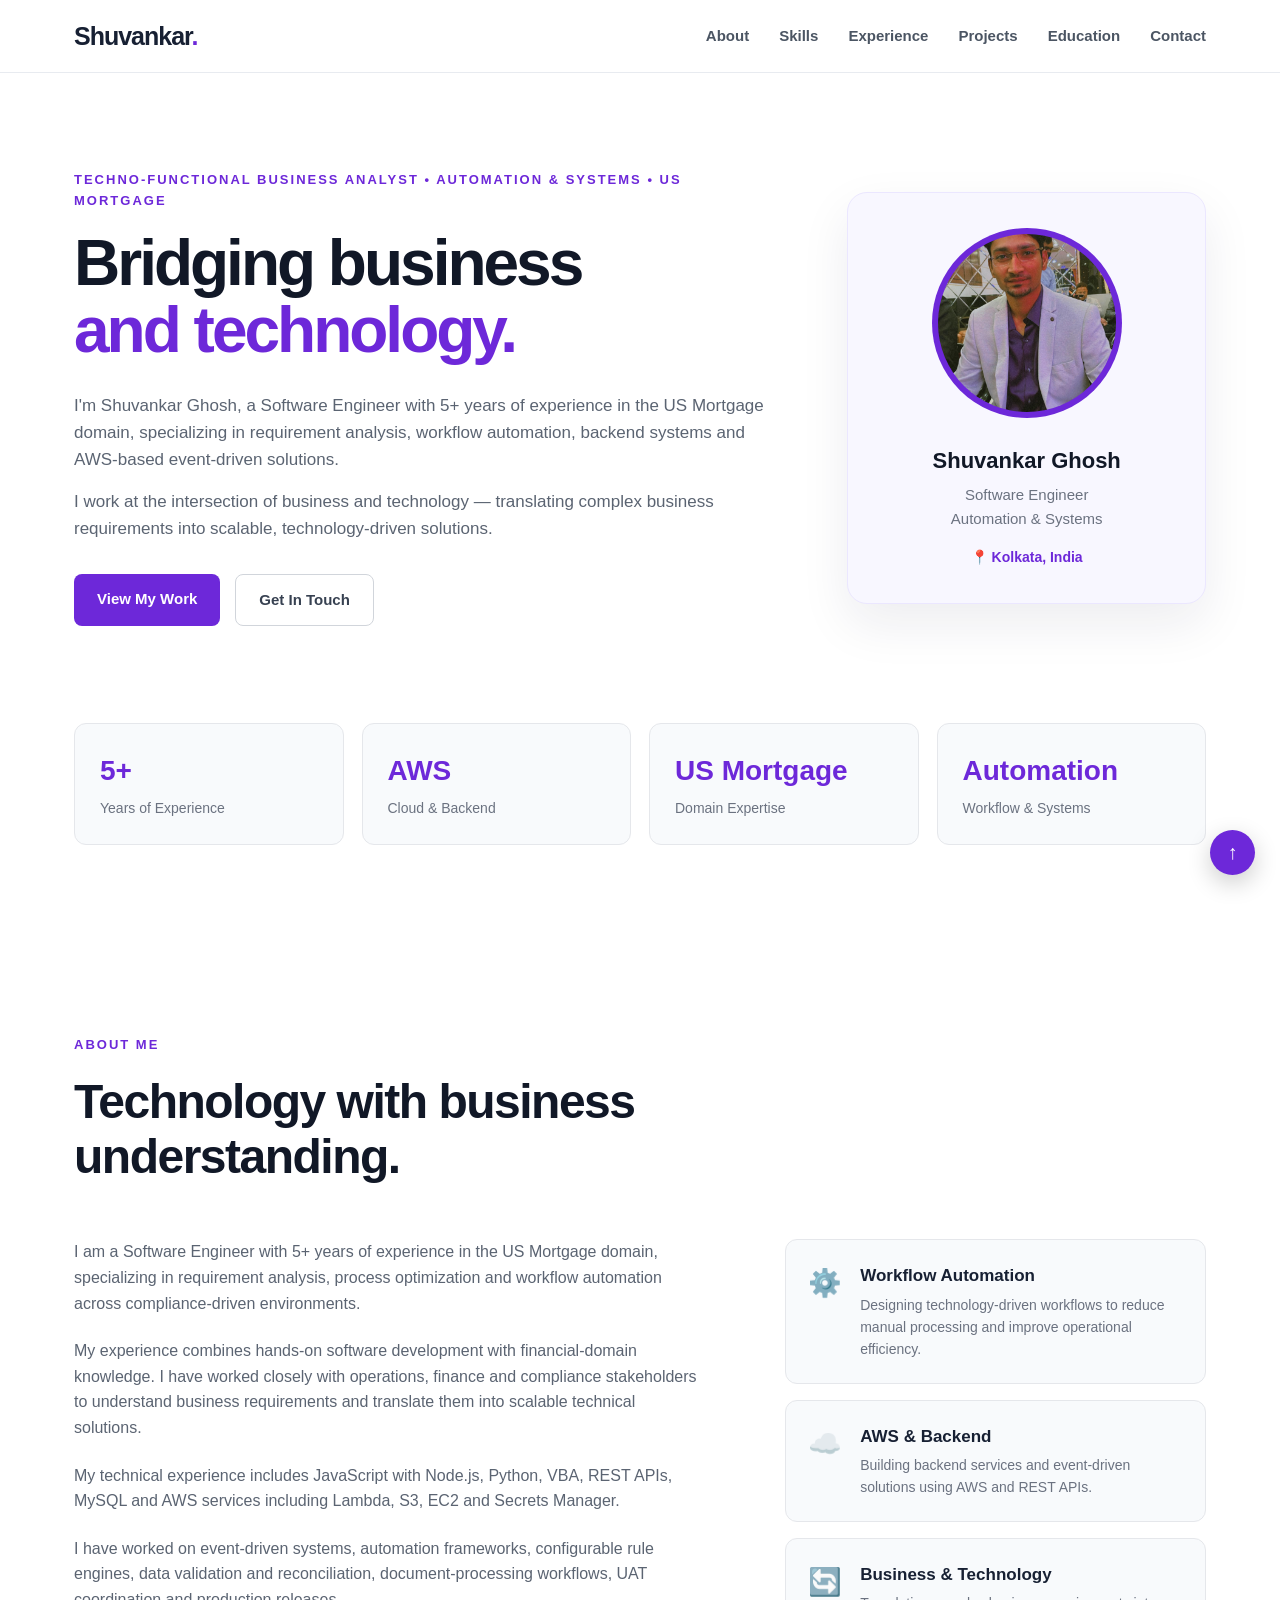
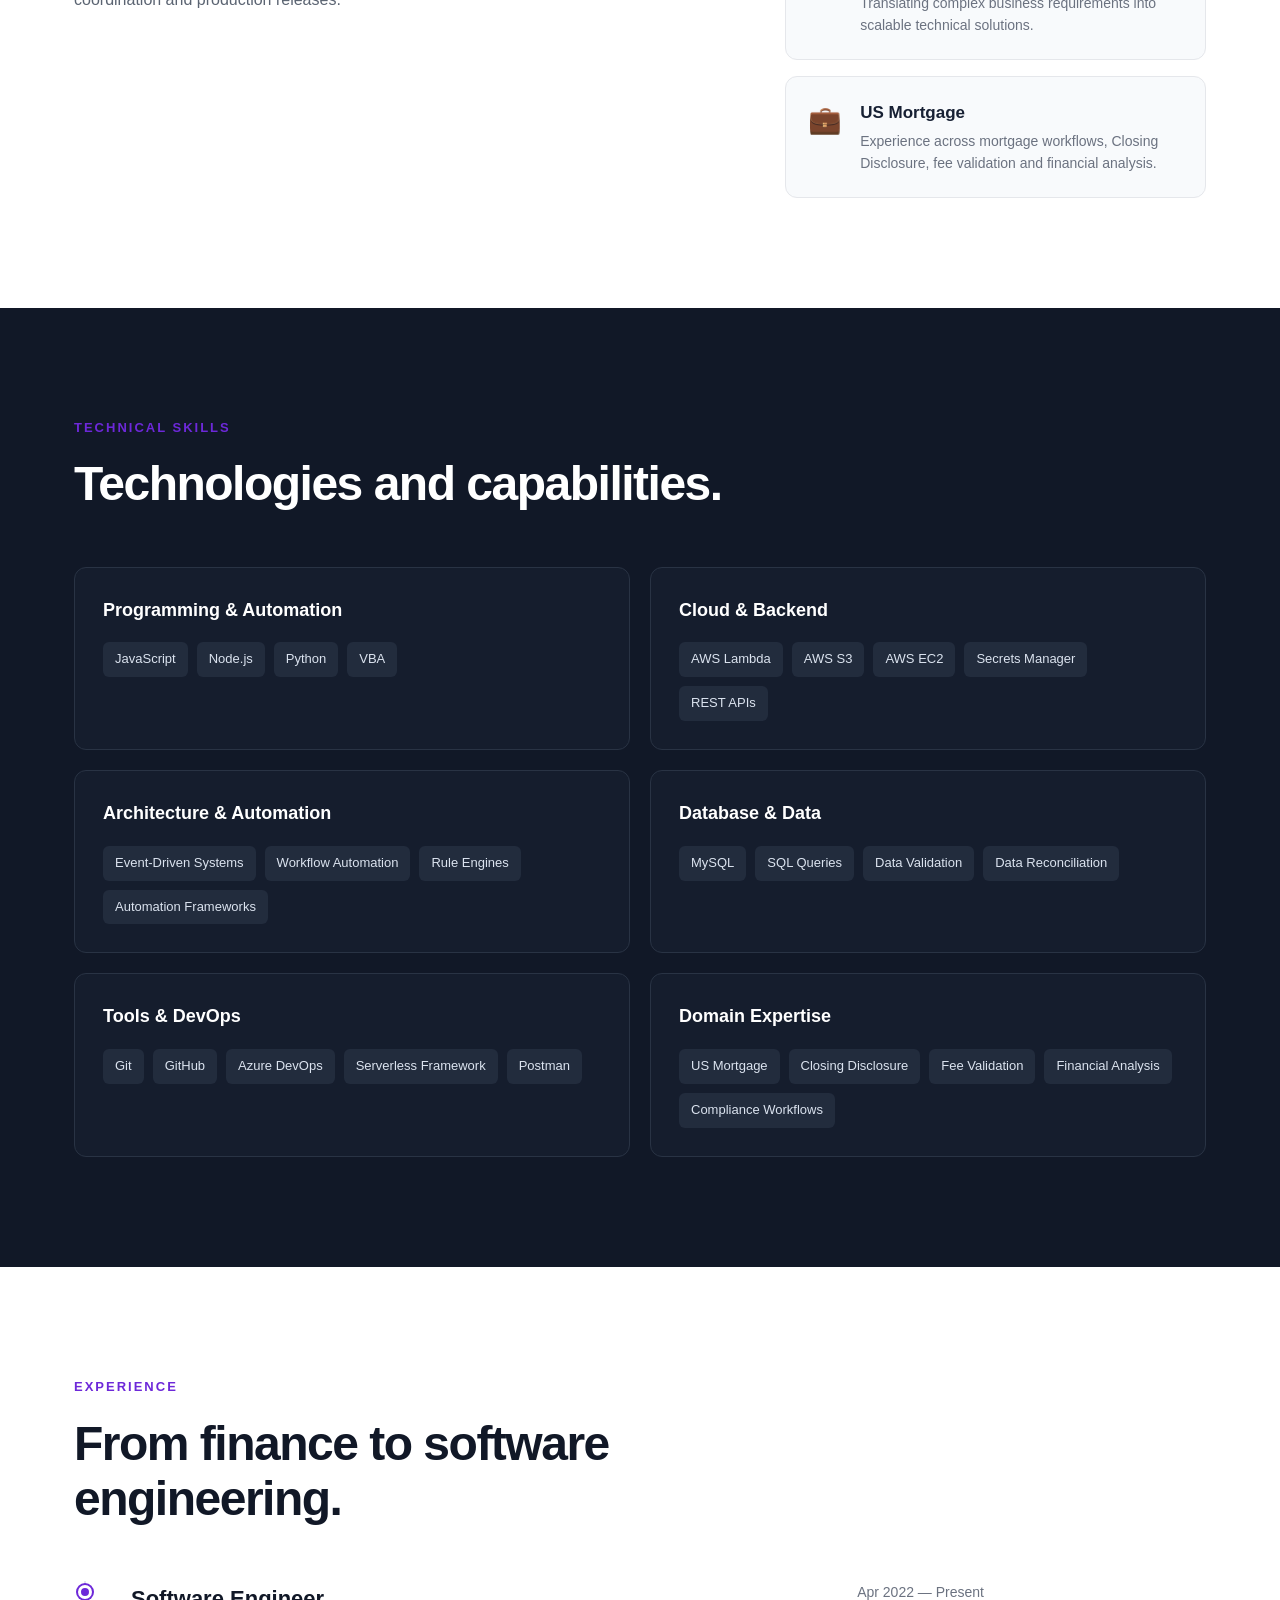
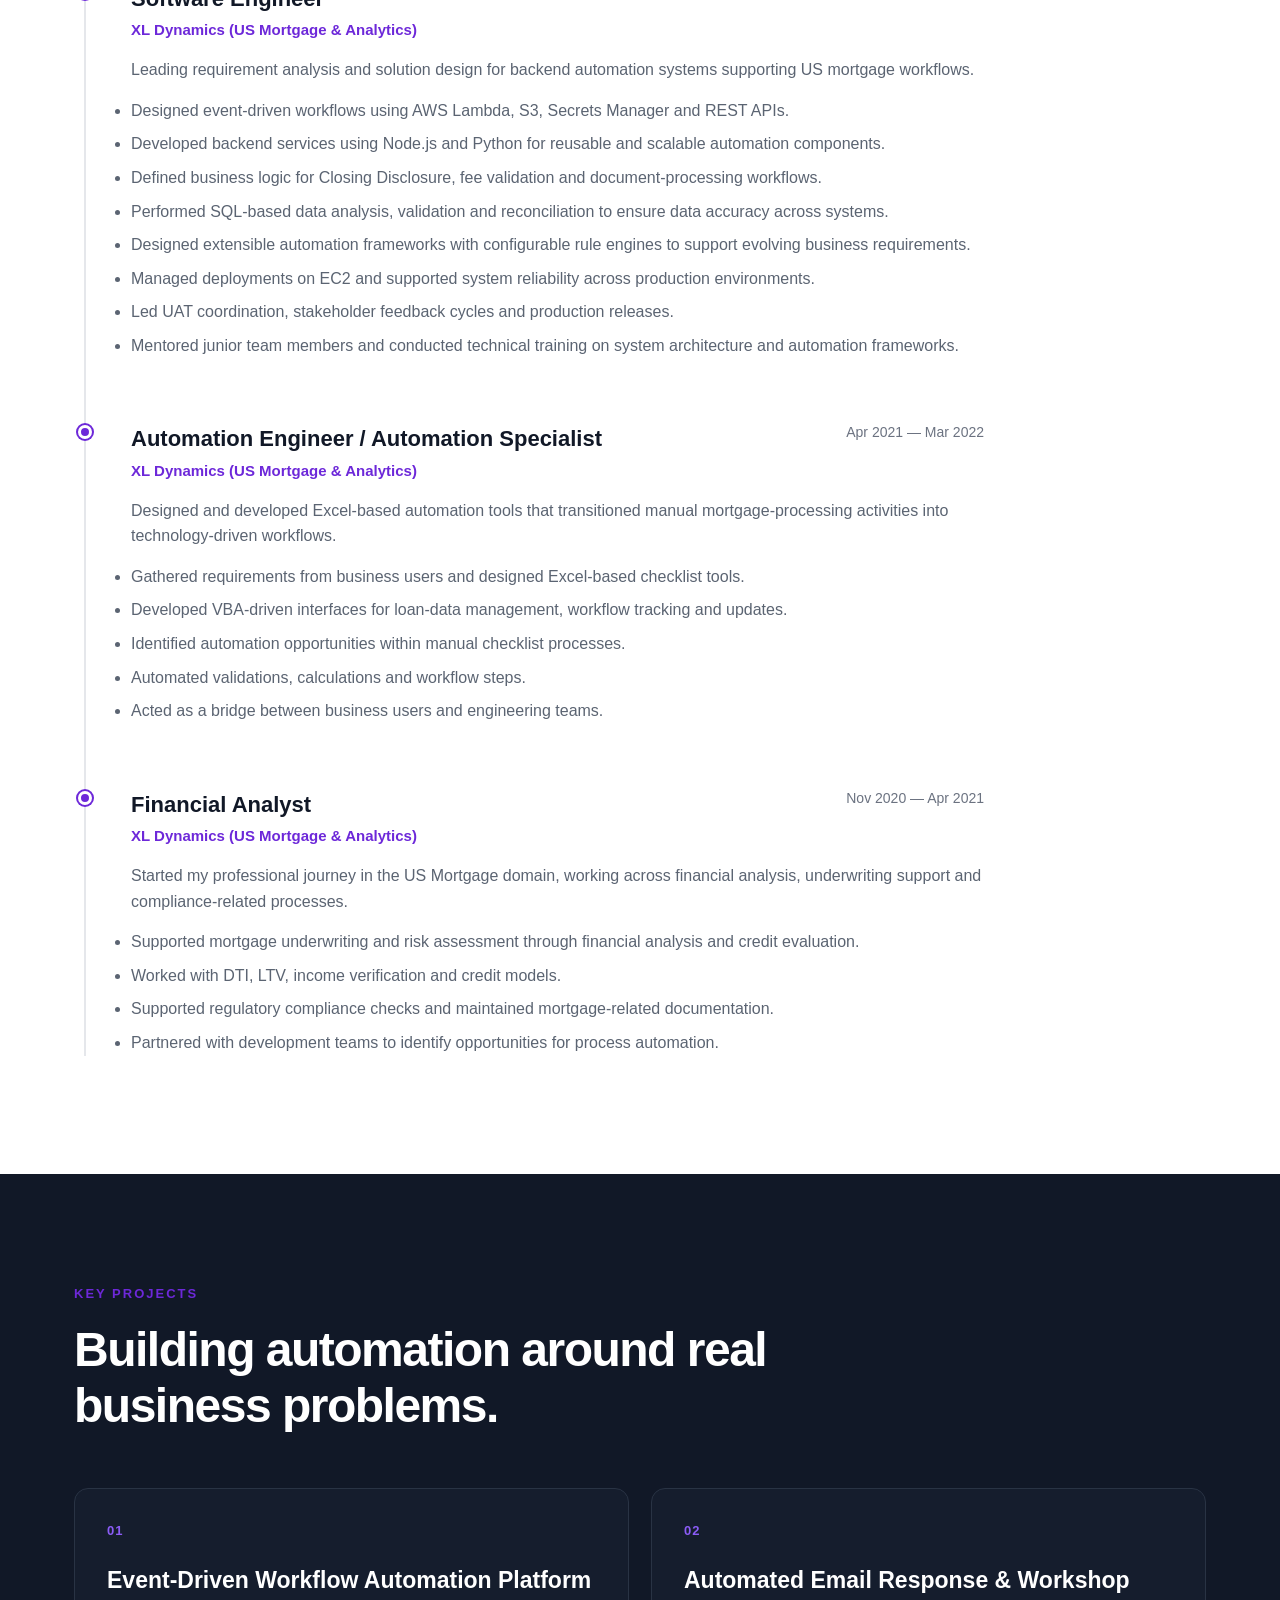
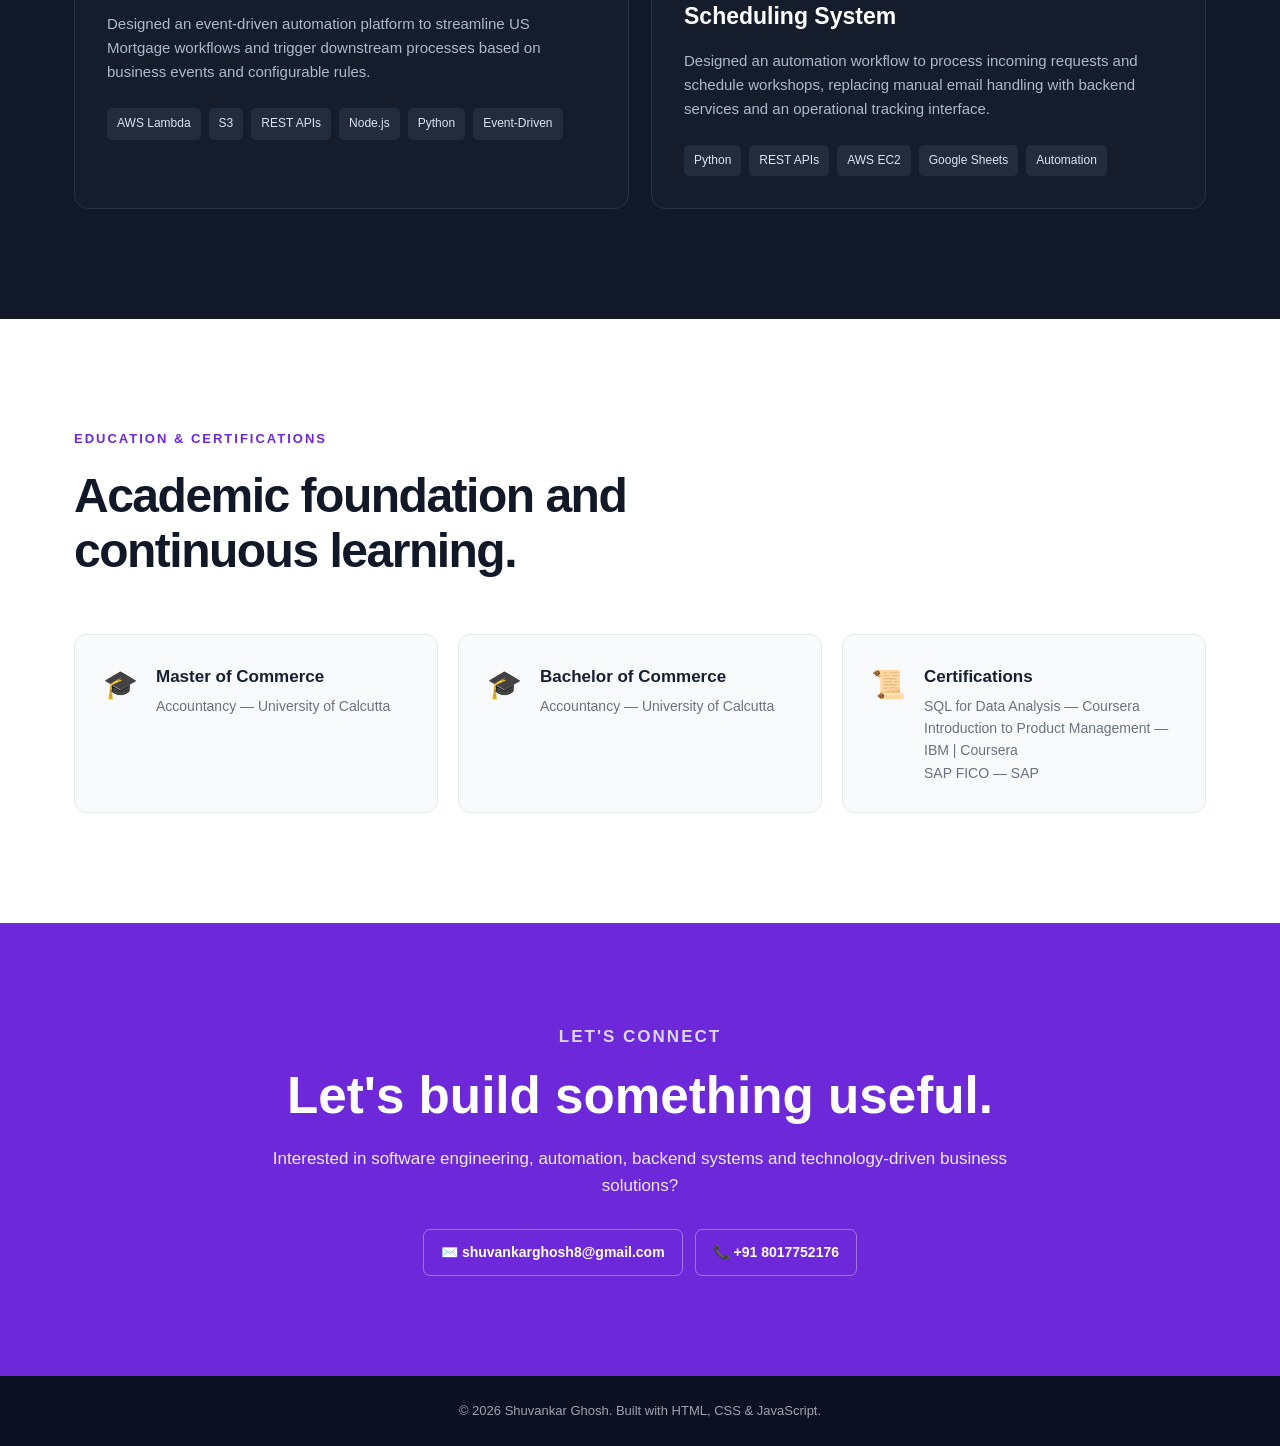
==== index.html @ 8d84091b "Portfolio" ====
<!DOCTYPE html>
<html lang="en">

<head>

  <meta charset="UTF-8" />

  <meta
    name="viewport"
    content="width=device-width, initial-scale=1.0"
  />

  <title>
    Shuvankar Ghosh | Software Engineer | Automation & Systems
  </title>

  <meta
    name="description"
    content="Shuvankar Ghosh — Software Engineer specializing in automation, backend systems, AWS and US Mortgage technology."
  />

  <link rel="stylesheet" href="./style.css" />

  <script src="./script.js" defer></script>

</head>


<body>


  <!-- ================= NAVIGATION ================= -->

  <header class="header">

    <nav class="navbar">

      <a href="#home" class="logo">
        Shuvankar<span>.</span>
      </a>


      <div class="nav-links">

        <a href="#about">About</a>

        <a href="#skills">Skills</a>

        <a href="#experience">Experience</a>

        <a href="#projects">Projects</a>

        <a href="#education">Education</a>

        <a href="#contact">Contact</a>

      </div>

    </nav>

  </header>



  <!-- ================= HERO ================= -->

  <main>

    <section id="home" class="hero">


      <div class="hero-content">

        <p class="eyebrow">
          TECHNO-FUNCTIONAL BUSINESS ANALYST • AUTOMATION & SYSTEMS • US MORTGAGE
        </p>


        <h1>

          Bridging business
          <span>and technology.</span>

        </h1>


        <p class="hero-description">

          I'm Shuvankar Ghosh, a Software Engineer with 5+ years of
          experience in the US Mortgage domain, specializing in requirement
          analysis, workflow automation, backend systems and AWS-based
          event-driven solutions.

        </p>


        <p class="hero-description">

          I work at the intersection of business and technology —
          translating complex business requirements into scalable,
          technology-driven solutions.

        </p>


        <div class="hero-buttons">

          <a
            href="#projects"
            class="btn btn-primary">
            View My Work
          </a>


          <a
            href="#contact"
            class="btn btn-secondary">
            Get In Touch
          </a>

        </div>

      </div>



      <!-- PROFILE CARD -->

      <div class="hero-card">


        <div class="profile-wrapper">

          <img
            src="html_finalprojimages/shuvankarGhosh.jpeg"
            alt="Shuvankar Ghosh"
            class="profile_image"
          />

        </div>


        <h3>
          Shuvankar Ghosh
        </h3>


        <p>
          Software Engineer
          <br />
          Automation & Systems
        </p>


        <div class="hero-location">
          📍 Kolkata, India
        </div>

      </div>


    </section>



    <!-- ================= QUICK STATS ================= -->

    <section class="stats">


      <div class="stat-card">

        <h3>
          5+
        </h3>

        <p>
          Years of Experience
        </p>

      </div>


      <div class="stat-card">

        <h3>
          AWS
        </h3>

        <p>
          Cloud & Backend
        </p>

      </div>


      <div class="stat-card">

        <h3>
          US Mortgage
        </h3>

        <p>
          Domain Expertise
        </p>

      </div>


      <div class="stat-card">

        <h3>
          Automation
        </h3>

        <p>
          Workflow & Systems
        </p>

      </div>


    </section>



    <!-- ================= ABOUT ================= -->

    <section
      id="about"
      class="section">


      <div class="section-heading">

        <p class="section-label">
          ABOUT ME
        </p>


        <h2>
          Technology with business understanding.
        </h2>

      </div>



      <div class="about-grid">


        <div class="about-text">


          <p>

            I am a Software Engineer with 5+ years of experience in the
            US Mortgage domain, specializing in requirement analysis,
            process optimization and workflow automation across
            compliance-driven environments.

          </p>


          <p>

            My experience combines hands-on software development with
            financial-domain knowledge. I have worked closely with
            operations, finance and compliance stakeholders to understand
            business requirements and translate them into scalable
            technical solutions.

          </p>


          <p>

            My technical experience includes JavaScript with Node.js,
            Python, VBA, REST APIs, MySQL and AWS services including
            Lambda, S3, EC2 and Secrets Manager.

          </p>


          <p>

            I have worked on event-driven systems, automation frameworks,
            configurable rule engines, data validation and reconciliation,
            document-processing workflows, UAT coordination and production
            releases.

          </p>


        </div>



        <div class="about-highlights">


          <div class="highlight-card">

            <span class="highlight-icon">
              ⚙️
            </span>


            <div>

              <h3>
                Workflow Automation
              </h3>

              <p>
                Designing technology-driven workflows to reduce manual
                processing and improve operational efficiency.
              </p>

            </div>

          </div>



          <div class="highlight-card">

            <span class="highlight-icon">
              ☁️
            </span>


            <div>

              <h3>
                AWS & Backend
              </h3>

              <p>
                Building backend services and event-driven solutions using
                AWS and REST APIs.
              </p>

            </div>

          </div>



          <div class="highlight-card">

            <span class="highlight-icon">
              🔄
            </span>


            <div>

              <h3>
                Business & Technology
              </h3>

              <p>
                Translating complex business requirements into scalable
                technical solutions.
              </p>

            </div>

          </div>



          <div class="highlight-card">

            <span class="highlight-icon">
              💼
            </span>


            <div>

              <h3>
                US Mortgage
              </h3>

              <p>
                Experience across mortgage workflows, Closing Disclosure,
                fee validation and financial analysis.
              </p>

            </div>

          </div>


        </div>


      </div>


    </section>



    <!-- ================= SKILLS ================= -->

    <section
      id="skills"
      class="section section-dark">


      <div class="section-heading">

        <p class="section-label">
          TECHNICAL SKILLS
        </p>


        <h2>
          Technologies and capabilities.
        </h2>

      </div>



      <div class="skills-grid">


        <!-- PROGRAMMING -->

        <div class="skill-category">

          <h3>
            Programming & Automation
          </h3>


          <div class="skill-tags">

            <span>
              JavaScript
            </span>

            <span>
              Node.js
            </span>

            <span>
              Python
            </span>

            <span>
              VBA
            </span>

          </div>

        </div>



        <!-- CLOUD -->

        <div class="skill-category">

          <h3>
            Cloud & Backend
          </h3>


          <div class="skill-tags">

            <span>
              AWS Lambda
            </span>

            <span>
              AWS S3
            </span>

            <span>
              AWS EC2
            </span>

            <span>
              Secrets Manager
            </span>

            <span>
              REST APIs
            </span>

          </div>

        </div>



        <!-- ARCHITECTURE -->

        <div class="skill-category">

          <h3>
            Architecture & Automation
          </h3>


          <div class="skill-tags">

            <span>
              Event-Driven Systems
            </span>

            <span>
              Workflow Automation
            </span>

            <span>
              Rule Engines
            </span>

            <span>
              Automation Frameworks
            </span>

          </div>

        </div>



        <!-- DATABASE -->

        <div class="skill-category">

          <h3>
            Database & Data
          </h3>


          <div class="skill-tags">

            <span>
              MySQL
            </span>

            <span>
              SQL Queries
            </span>

            <span>
              Data Validation
            </span>

            <span>
              Data Reconciliation
            </span>

          </div>

        </div>



        <!-- TOOLS -->

        <div class="skill-category">

          <h3>
            Tools & DevOps
          </h3>


          <div class="skill-tags">

            <span>
              Git
            </span>

            <span>
              GitHub
            </span>

            <span>
              Azure DevOps
            </span>

            <span>
              Serverless Framework
            </span>

            <span>
              Postman
            </span>

          </div>

        </div>



        <!-- DOMAIN -->

        <div class="skill-category">

          <h3>
            Domain Expertise
          </h3>


          <div class="skill-tags">

            <span>
              US Mortgage
            </span>

            <span>
              Closing Disclosure
            </span>

            <span>
              Fee Validation
            </span>

            <span>
              Financial Analysis
            </span>

            <span>
              Compliance Workflows
            </span>

          </div>

        </div>


      </div>


    </section>



    <!-- ================= EXPERIENCE ================= -->

    <section
      id="experience"
      class="section">


      <div class="section-heading">

        <p class="section-label">
          EXPERIENCE
        </p>


        <h2>
          From finance to software engineering.
        </h2>

      </div>



      <div class="timeline">


        <!-- SOFTWARE ENGINEER -->

        <div class="timeline-item">


          <div class="timeline-dot"></div>


          <div class="timeline-content">


            <div class="timeline-header">


              <div>

                <h3>
                  Software Engineer
                </h3>

                <h4>
                  XL Dynamics (US Mortgage & Analytics)
                </h4>

              </div>


              <span>
                Apr 2022 — Present
              </span>


            </div>


            <p>

              Leading requirement analysis and solution design for backend
              automation systems supporting US mortgage workflows.

            </p>


            <ul>

              <li>
                Designed event-driven workflows using AWS Lambda, S3,
                Secrets Manager and REST APIs.
              </li>

              <li>
                Developed backend services using Node.js and Python for
                reusable and scalable automation components.
              </li>

              <li>
                Defined business logic for Closing Disclosure, fee
                validation and document-processing workflows.
              </li>

              <li>
                Performed SQL-based data analysis, validation and
                reconciliation to ensure data accuracy across systems.
              </li>

              <li>
                Designed extensible automation frameworks with configurable
                rule engines to support evolving business requirements.
              </li>

              <li>
                Managed deployments on EC2 and supported system reliability
                across production environments.
              </li>

              <li>
                Led UAT coordination, stakeholder feedback cycles and
                production releases.
              </li>

              <li>
                Mentored junior team members and conducted technical
                training on system architecture and automation frameworks.
              </li>

            </ul>


          </div>


        </div>



        <!-- AUTOMATION ENGINEER -->

        <div class="timeline-item">


          <div class="timeline-dot"></div>


          <div class="timeline-content">


            <div class="timeline-header">


              <div>

                <h3>
                  Automation Engineer / Automation Specialist
                </h3>

                <h4>
                  XL Dynamics (US Mortgage & Analytics)
                </h4>

              </div>


              <span>
                Apr 2021 — Mar 2022
              </span>


            </div>


            <p>

              Designed and developed Excel-based automation tools that
              transitioned manual mortgage-processing activities into
              technology-driven workflows.

            </p>


            <ul>

              <li>
                Gathered requirements from business users and designed
                Excel-based checklist tools.
              </li>

              <li>
                Developed VBA-driven interfaces for loan-data management,
                workflow tracking and updates.
              </li>

              <li>
                Identified automation opportunities within manual
                checklist processes.
              </li>

              <li>
                Automated validations, calculations and workflow steps.
              </li>

              <li>
                Acted as a bridge between business users and engineering
                teams.
              </li>

            </ul>


          </div>


        </div>



        <!-- FINANCIAL ANALYST -->

        <div class="timeline-item">


          <div class="timeline-dot"></div>


          <div class="timeline-content">


            <div class="timeline-header">


              <div>

                <h3>
                  Financial Analyst
                </h3>

                <h4>
                  XL Dynamics (US Mortgage & Analytics)
                </h4>

              </div>


              <span>
                Nov 2020 — Apr 2021
              </span>


            </div>


            <p>

              Started my professional journey in the US Mortgage domain,
              working across financial analysis, underwriting support and
              compliance-related processes.

            </p>


            <ul>

              <li>
                Supported mortgage underwriting and risk assessment through
                financial analysis and credit evaluation.
              </li>

              <li>
                Worked with DTI, LTV, income verification and credit models.
              </li>

              <li>
                Supported regulatory compliance checks and maintained
                mortgage-related documentation.
              </li>

              <li>
                Partnered with development teams to identify opportunities
                for process automation.

              </li>

            </ul>


          </div>


        </div>


      </div>


    </section>



    <!-- ================= PROJECTS ================= -->

    <section
      id="projects"
      class="section section-dark">


      <div class="section-heading">

        <p class="section-label">
          KEY PROJECTS
        </p>


        <h2>
          Building automation around real business problems.
        </h2>

      </div>



      <div class="projects-grid">


        <!-- PROJECT 1 -->

        <article class="project-card">


          <div class="project-number">
            01
          </div>


          <h3>
            Event-Driven Workflow Automation Platform
          </h3>


          <p>

            Designed an event-driven automation platform to streamline
            US Mortgage workflows and trigger downstream processes based
            on business events and configurable rules.

          </p>


          <div class="project-tech">

            <span>
              AWS Lambda
            </span>

            <span>
              S3
            </span>

            <span>
              REST APIs
            </span>

            <span>
              Node.js
            </span>

            <span>
              Python
            </span>

            <span>
              Event-Driven
            </span>

          </div>


        </article>



        <!-- PROJECT 2 -->

        <article class="project-card">


          <div class="project-number">
            02
          </div>


          <h3>
            Automated Email Response & Workshop Scheduling System
          </h3>


          <p>

            Designed an automation workflow to process incoming requests
            and schedule workshops, replacing manual email handling with
            backend services and an operational tracking interface.

          </p>


          <div class="project-tech">

            <span>
              Python
            </span>

            <span>
              REST APIs
            </span>

            <span>
              AWS EC2
            </span>

            <span>
              Google Sheets
            </span>

            <span>
              Automation
            </span>

          </div>


        </article>


      </div>


    </section>



    <!-- ================= EDUCATION ================= -->

    <section
      id="education"
      class="section">


      <div class="section-heading">

        <p class="section-label">
          EDUCATION & CERTIFICATIONS
        </p>


        <h2>
          Academic foundation and continuous learning.
        </h2>

      </div>



      <div class="education-grid">


        <div class="education-card">


          <span class="education-icon">
            🎓
          </span>


          <div>

            <h3>
              Master of Commerce
            </h3>

            <p>
              Accountancy — University of Calcutta
            </p>

          </div>


        </div>



        <div class="education-card">


          <span class="education-icon">
            🎓
          </span>


          <div>

            <h3>
              Bachelor of Commerce
            </h3>

            <p>
              Accountancy — University of Calcutta
            </p>

          </div>


        </div>



        <div class="education-card">


          <span class="education-icon">
            📜
          </span>


          <div>

            <h3>
              Certifications
            </h3>

            <p>
              SQL for Data Analysis — Coursera
              <br />
              Introduction to Product Management — IBM | Coursera
              <br />
              SAP FICO — SAP
            </p>

          </div>


        </div>


      </div>


    </section>



    <!-- ================= CONTACT ================= -->

    <section
      id="contact"
      class="contact-section">


      <div class="contact-content">


        <p class="section-label">
          LET'S CONNECT
        </p>


        <h2>
          Let's build something useful.
        </h2>


        <p>

          Interested in software engineering, automation, backend systems
          and technology-driven business solutions?

        </p>


        <div class="contact-links">


          <a href="mailto:shuvankarghosh8@gmail.com">

            ✉️
            shuvankarghosh8@gmail.com

          </a>


          <a href="tel:+918017752176">

            📞
            +91 8017752176

          </a>


        </div>


      </div>


    </section>


  </main>



  <!-- ================= FOOTER ================= -->

  <footer>

    <p>
      © 2026 Shuvankar Ghosh. Built with HTML, CSS & JavaScript.
    </p>

  </footer>



  <!-- ================= BACK TO TOP ================= -->

  <button
    id="backToTop"
    class="back-to-top"
    onclick="window.scrollTo({ top: 0, behavior: 'smooth' })"
    aria-label="Back to top">

    ↑

  </button>


</body>

</html>
---- style.css ----
/* =========================
   RESET
========================= */

* {
  margin: 0;
  padding: 0;
  box-sizing: border-box;
}

html {
  scroll-behavior: smooth;
}

body {
  font-family: -apple-system, BlinkMacSystemFont, "Segoe UI", Roboto, Arial, sans-serif;
  color: #172033;
  background: #ffffff;
  line-height: 1.6;
}

a {
  text-decoration: none;
  color: inherit;
}

img {
  max-width: 100%;
  display: block;
}


/* =========================
   NAVIGATION
========================= */

.header {
  position: sticky;
  top: 0;
  z-index: 1000;
  background: rgba(255, 255, 255, 0.95);
  border-bottom: 1px solid #e8ebf0;
  backdrop-filter: blur(10px);
}

.navbar {
  max-width: 1180px;
  margin: auto;
  height: 72px;
  padding: 0 24px;

  display: flex;
  align-items: center;
  justify-content: space-between;
}

.logo {
  font-size: 25px;
  font-weight: 800;
  letter-spacing: -1px;
  color: #172033;
}

.logo span {
  color: #6d28d9;
}

.nav-links {
  display: flex;
  align-items: center;
  gap: 30px;
}

.nav-links a {
  font-size: 15px;
  font-weight: 600;
  color: #4b5563;
  transition: color 0.2s ease;
}

.nav-links a:hover {
  color: #6d28d9;
}


/* =========================
   HERO
========================= */

.hero {
  max-width: 1180px;
  min-height: 650px;
  margin: auto;
  padding: 90px 24px;

  display: grid;
  grid-template-columns: 1.45fr 0.75fr;
  align-items: center;
  gap: 80px;
}

.hero-content {
  max-width: 760px;
}

.eyebrow,
.section-label {
  color: #6d28d9;
  font-size: 13px;
  font-weight: 800;
  letter-spacing: 2px;
  margin-bottom: 18px;
}

.hero h1 {
  font-size: clamp(44px, 5vw, 68px);
  line-height: 1.05;
  letter-spacing: -3px;
  color: #111827;
  margin-bottom: 28px;
}

.hero h1 span {
  display: block;
  color: #6d28d9;
}

.hero-description {
  max-width: 720px;
  color: #5b6472;
  font-size: 17px;
  margin-bottom: 14px;
}

.hero-buttons {
  display: flex;
  gap: 15px;
  margin-top: 32px;
}

.btn {
  padding: 13px 23px;
  border-radius: 8px;
  font-size: 15px;
  font-weight: 700;
  transition: all 0.2s ease;
}

.btn-primary {
  background: #6d28d9;
  color: white;
}

.btn-primary:hover {
  background: #5b21b6;
  transform: translateY(-2px);
}

.btn-secondary {
  border: 1px solid #d1d5db;
  color: #374151;
}

.btn-secondary:hover {
  border-color: #6d28d9;
  color: #6d28d9;
}


/* =========================
   HERO PROFILE CARD
========================= */

.hero-card {
  background: #f8f7ff;
  border: 1px solid #ebe7ff;
  border-radius: 20px;
  padding: 35px;
  text-align: center;
  box-shadow: 0 20px 50px rgba(30, 20, 70, 0.08);
}

.profile-wrapper {
  width: 190px;
  height: 190px;
  margin: 0 auto 25px;
  border-radius: 50%;
  padding: 6px;
  background: #6d28d9;
}

.profile_image {
  width: 100%;
  height: 100%;
  object-fit: cover;
  border-radius: 50%;
}

.hero-card h3 {
  font-size: 22px;
  color: #111827;
  margin-bottom: 5px;
}

.hero-card p {
  color: #6b7280;
  font-size: 15px;
}

.hero-location {
  margin-top: 15px;
  font-size: 14px;
  color: #6d28d9;
  font-weight: 600;
}


/* =========================
   STATS
========================= */

.stats {
  max-width: 1180px;
  margin: 0 auto 80px;
  padding: 0 24px;

  display: grid;
  grid-template-columns: repeat(4, 1fr);
  gap: 18px;
}

.stat-card {
  padding: 25px;
  background: #f8fafc;
  border: 1px solid #e5e7eb;
  border-radius: 12px;
}

.stat-card h3 {
  font-size: 28px;
  color: #6d28d9;
  margin-bottom: 3px;
}

.stat-card p {
  font-size: 14px;
  color: #6b7280;
}


/* =========================
   GENERAL SECTIONS
========================= */

.section {
  max-width: 1180px;
  margin: auto;
  padding: 110px 24px;
}

.section-dark {
  max-width: none;
  background: #111827;
  color: white;
  padding-left: max(24px, calc((100% - 1132px) / 2));
  padding-right: max(24px, calc((100% - 1132px) / 2));
}

.section-heading {
  max-width: 700px;
  margin-bottom: 55px;
}

.section-heading h2 {
  font-size: clamp(34px, 4vw, 48px);
  line-height: 1.15;
  letter-spacing: -1.5px;
  color: #111827;
}

.section-dark .section-heading h2 {
  color: white;
}


/* =========================
   ABOUT
========================= */

.about-grid {
  display: grid;
  grid-template-columns: 1.2fr 0.8fr;
  gap: 80px;
  align-items: start;
}

.about-text p {
  color: #5b6472;
  font-size: 16px;
  margin-bottom: 22px;
}

.about-highlights {
  display: grid;
  gap: 16px;
}

.highlight-card {
  display: flex;
  gap: 18px;
  padding: 22px;
  background: #f8fafc;
  border: 1px solid #e5e7eb;
  border-radius: 12px;
}

.highlight-icon {
  font-size: 27px;
}

.highlight-card h3 {
  font-size: 17px;
  margin-bottom: 4px;
}

.highlight-card p {
  font-size: 14px;
  color: #6b7280;
}


/* =========================
   SKILLS
========================= */

.skills-grid {
  display: grid;
  grid-template-columns: repeat(2, 1fr);
  gap: 20px;
}

.skill-category {
  padding: 28px;
  border: 1px solid #293344;
  border-radius: 12px;
  background: #151d2d;
}

.skill-category h3 {
  font-size: 18px;
  margin-bottom: 18px;
}

.skill-tags {
  display: flex;
  flex-wrap: wrap;
  gap: 9px;
}

.skill-tags span {
  padding: 7px 12px;
  border-radius: 6px;
  background: #222c3d;
  color: #dbe3ef;
  font-size: 13px;
}


/* =========================
   EXPERIENCE
========================= */

.timeline {
  max-width: 900px;
  border-left: 2px solid #e5e7eb;
  margin-left: 10px;
}

.timeline-item {
  position: relative;
  padding-left: 45px;
  padding-bottom: 55px;
}

.timeline-item:last-child {
  padding-bottom: 0;
}

.timeline-dot {
  position: absolute;
  left: -8px;
  top: 4px;
  width: 14px;
  height: 14px;
  border-radius: 50%;
  background: #6d28d9;
  border: 3px solid white;
  box-shadow: 0 0 0 2px #6d28d9;
}

.timeline-header {
  display: flex;
  justify-content: space-between;
  gap: 30px;
  margin-bottom: 15px;
}

.timeline-header h3 {
  font-size: 22px;
  color: #111827;
}

.timeline-header h4 {
  color: #6d28d9;
  font-size: 15px;
  margin-top: 2px;
}

.timeline-header span {
  color: #6b7280;
  font-size: 14px;
  white-space: nowrap;
}

.timeline-content > p {
  color: #5b6472;
  margin-bottom: 15px;
}

.timeline-content li {
  color: #5b6472;
  margin-bottom: 8px;
}


/* =========================
   PROJECTS
========================= */

.projects-grid {
  display: grid;
  grid-template-columns: repeat(2, 1fr);
  gap: 22px;
}

.project-card {
  padding: 32px;
  border: 1px solid #293344;
  border-radius: 14px;
  background: #151d2d;
  transition: transform 0.2s ease, border-color 0.2s ease;
}

.project-card:hover {
  transform: translateY(-5px);
  border-color: #8b5cf6;
}

.project-number {
  color: #8b5cf6;
  font-size: 13px;
  font-weight: 800;
  letter-spacing: 1px;
  margin-bottom: 20px;
}

.project-card h3 {
  font-size: 23px;
  margin-bottom: 14px;
  color: white;
}

.project-card p {
  color: #aeb8c8;
  font-size: 15px;
  margin-bottom: 24px;
}

.project-tech {
  display: flex;
  flex-wrap: wrap;
  gap: 8px;
}

.project-tech span {
  padding: 6px 10px;
  border-radius: 5px;
  background: #222c3d;
  color: #dbe3ef;
  font-size: 12px;
}


/* =========================
   EDUCATION
========================= */

.education-grid {
  display: grid;
  grid-template-columns: repeat(3, 1fr);
  gap: 20px;
}

.education-card {
  display: flex;
  gap: 18px;
  padding: 28px;
  border: 1px solid #e5e7eb;
  border-radius: 12px;
  background: #f8fafc;
}

.education-icon {
  font-size: 28px;
}

.education-card h3 {
  font-size: 17px;
  margin-bottom: 5px;
}

.education-card p {
  color: #6b7280;
  font-size: 14px;
}


/* =========================
   CONTACT
========================= */

.contact-section {
  background: #6d28d9;
  color: white;
  padding: 100px 24px;
  text-align: center;
}

.contact-content {
  max-width: 750px;
  margin: auto;
}

.contact-section .section-label {
  color: #ddd6fe;
}

.contact-section h2 {
  font-size: clamp(36px, 4vw, 52px);
  line-height: 1.1;
  margin-bottom: 20px;
}

.contact-section p {
  color: #ede9fe;
  font-size: 17px;
}

.contact-links {
  display: flex;
  justify-content: center;
  flex-wrap: wrap;
  gap: 12px;
  margin-top: 30px;
}

.contact-links a {
  padding: 11px 17px;
  border: 1px solid rgba(255,255,255,0.35);
  border-radius: 7px;
  font-size: 14px;
  font-weight: 600;
  transition: background 0.2s ease;
}

.contact-links a:hover {
  background: rgba(255,255,255,0.12);
}


/* =========================
   FOOTER
========================= */

footer {
  padding: 25px;
  text-align: center;
  background: #0b1120;
  color: #9ca3af;
  font-size: 13px;
}


/* =========================
   BACK TO TOP
========================= */

.back-to-top {
  position: fixed;
  right: 25px;
  bottom: 25px;

  width: 45px;
  height: 45px;

  border: none;
  border-radius: 50%;

  background: #6d28d9;
  color: white;

  font-size: 20px;
  cursor: pointer;

  box-shadow: 0 8px 25px rgba(0,0,0,0.2);

  transition: transform 0.2s ease;
}

.back-to-top:hover {
  transform: translateY(-3px);
}


/* =========================
   RESPONSIVE
========================= */

@media (max-width: 900px) {

  .nav-links {
    gap: 15px;
  }

  .hero {
    grid-template-columns: 1fr;
    gap: 50px;
  }

  .hero-card {
    max-width: 400px;
  }

  .stats {
    grid-template-columns: repeat(2, 1fr);
  }

  .about-grid {
    grid-template-columns: 1fr;
    gap: 45px;
  }

  .education-grid {
    grid-template-columns: 1fr;
  }

}


@media (max-width: 650px) {

  .navbar {
    height: auto;
    padding-top: 18px;
    padding-bottom: 18px;
    align-items: flex-start;
  }

  .nav-links {
    display: none;
  }

  .hero {
    padding-top: 60px;
  }

  .hero h1 {
    letter-spacing: -2px;
  }

  .hero-buttons {
    flex-direction: column;
  }

  .btn {
    text-align: center;
  }

  .stats {
    grid-template-columns: 1fr;
  }

  .skills-grid,
  .projects-grid {
    grid-template-columns: 1fr;
  }

  .timeline-header {
    flex-direction: column;
    gap: 5px;
  }

  .section {
    padding-top: 75px;
    padding-bottom: 75px;
  }

}
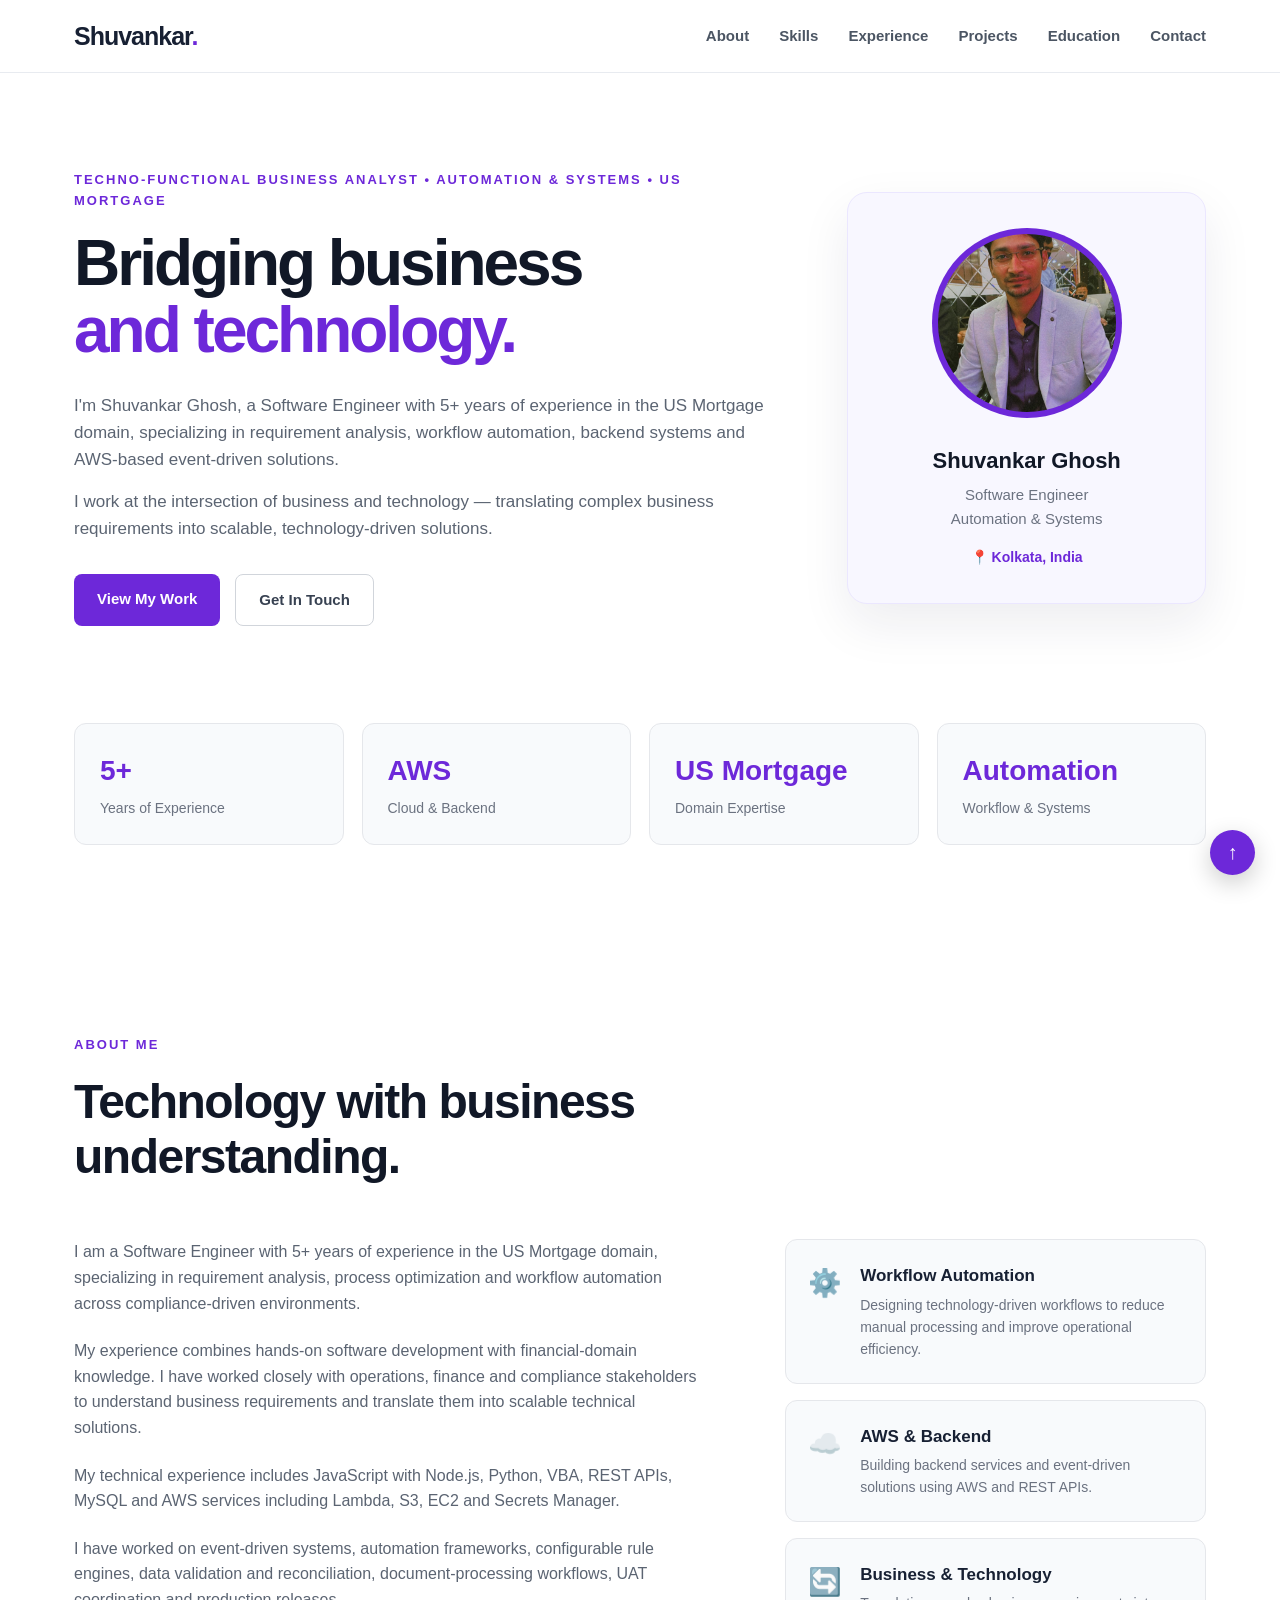
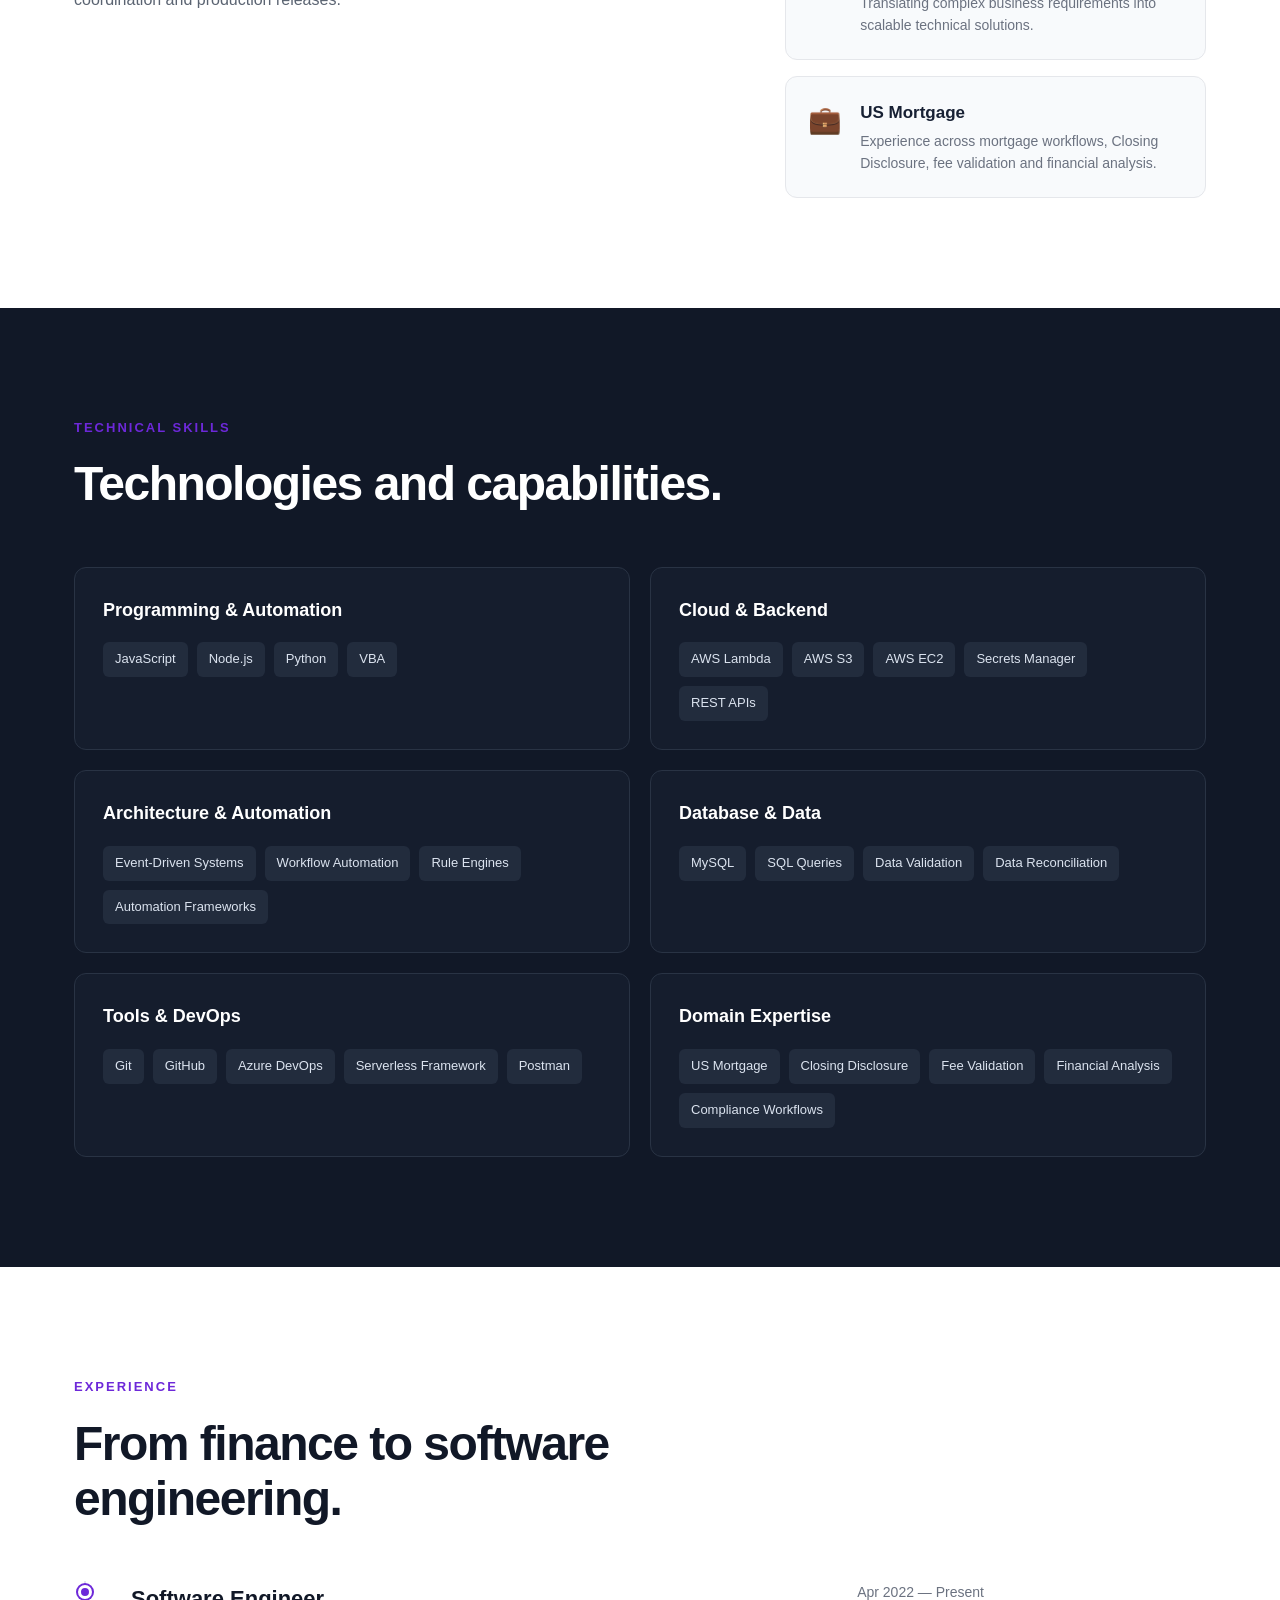
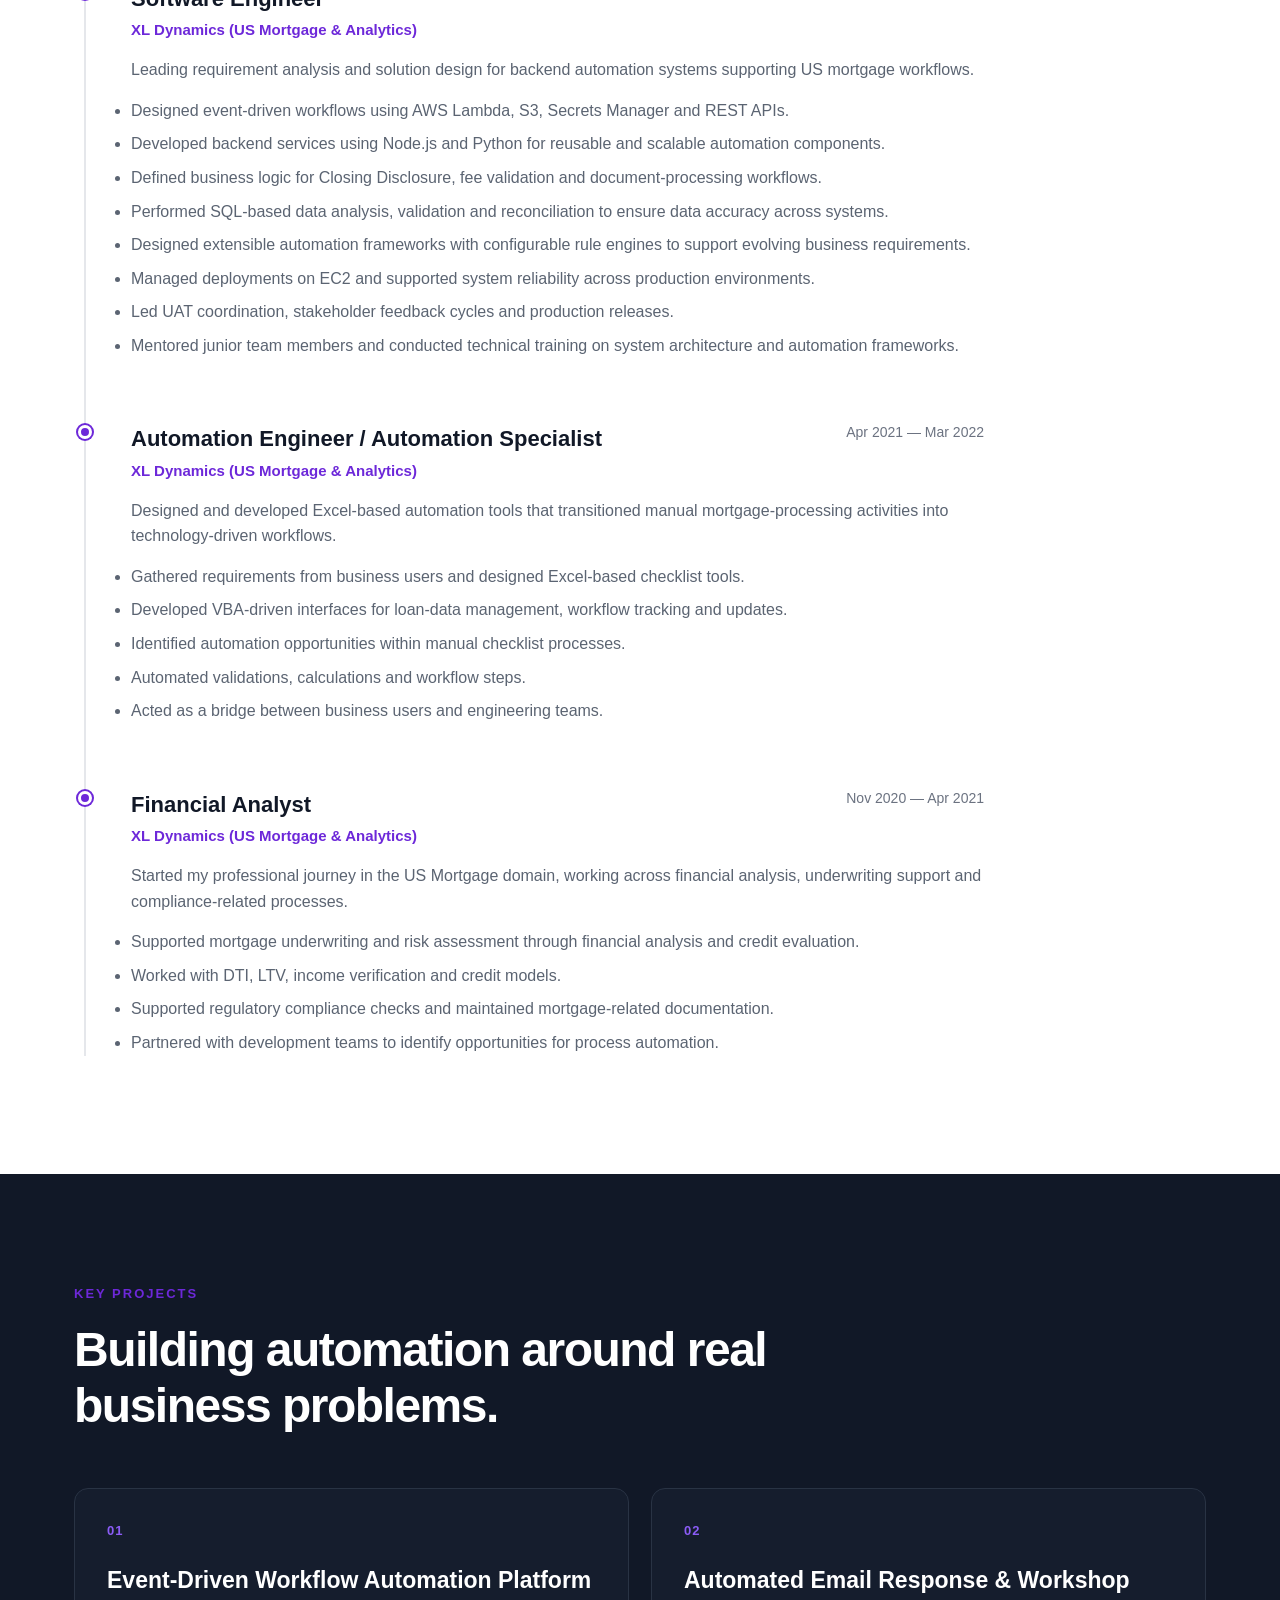
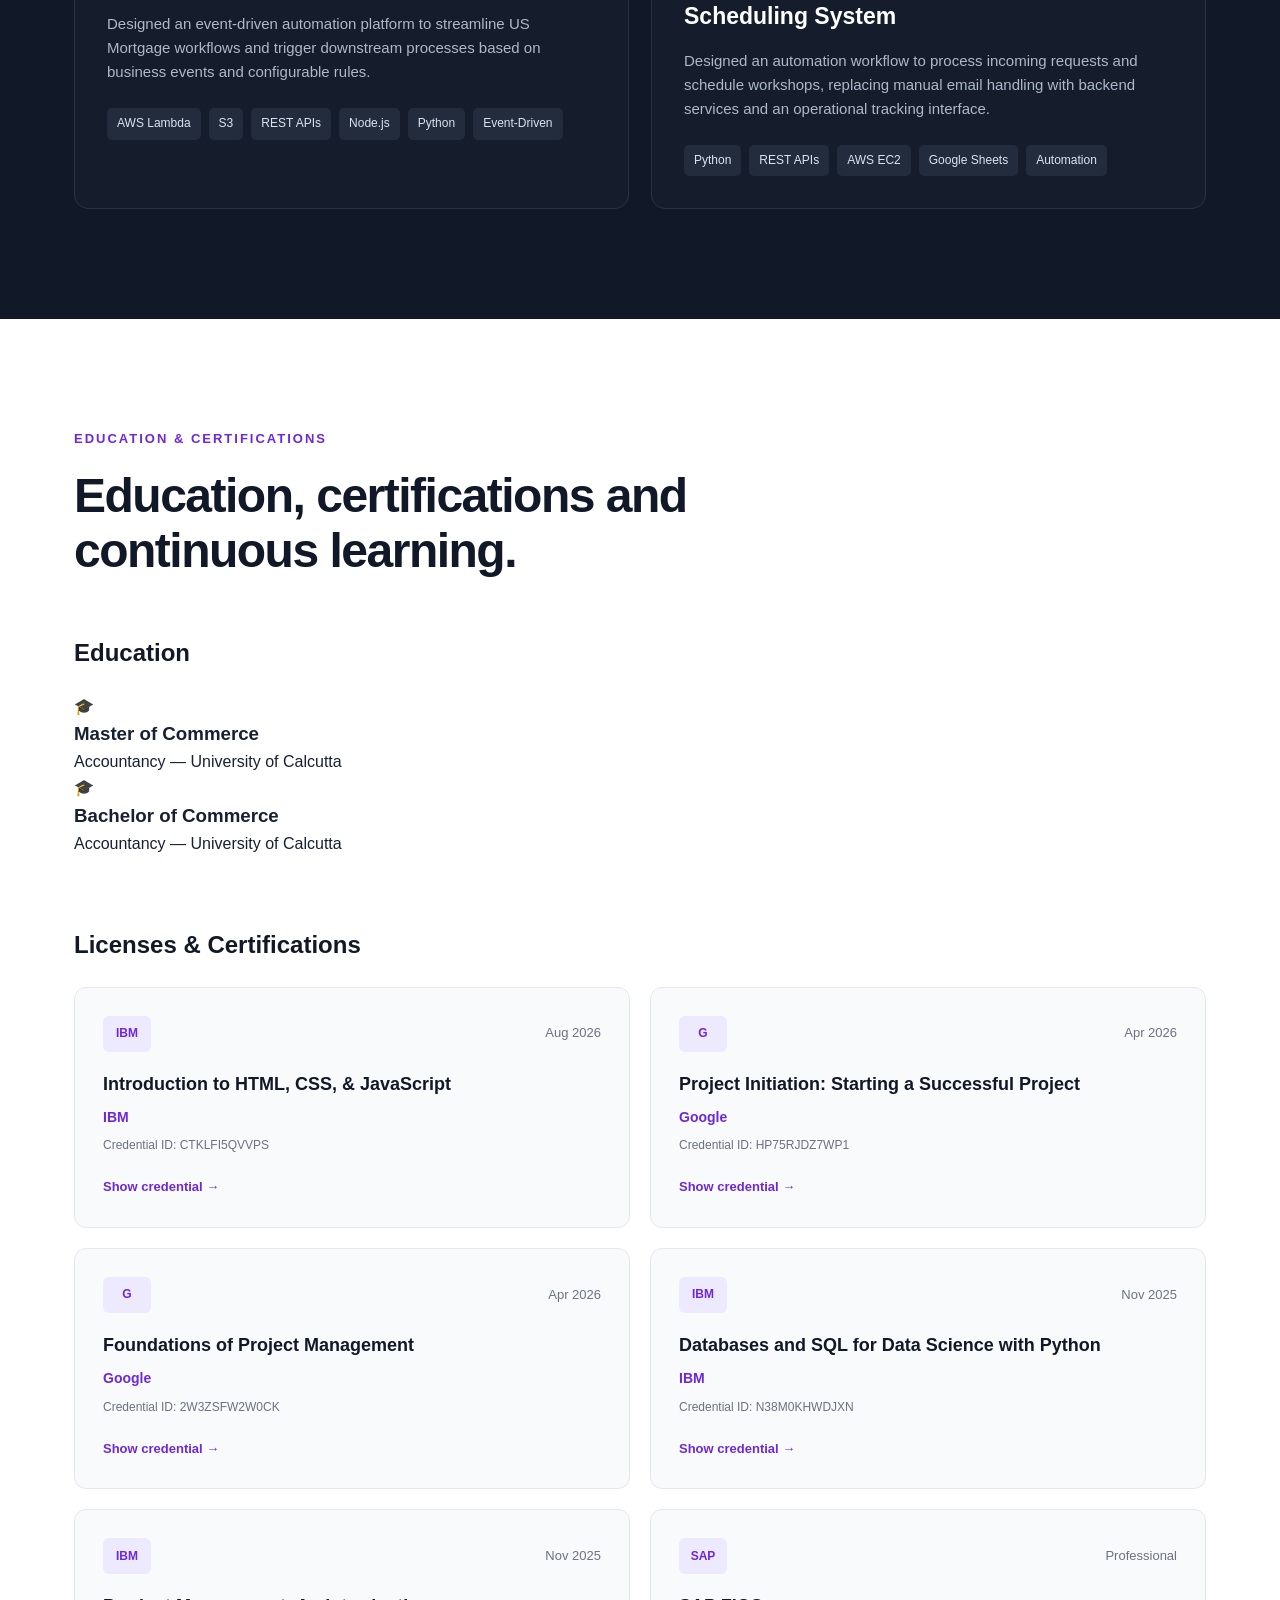
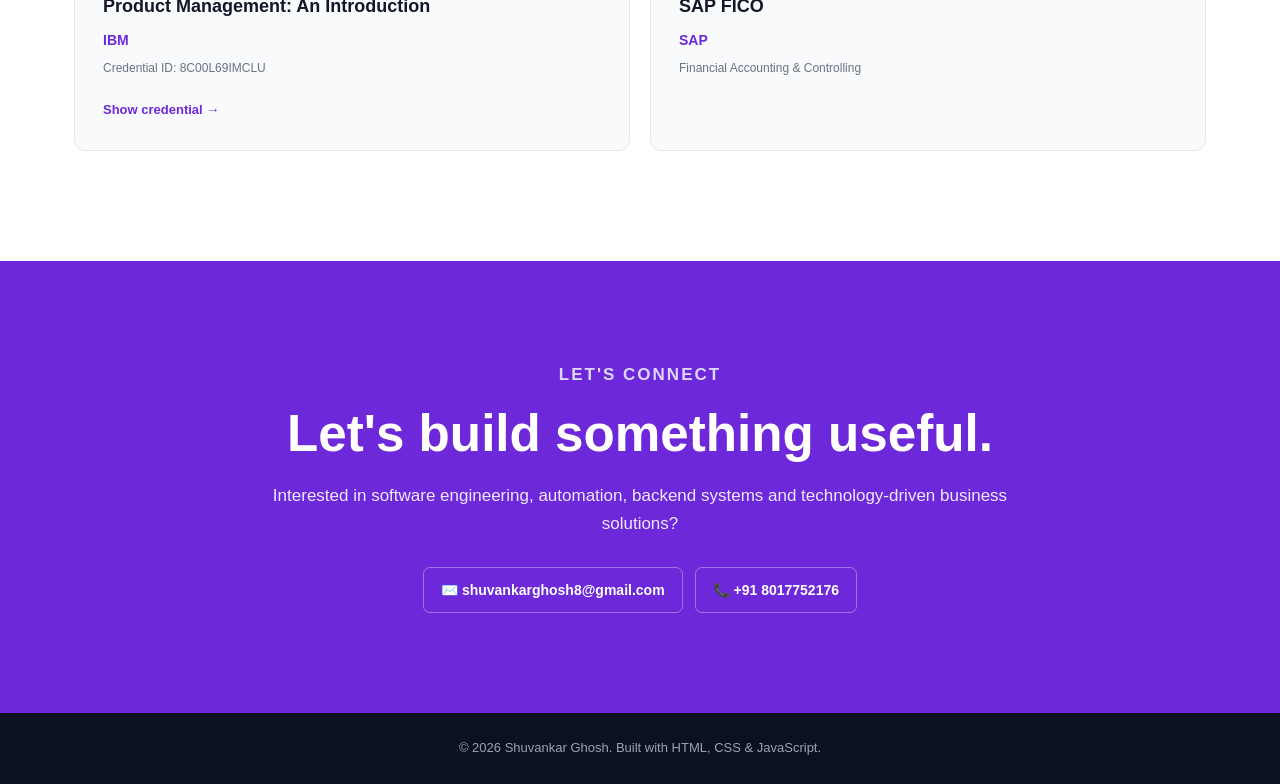
==== commit 42cb1872: "Updated the Credentials" ====
--- a/index.html
+++ b/index.html
@@ -1068,113 +1068,324 @@
 
 
 
-    <!-- ================= EDUCATION ================= -->
-
-    <section
-      id="education"
-      class="section">
-
-
-      <div class="section-heading">
-
-        <p class="section-label">
-          EDUCATION & CERTIFICATIONS
-        </p>
-
-
-        <h2>
-          Academic foundation and continuous learning.
-        </h2>
-
-      </div>
-
-
-
-      <div class="education-grid">
-
-
-        <div class="education-card">
-
-
-          <span class="education-icon">
-            🎓
-          </span>
-
-
-          <div>
-
-            <h3>
-              Master of Commerce
-            </h3>
-
-            <p>
-              Accountancy — University of Calcutta
-            </p>
-
-          </div>
-
-
-        </div>
-
-
-
-        <div class="education-card">
-
-
-          <span class="education-icon">
-            🎓
-          </span>
-
-
-          <div>
-
-            <h3>
-              Bachelor of Commerce
-            </h3>
-
-            <p>
-              Accountancy — University of Calcutta
-            </p>
-
-          </div>
-
-
-        </div>
-
-
-
-        <div class="education-card">
-
-
-          <span class="education-icon">
-            📜
-          </span>
-
-
-          <div>
-
-            <h3>
-              Certifications
-            </h3>
-
-            <p>
-              SQL for Data Analysis — Coursera
-              <br />
-              Introduction to Product Management — IBM | Coursera
-              <br />
-              SAP FICO — SAP
-            </p>
-
-          </div>
-
-
-        </div>
-
-
-      </div>
-
-
-    </section>
+<!-- ================= EDUCATION & CERTIFICATIONS ================= -->
+
+<section id="education" class="section">
+
+  <div class="section-heading">
+
+    <p class="section-label">
+      EDUCATION & CERTIFICATIONS
+    </p>
+
+    <h2>
+      Education, certifications and continuous learning.
+    </h2>
+
+  </div>
+
+
+  <!-- EDUCATION -->
+
+  <h3 class="subsection-title">
+    Education
+  </h3>
+
+  <div class="education-grid">
+
+    <div class="education-card">
+
+      <span class="education-icon">
+        🎓
+      </span>
+
+      <div>
+
+        <h3>
+          Master of Commerce
+        </h3>
+
+        <p>
+          Accountancy — University of Calcutta
+        </p>
+
+      </div>
+
+    </div>
+
+
+    <div class="education-card">
+
+      <span class="education-icon">
+        🎓
+      </span>
+
+      <div>
+
+        <h3>
+          Bachelor of Commerce
+        </h3>
+
+        <p>
+          Accountancy — University of Calcutta
+        </p>
+
+      </div>
+
+    </div>
+
+  </div>
+
+
+  <!-- CERTIFICATIONS -->
+
+  <h3 class="subsection-title certification-heading">
+    Licenses & Certifications
+  </h3>
+
+
+  <div class="certifications-grid">
+
+
+    <!-- CERTIFICATION 1 -->
+
+    <div class="certification-card">
+
+      <div class="certification-top">
+
+        <span class="certification-icon">
+          IBM
+        </span>
+
+        <span class="certification-date">
+          Aug 2026
+        </span>
+
+      </div>
+
+      <h3>
+        Introduction to HTML, CSS, & JavaScript
+      </h3>
+
+      <p class="certification-issuer">
+        IBM
+      </p>
+
+      <p class="credential-id">
+        Credential ID: CTKLFI5QVVPS
+      </p>
+
+      <a
+        href="https://www.coursera.org/account/accomplishments/verify/CTKLFI5QVVPS"
+        target="_blank"
+        rel="noopener noreferrer"
+        class="credential-link">
+
+        Show credential →
+
+      </a>
+
+    </div>
+
+
+    <!-- CERTIFICATION 2 -->
+
+    <div class="certification-card">
+
+      <div class="certification-top">
+
+        <span class="certification-icon">
+          G
+        </span>
+
+        <span class="certification-date">
+          Apr 2026
+        </span>
+
+      </div>
+
+      <h3>
+        Project Initiation: Starting a Successful Project
+      </h3>
+
+      <p class="certification-issuer">
+        Google
+      </p>
+
+      <p class="credential-id">
+        Credential ID: HP75RJDZ7WP1
+      </p>
+
+      <a
+        href="https://www.coursera.org/account/accomplishments/verify/HP75RJDZ7WP1"
+        target="_blank"
+        rel="noopener noreferrer"
+        class="credential-link">
+
+        Show credential →
+
+      </a>
+
+    </div>
+
+
+    <!-- CERTIFICATION 3 -->
+
+    <div class="certification-card">
+
+      <div class="certification-top">
+
+        <span class="certification-icon">
+          G
+        </span>
+
+        <span class="certification-date">
+          Apr 2026
+        </span>
+
+      </div>
+
+      <h3>
+        Foundations of Project Management
+      </h3>
+
+      <p class="certification-issuer">
+        Google
+      </p>
+
+      <p class="credential-id">
+        Credential ID: 2W3ZSFW2W0CK
+      </p>
+
+      <a
+        href="https://www.coursera.org/account/accomplishments/verify/2W3ZSFW2W0CK"
+        target="_blank"
+        rel="noopener noreferrer"
+        class="credential-link">
+
+        Show credential →
+
+      </a>
+
+    </div>
+
+
+    <!-- CERTIFICATION 4 -->
+
+    <div class="certification-card">
+
+      <div class="certification-top">
+
+        <span class="certification-icon">
+          IBM
+        </span>
+
+        <span class="certification-date">
+          Nov 2025
+        </span>
+
+      </div>
+
+      <h3>
+        Databases and SQL for Data Science with Python
+      </h3>
+
+      <p class="certification-issuer">
+        IBM
+      </p>
+
+      <p class="credential-id">
+        Credential ID: N38M0KHWDJXN
+      </p>
+
+      <a
+        href="https://www.coursera.org/account/accomplishments/verify/N38M0KHWDJXN"
+        target="_blank"
+        rel="noopener noreferrer"
+        class="credential-link">
+
+        Show credential →
+
+      </a>
+
+    </div>
+
+
+    <!-- CERTIFICATION 5 -->
+
+    <div class="certification-card">
+
+      <div class="certification-top">
+
+        <span class="certification-icon">
+          IBM
+        </span>
+
+        <span class="certification-date">
+          Nov 2025
+        </span>
+
+      </div>
+
+      <h3>
+        Product Management: An Introduction
+      </h3>
+
+      <p class="certification-issuer">
+        IBM
+      </p>
+
+      <p class="credential-id">
+        Credential ID: 8C00L69IMCLU
+      </p>
+
+      <a
+        href="https://www.coursera.org/account/accomplishments/verify/8C00L69IMCLU"
+        target="_blank"
+        rel="noopener noreferrer"
+        class="credential-link">
+
+        Show credential →
+
+      </a>
+
+    </div>
+
+
+    <!-- CERTIFICATION 6 -->
+
+    <div class="certification-card">
+
+      <div class="certification-top">
+
+        <span class="certification-icon">
+          SAP
+        </span>
+
+        <span class="certification-date">
+          Professional
+        </span>
+
+      </div>
+
+      <h3>
+        SAP FICO
+      </h3>
+
+      <p class="certification-issuer">
+        SAP
+      </p>
+
+      <p class="credential-id">
+        Financial Accounting & Controlling
+      </p>
+
+    </div>
+
+
+  </div>
+
+</section>
 
 
 
--- a/style.css
+++ b/style.css
@@ -492,36 +492,127 @@
 
 
 /* =========================
-   EDUCATION
-========================= */
-
-.education-grid {
+   EDUCATION & CERTIFICATIONS
+========================= */
+
+.subsection-title {
+  font-size: 24px;
+  color: #111827;
+  margin-bottom: 22px;
+}
+
+.certification-heading {
+  margin-top: 70px;
+}
+
+
+.certifications-grid {
   display: grid;
-  grid-template-columns: repeat(3, 1fr);
+  grid-template-columns: repeat(2, 1fr);
   gap: 20px;
 }
 
-.education-card {
-  display: flex;
-  gap: 18px;
+
+.certification-card {
   padding: 28px;
+  background: #f8fafc;
   border: 1px solid #e5e7eb;
   border-radius: 12px;
-  background: #f8fafc;
-}
-
-.education-icon {
-  font-size: 28px;
-}
-
-.education-card h3 {
-  font-size: 17px;
-  margin-bottom: 5px;
-}
-
-.education-card p {
+
+  transition:
+    transform 0.2s ease,
+    border-color 0.2s ease,
+    box-shadow 0.2s ease;
+}
+
+
+.certification-card:hover {
+  transform: translateY(-4px);
+  border-color: #8b5cf6;
+  box-shadow: 0 12px 30px rgba(30, 20, 70, 0.08);
+}
+
+
+.certification-top {
+  display: flex;
+  align-items: center;
+  justify-content: space-between;
+  margin-bottom: 20px;
+}
+
+
+.certification-icon {
+  display: inline-flex;
+  align-items: center;
+  justify-content: center;
+
+  min-width: 48px;
+  height: 36px;
+
+  padding: 0 10px;
+
+  border-radius: 6px;
+
+  background: #ede9fe;
+  color: #6d28d9;
+
+  font-size: 12px;
+  font-weight: 800;
+}
+
+
+.certification-date {
+  font-size: 13px;
   color: #6b7280;
+}
+
+
+.certification-card h3 {
+  font-size: 18px;
+  line-height: 1.35;
+  color: #111827;
+  margin-bottom: 10px;
+}
+
+
+.certification-issuer {
   font-size: 14px;
+  font-weight: 700;
+  color: #6d28d9;
+  margin-bottom: 8px;
+}
+
+
+.credential-id {
+  font-size: 12px;
+  color: #6b7280;
+  margin-bottom: 18px;
+  word-break: break-word;
+}
+
+
+.credential-link {
+  display: inline-block;
+
+  font-size: 13px;
+  font-weight: 700;
+
+  color: #6d28d9;
+}
+
+
+.credential-link:hover {
+  color: #5b21b6;
+  text-decoration: underline;
+}
+
+
+@media (max-width: 650px) {
+
+  .certifications-grid {
+    grid-template-columns: 1fr;
+  }
+
 }
 
 
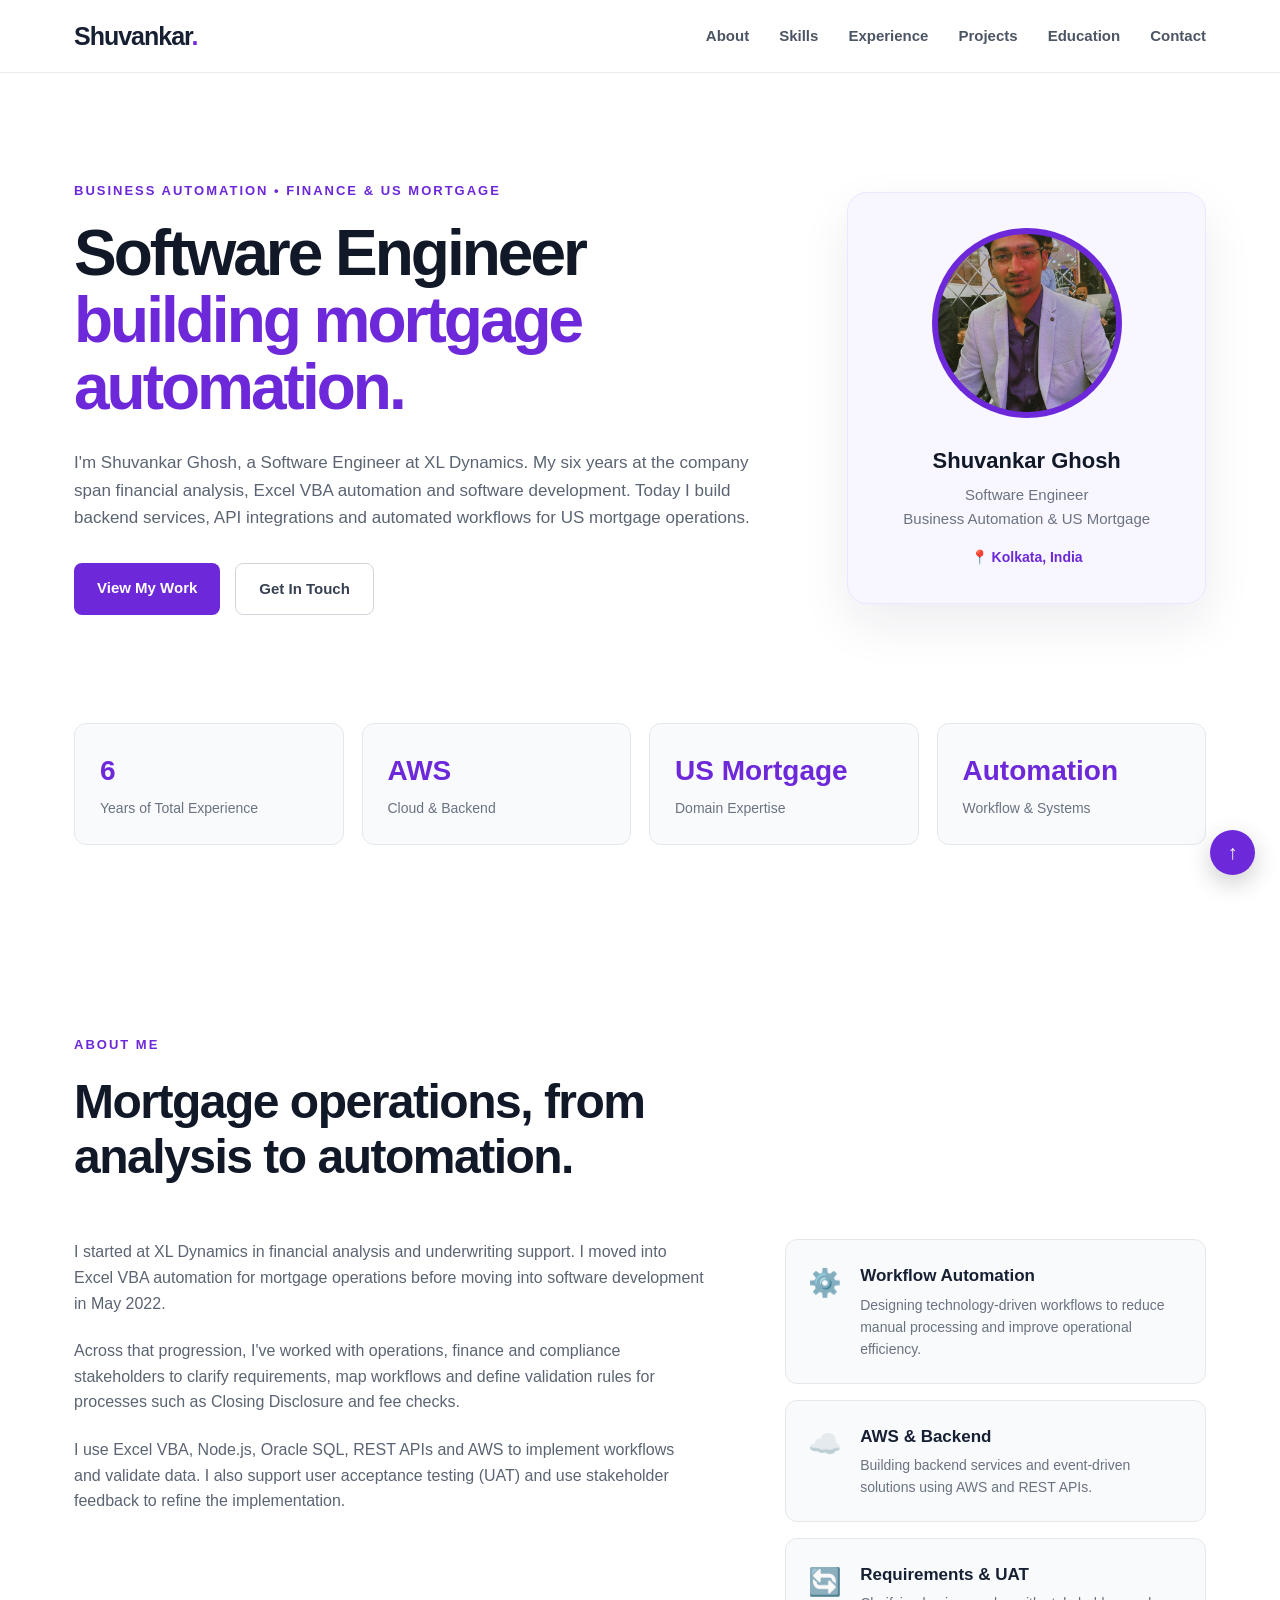
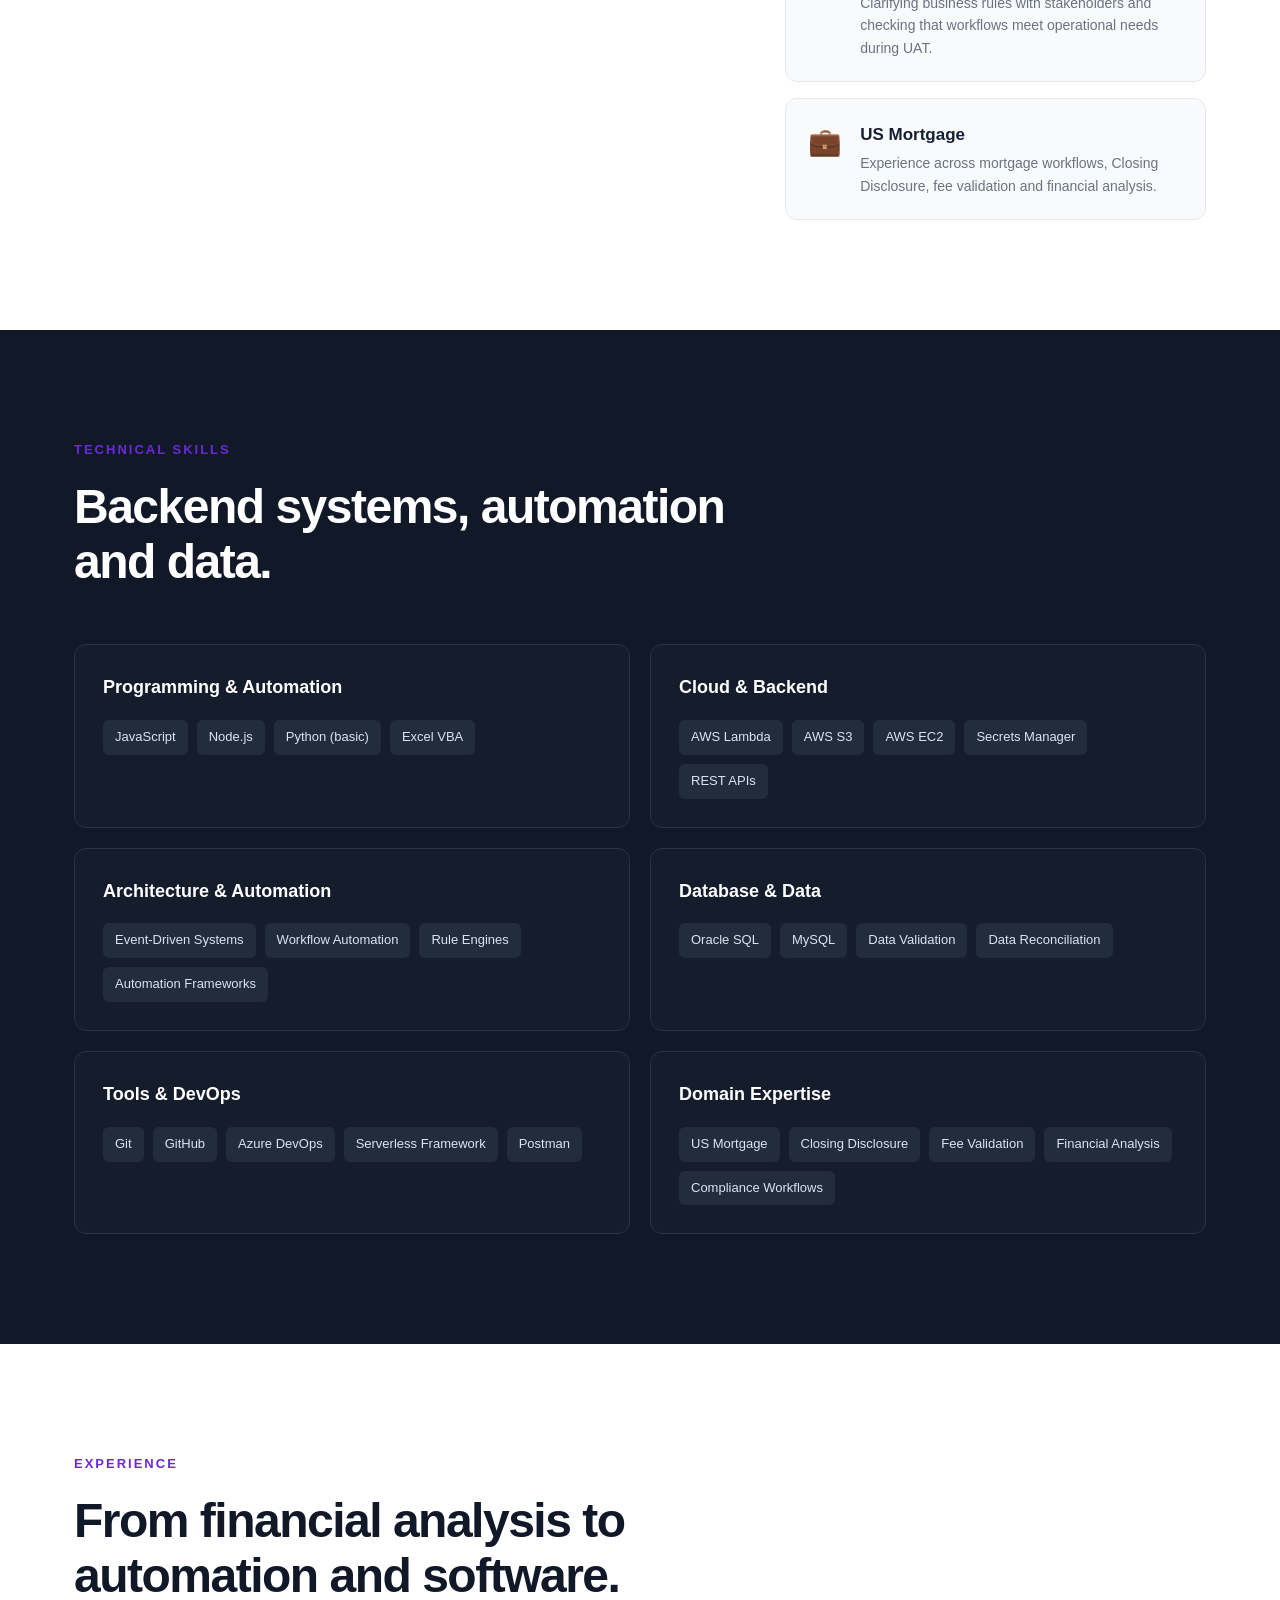
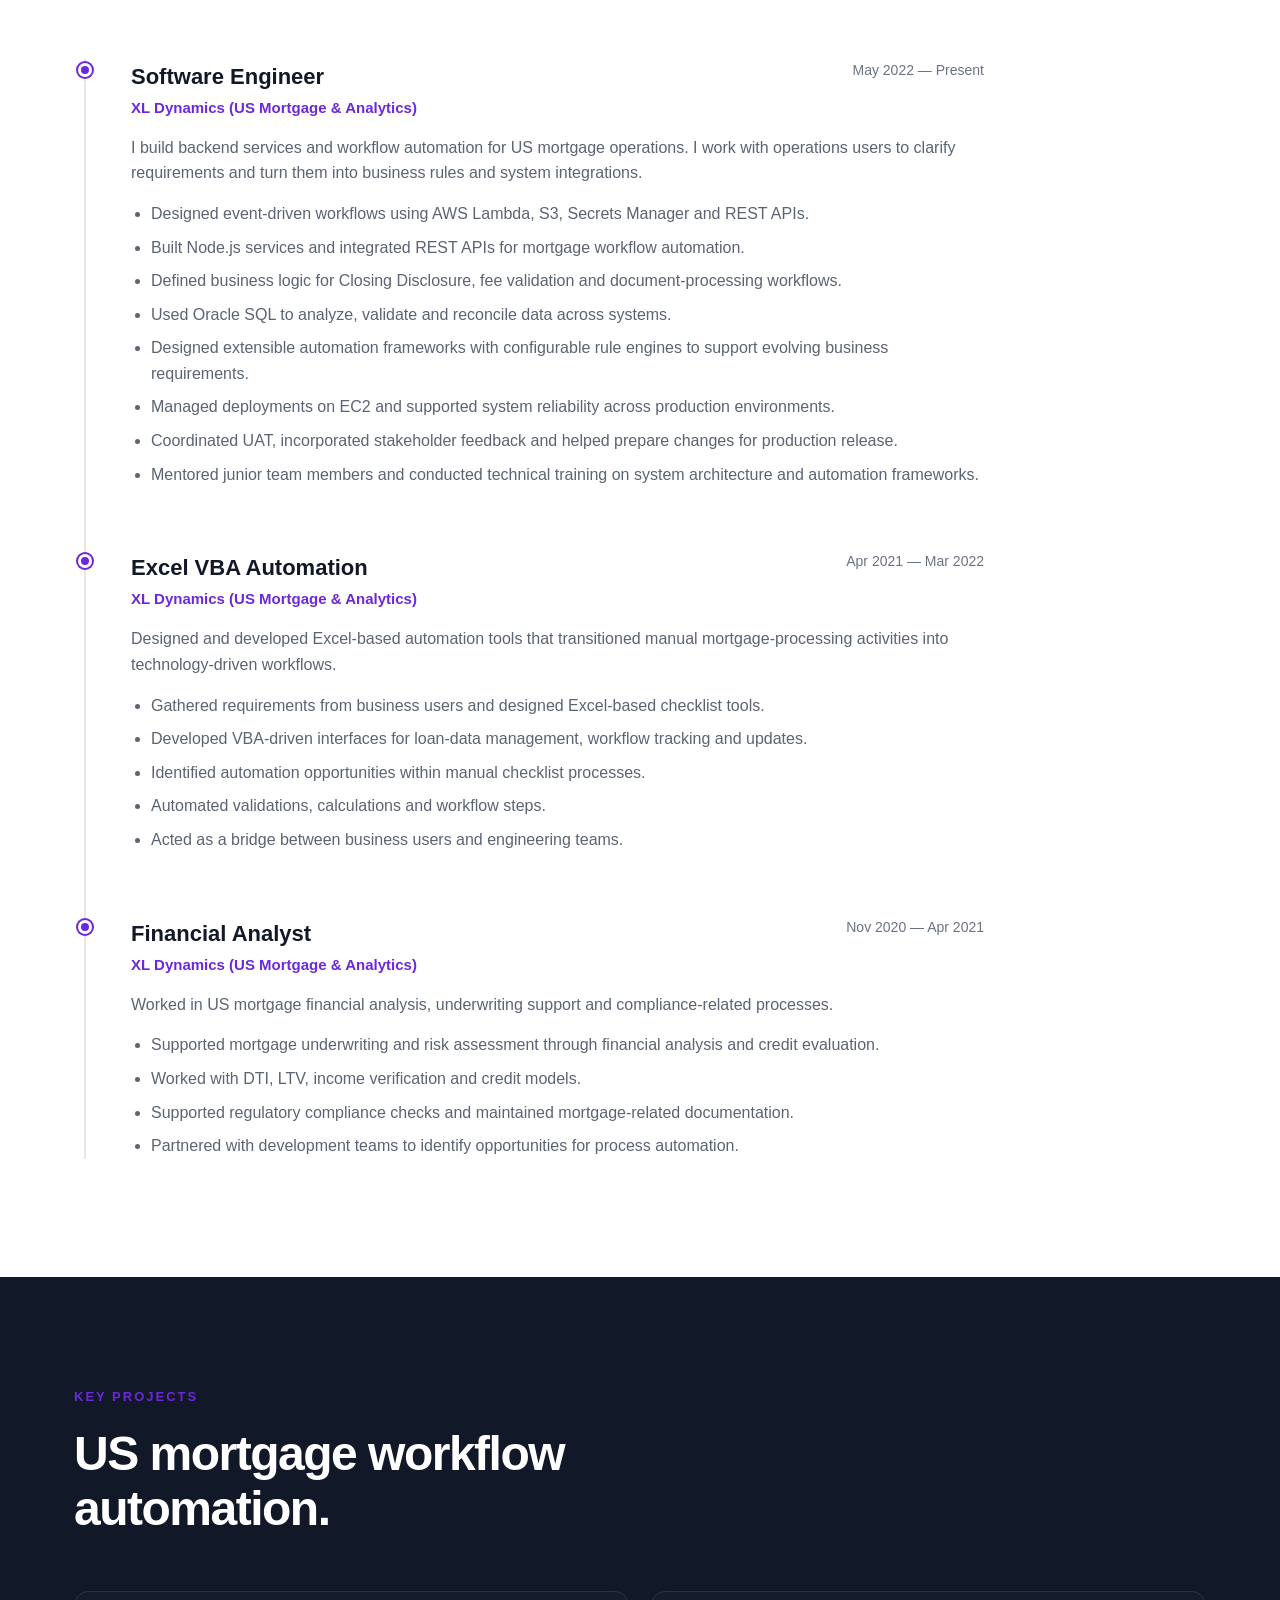
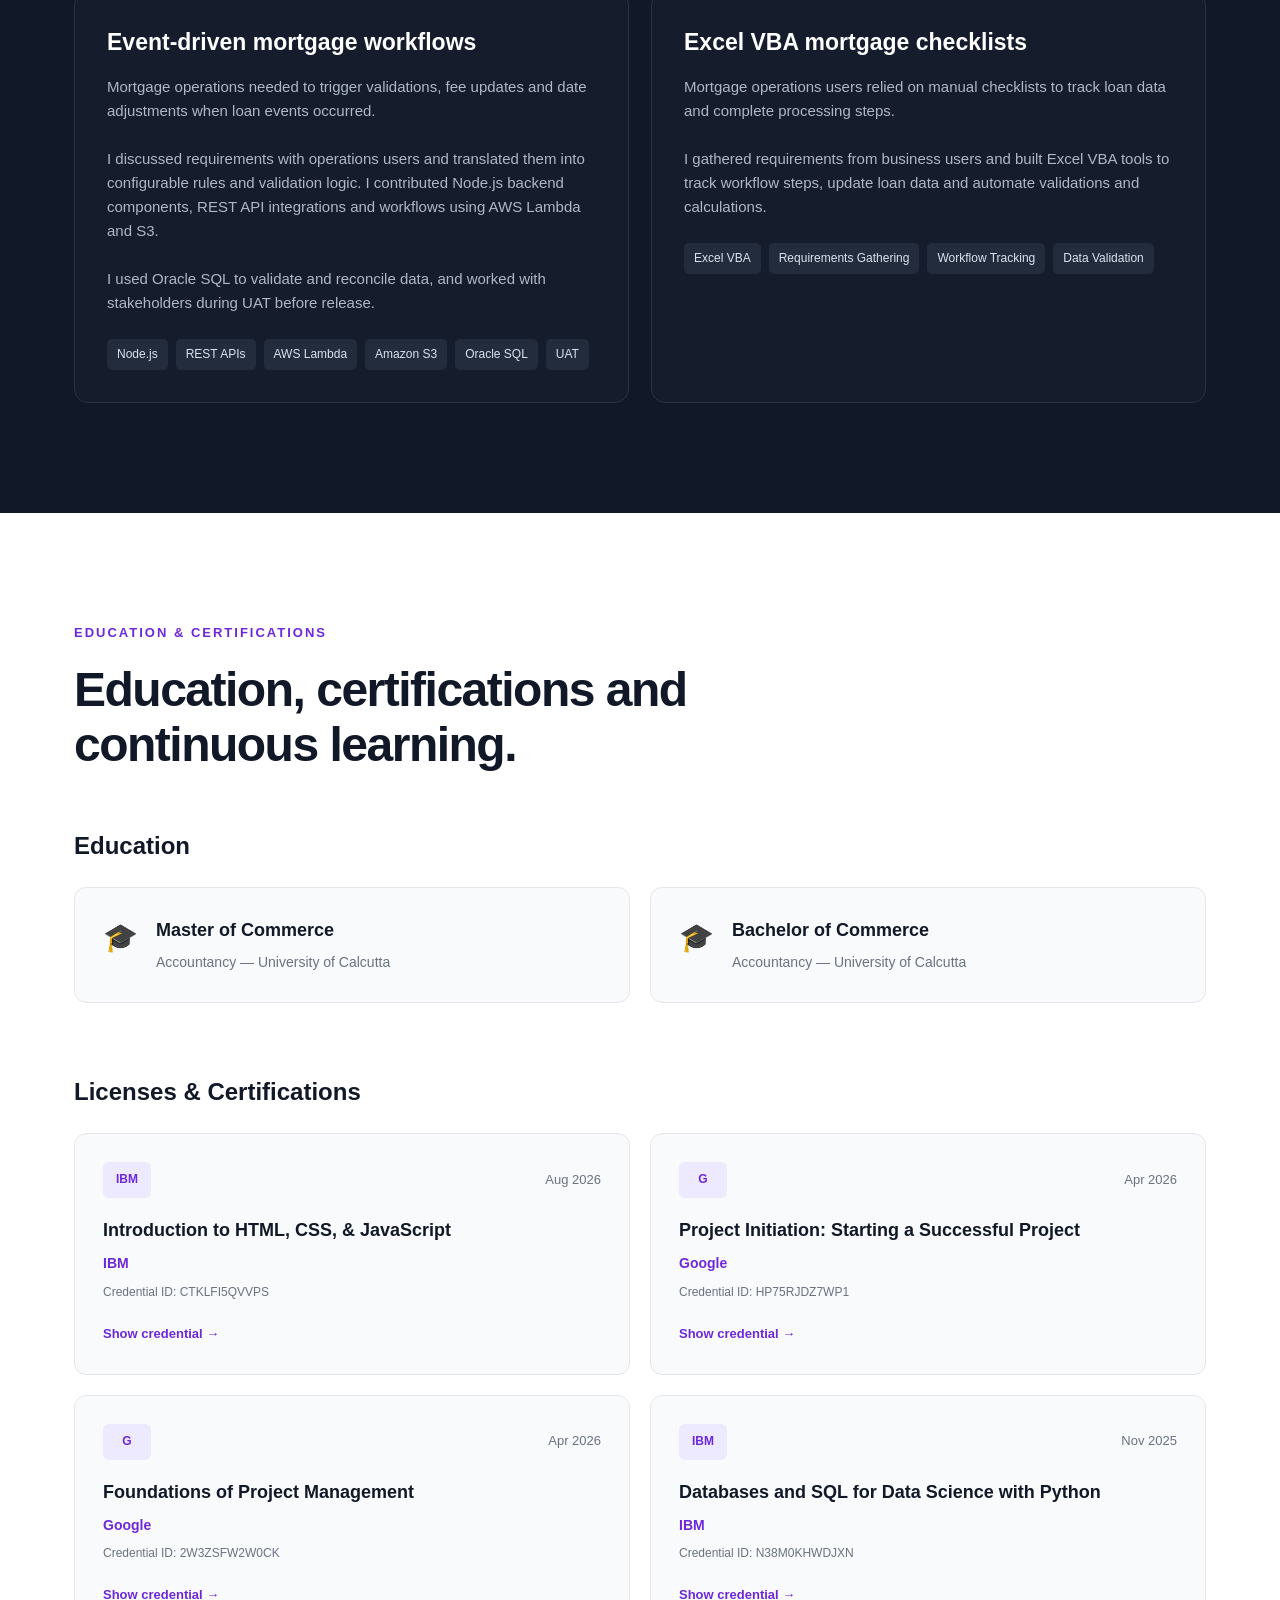
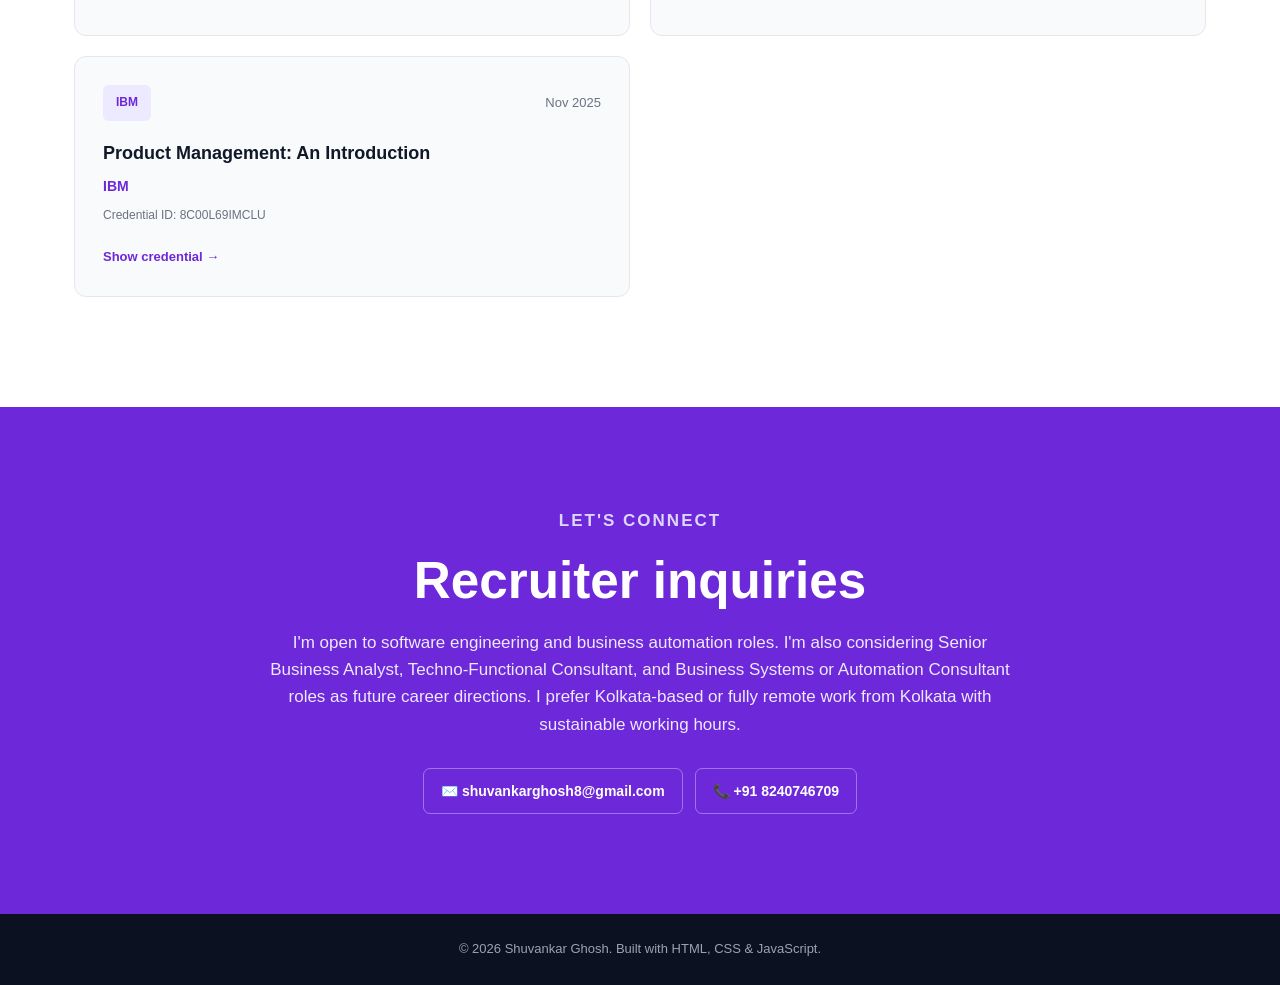
==== commit b430b51c: "Update index.html" ====
--- a/index.html
+++ b/index.html
@@ -11,12 +11,12 @@
   />
 
   <title>
-    Shuvankar Ghosh | Software Engineer | Automation & Systems
+    Shuvankar Ghosh | Software Engineer | Business Automation &amp; US Mortgage
   </title>
 
   <meta
     name="description"
-    content="Shuvankar Ghosh — Software Engineer specializing in automation, backend systems, AWS and US Mortgage technology."
+    content="Shuvankar Ghosh is a Software Engineer at XL Dynamics building business automation for US mortgage operations, with a background in financial analysis and Excel VBA."
   />
 
   <link rel="stylesheet" href="./style.css" />
@@ -72,34 +72,23 @@
       <div class="hero-content">
 
         <p class="eyebrow">
-          TECHNO-FUNCTIONAL BUSINESS ANALYST • AUTOMATION & SYSTEMS • US MORTGAGE
+          BUSINESS AUTOMATION • FINANCE &amp; US MORTGAGE
         </p>
 
 
         <h1>
 
-          Bridging business
-          <span>and technology.</span>
+          Software Engineer
+          <span>building mortgage automation.</span>
 
         </h1>
 
 
         <p class="hero-description">
-
-          I'm Shuvankar Ghosh, a Software Engineer with 5+ years of
-          experience in the US Mortgage domain, specializing in requirement
-          analysis, workflow automation, backend systems and AWS-based
-          event-driven solutions.
-
-        </p>
-
-
-        <p class="hero-description">
-
-          I work at the intersection of business and technology —
-          translating complex business requirements into scalable,
-          technology-driven solutions.
-
+          I'm Shuvankar Ghosh, a Software Engineer at XL Dynamics. My six
+          years at the company span financial analysis, Excel VBA automation
+          and software development. Today I build backend services, API
+          integrations and automated workflows for US mortgage operations.
         </p>
 
 
@@ -148,7 +137,7 @@
         <p>
           Software Engineer
           <br />
-          Automation & Systems
+          Business Automation &amp; US Mortgage
         </p>
 
 
@@ -171,11 +160,11 @@
       <div class="stat-card">
 
         <h3>
-          5+
+          6
         </h3>
 
         <p>
-          Years of Experience
+          Years of Total Experience
         </p>
 
       </div>
@@ -239,7 +228,7 @@
 
 
         <h2>
-          Technology with business understanding.
+          Mortgage operations, from analysis to automation.
         </h2>
 
       </div>
@@ -251,46 +240,24 @@
 
         <div class="about-text">
 
-
           <p>
-
-            I am a Software Engineer with 5+ years of experience in the
-            US Mortgage domain, specializing in requirement analysis,
-            process optimization and workflow automation across
-            compliance-driven environments.
-
+            I started at XL Dynamics in financial analysis and underwriting
+            support. I moved into Excel VBA automation for mortgage operations
+            before moving into software development in May 2022.
           </p>
 
-
           <p>
-
-            My experience combines hands-on software development with
-            financial-domain knowledge. I have worked closely with
-            operations, finance and compliance stakeholders to understand
-            business requirements and translate them into scalable
-            technical solutions.
-
+            Across that progression, I've worked with operations, finance and
+            compliance stakeholders to clarify requirements, map workflows and
+            define validation rules for processes such as Closing Disclosure
+            and fee checks.
           </p>
 
-
           <p>
-
-            My technical experience includes JavaScript with Node.js,
-            Python, VBA, REST APIs, MySQL and AWS services including
-            Lambda, S3, EC2 and Secrets Manager.
-
+            I use Excel VBA, Node.js, Oracle SQL, REST APIs and AWS to implement
+            workflows and validate data. I also support user acceptance testing
+            (UAT) and use stakeholder feedback to refine the implementation.
           </p>
-
-
-          <p>
-
-            I have worked on event-driven systems, automation frameworks,
-            configurable rule engines, data validation and reconciliation,
-            document-processing workflows, UAT coordination and production
-            releases.
-
-          </p>
-
 
         </div>
 
@@ -357,12 +324,12 @@
             <div>
 
               <h3>
-                Business & Technology
+                Requirements &amp; UAT
               </h3>
 
               <p>
-                Translating complex business requirements into scalable
-                technical solutions.
+                Clarifying business rules with stakeholders and checking
+                that workflows meet operational needs during UAT.
               </p>
 
             </div>
@@ -419,7 +386,7 @@
 
 
         <h2>
-          Technologies and capabilities.
+          Backend systems, automation and data.
         </h2>
 
       </div>
@@ -449,11 +416,11 @@
             </span>
 
             <span>
-              Python
-            </span>
-
-            <span>
-              VBA
+              Python (basic)
+            </span>
+
+            <span>
+              Excel VBA
             </span>
 
           </div>
@@ -544,11 +511,11 @@
           <div class="skill-tags">
 
             <span>
+              Oracle SQL
+            </span>
+
+            <span>
               MySQL
-            </span>
-
-            <span>
-              SQL Queries
             </span>
 
             <span>
@@ -660,7 +627,7 @@
 
 
         <h2>
-          From finance to software engineering.
+          From financial analysis to automation and software.
         </h2>
 
       </div>
@@ -698,7 +665,7 @@
 
 
               <span>
-                Apr 2022 — Present
+                May 2022 — Present
               </span>
 
 
@@ -707,8 +674,10 @@
 
             <p>
 
-              Leading requirement analysis and solution design for backend
-              automation systems supporting US mortgage workflows.
+              I build backend services and workflow automation for US
+              mortgage operations. I work with operations users to clarify
+              requirements and turn them into business rules and system
+              integrations.
 
             </p>
 
@@ -721,8 +690,8 @@
               </li>
 
               <li>
-                Developed backend services using Node.js and Python for
-                reusable and scalable automation components.
+                Built Node.js services and integrated REST APIs for mortgage
+                workflow automation.
               </li>
 
               <li>
@@ -731,8 +700,8 @@
               </li>
 
               <li>
-                Performed SQL-based data analysis, validation and
-                reconciliation to ensure data accuracy across systems.
+                Used Oracle SQL to analyze, validate and reconcile data
+                across systems.
               </li>
 
               <li>
@@ -746,8 +715,8 @@
               </li>
 
               <li>
-                Led UAT coordination, stakeholder feedback cycles and
-                production releases.
+                Coordinated UAT, incorporated stakeholder feedback and
+                helped prepare changes for production release.
               </li>
 
               <li>
@@ -782,7 +751,7 @@
               <div>
 
                 <h3>
-                  Automation Engineer / Automation Specialist
+                  Excel VBA Automation
                 </h3>
 
                 <h4>
@@ -882,9 +851,8 @@
 
             <p>
 
-              Started my professional journey in the US Mortgage domain,
-              working across financial analysis, underwriting support and
-              compliance-related processes.
+              Worked in US mortgage financial analysis, underwriting support
+              and compliance-related processes.
 
             </p>
 
@@ -942,7 +910,7 @@
 
 
         <h2>
-          Building automation around real business problems.
+          US mortgage workflow automation.
         </h2>
 
       </div>
@@ -952,111 +920,50 @@
       <div class="projects-grid">
 
 
-        <!-- PROJECT 1 -->
-
         <article class="project-card">
 
-
-          <div class="project-number">
-            01
-          </div>
-
-
-          <h3>
-            Event-Driven Workflow Automation Platform
-          </h3>
-
-
-          <p>
-
-            Designed an event-driven automation platform to streamline
-            US Mortgage workflows and trigger downstream processes based
-            on business events and configurable rules.
-
-          </p>
-
+          <h3>Event-driven mortgage workflows</h3>
+
+          <p>Mortgage operations needed to trigger validations, fee updates
+            and date adjustments when loan events occurred.</p>
+
+          <p>I discussed requirements with operations users and translated
+            them into configurable rules and validation logic. I contributed
+            Node.js backend components, REST API integrations and workflows
+            using AWS Lambda and S3.</p>
+
+          <p>I used Oracle SQL to validate and reconcile data, and worked with
+            stakeholders during UAT before release.</p>
 
           <div class="project-tech">
-
-            <span>
-              AWS Lambda
-            </span>
-
-            <span>
-              S3
-            </span>
-
-            <span>
-              REST APIs
-            </span>
-
-            <span>
-              Node.js
-            </span>
-
-            <span>
-              Python
-            </span>
-
-            <span>
-              Event-Driven
-            </span>
-
-          </div>
-
+            <span>Node.js</span>
+            <span>REST APIs</span>
+            <span>AWS Lambda</span>
+            <span>Amazon S3</span>
+            <span>Oracle SQL</span>
+            <span>UAT</span>
+          </div>
 
         </article>
 
 
-
-        <!-- PROJECT 2 -->
-
         <article class="project-card">
 
-
-          <div class="project-number">
-            02
-          </div>
-
-
-          <h3>
-            Automated Email Response & Workshop Scheduling System
-          </h3>
-
-
-          <p>
-
-            Designed an automation workflow to process incoming requests
-            and schedule workshops, replacing manual email handling with
-            backend services and an operational tracking interface.
-
-          </p>
-
+          <h3>Excel VBA mortgage checklists</h3>
+
+          <p>Mortgage operations users relied on manual checklists to track
+            loan data and complete processing steps.</p>
+
+          <p>I gathered requirements from business users and built Excel VBA
+            tools to track workflow steps, update loan data and automate
+            validations and calculations.</p>
 
           <div class="project-tech">
-
-            <span>
-              Python
-            </span>
-
-            <span>
-              REST APIs
-            </span>
-
-            <span>
-              AWS EC2
-            </span>
-
-            <span>
-              Google Sheets
-            </span>
-
-            <span>
-              Automation
-            </span>
-
-          </div>
-
+            <span>Excel VBA</span>
+            <span>Requirements Gathering</span>
+            <span>Workflow Tracking</span>
+            <span>Data Validation</span>
+          </div>
 
         </article>
 
@@ -1352,37 +1259,6 @@
     </div>
 
 
-    <!-- CERTIFICATION 6 -->
-
-    <div class="certification-card">
-
-      <div class="certification-top">
-
-        <span class="certification-icon">
-          SAP
-        </span>
-
-        <span class="certification-date">
-          Professional
-        </span>
-
-      </div>
-
-      <h3>
-        SAP FICO
-      </h3>
-
-      <p class="certification-issuer">
-        SAP
-      </p>
-
-      <p class="credential-id">
-        Financial Accounting & Controlling
-      </p>
-
-    </div>
-
-
   </div>
 
 </section>
@@ -1405,14 +1281,17 @@
 
 
         <h2>
-          Let's build something useful.
+          Recruiter inquiries
         </h2>
 
 
         <p>
 
-          Interested in software engineering, automation, backend systems
-          and technology-driven business solutions?
+          I'm open to software engineering and business automation roles.
+          I'm also considering Senior Business Analyst, Techno-Functional
+          Consultant, and Business Systems or Automation Consultant roles as
+          future career directions. I prefer Kolkata-based or fully remote
+          work from Kolkata with sustainable working hours.
 
         </p>
 
@@ -1428,10 +1307,10 @@
           </a>
 
 
-          <a href="tel:+918017752176">
+          <a href="tel:+918240746709">
 
             📞
-            +91 8017752176
+            +91 8240746709
 
           </a>
 
--- a/style.css
+++ b/style.css
@@ -1,6 +1,6 @@
-/* =========================
+/* =========================================================
    RESET
-========================= */
+========================================================= */
 
 * {
   margin: 0;
@@ -13,10 +13,19 @@
 }
 
 body {
-  font-family: -apple-system, BlinkMacSystemFont, "Segoe UI", Roboto, Arial, sans-serif;
+  font-family:
+    -apple-system,
+    BlinkMacSystemFont,
+    "Segoe UI",
+    Roboto,
+    Arial,
+    sans-serif;
+
   color: #172033;
   background: #ffffff;
   line-height: 1.6;
+
+  overflow-x: hidden;
 }
 
 a {
@@ -30,23 +39,26 @@
 }
 
 
-/* =========================
+/* =========================================================
    NAVIGATION
-========================= */
+========================================================= */
 
 .header {
   position: sticky;
   top: 0;
   z-index: 1000;
+
   background: rgba(255, 255, 255, 0.95);
   border-bottom: 1px solid #e8ebf0;
+
   backdrop-filter: blur(10px);
 }
 
 .navbar {
   max-width: 1180px;
+  height: 72px;
+
   margin: auto;
-  height: 72px;
   padding: 0 24px;
 
   display: flex;
@@ -75,6 +87,7 @@
   font-size: 15px;
   font-weight: 600;
   color: #4b5563;
+
   transition: color 0.2s ease;
 }
 
@@ -83,32 +96,39 @@
 }
 
 
-/* =========================
+/* =========================================================
    HERO
-========================= */
+========================================================= */
 
 .hero {
+  width: 100%;
   max-width: 1180px;
   min-height: 650px;
+
   margin: auto;
   padding: 90px 24px;
 
   display: grid;
-  grid-template-columns: 1.45fr 0.75fr;
+  grid-template-columns: minmax(0, 1.45fr) minmax(300px, 0.75fr);
+
   align-items: center;
   gap: 80px;
 }
 
 .hero-content {
+  width: 100%;
   max-width: 760px;
+  min-width: 0;
 }
 
 .eyebrow,
 .section-label {
   color: #6d28d9;
+
   font-size: 13px;
   font-weight: 800;
   letter-spacing: 2px;
+
   margin-bottom: 18px;
 }
 
@@ -116,7 +136,9 @@
   font-size: clamp(44px, 5vw, 68px);
   line-height: 1.05;
   letter-spacing: -3px;
+
   color: #111827;
+
   margin-bottom: 28px;
 }
 
@@ -126,23 +148,32 @@
 }
 
 .hero-description {
+  width: 100%;
   max-width: 720px;
+
   color: #5b6472;
   font-size: 17px;
+
   margin-bottom: 14px;
 }
 
 .hero-buttons {
   display: flex;
   gap: 15px;
+
   margin-top: 32px;
 }
 
 .btn {
+  display: inline-block;
+
   padding: 13px 23px;
+
   border-radius: 8px;
+
   font-size: 15px;
   font-weight: 700;
+
   transition: all 0.2s ease;
 }
 
@@ -167,38 +198,54 @@
 }
 
 
-/* =========================
+/* =========================================================
    HERO PROFILE CARD
-========================= */
+========================================================= */
 
 .hero-card {
+  width: 100%;
+  max-width: 400px;
+
+  justify-self: center;
+
   background: #f8f7ff;
+
   border: 1px solid #ebe7ff;
   border-radius: 20px;
+
   padding: 35px;
+
   text-align: center;
-  box-shadow: 0 20px 50px rgba(30, 20, 70, 0.08);
+
+  box-shadow:
+    0 20px 50px rgba(30, 20, 70, 0.08);
 }
 
 .profile-wrapper {
   width: 190px;
   height: 190px;
+
   margin: 0 auto 25px;
+
   border-radius: 50%;
   padding: 6px;
+
   background: #6d28d9;
 }
 
 .profile_image {
   width: 100%;
   height: 100%;
+
   object-fit: cover;
+
   border-radius: 50%;
 }
 
 .hero-card h3 {
   font-size: 22px;
   color: #111827;
+
   margin-bottom: 5px;
 }
 
@@ -209,29 +256,35 @@
 
 .hero-location {
   margin-top: 15px;
+
   font-size: 14px;
   color: #6d28d9;
   font-weight: 600;
 }
 
 
-/* =========================
+/* =========================================================
    STATS
-========================= */
+========================================================= */
 
 .stats {
+  width: 100%;
   max-width: 1180px;
+
   margin: 0 auto 80px;
   padding: 0 24px;
 
   display: grid;
   grid-template-columns: repeat(4, 1fr);
+
   gap: 18px;
 }
 
 .stat-card {
   padding: 25px;
+
   background: #f8fafc;
+
   border: 1px solid #e5e7eb;
   border-radius: 12px;
 }
@@ -239,6 +292,7 @@
 .stat-card h3 {
   font-size: 28px;
   color: #6d28d9;
+
   margin-bottom: 3px;
 }
 
@@ -248,20 +302,25 @@
 }
 
 
-/* =========================
+/* =========================================================
    GENERAL SECTIONS
-========================= */
+========================================================= */
 
 .section {
+  width: 100%;
   max-width: 1180px;
+
   margin: auto;
   padding: 110px 24px;
 }
 
 .section-dark {
+  width: 100%;
   max-width: none;
+
   background: #111827;
   color: white;
+
   padding-left: max(24px, calc((100% - 1132px) / 2));
   padding-right: max(24px, calc((100% - 1132px) / 2));
 }
@@ -275,6 +334,7 @@
   font-size: clamp(34px, 4vw, 48px);
   line-height: 1.15;
   letter-spacing: -1.5px;
+
   color: #111827;
 }
 
@@ -283,20 +343,30 @@
 }
 
 
-/* =========================
+/* =========================================================
    ABOUT
-========================= */
+========================================================= */
 
 .about-grid {
   display: grid;
-  grid-template-columns: 1.2fr 0.8fr;
+
+  grid-template-columns:
+    minmax(0, 1.2fr)
+    minmax(0, 0.8fr);
+
   gap: 80px;
+
   align-items: start;
+}
+
+.about-text {
+  min-width: 0;
 }
 
 .about-text p {
   color: #5b6472;
   font-size: 16px;
+
   margin-bottom: 22px;
 }
 
@@ -307,14 +377,19 @@
 
 .highlight-card {
   display: flex;
+
   gap: 18px;
+
   padding: 22px;
+
   background: #f8fafc;
+
   border: 1px solid #e5e7eb;
   border-radius: 12px;
 }
 
 .highlight-icon {
+  flex-shrink: 0;
   font-size: 27px;
 }
 
@@ -329,20 +404,24 @@
 }
 
 
-/* =========================
+/* =========================================================
    SKILLS
-========================= */
+========================================================= */
 
 .skills-grid {
   display: grid;
-  grid-template-columns: repeat(2, 1fr);
+
+  grid-template-columns: repeat(2, minmax(0, 1fr));
+
   gap: 20px;
 }
 
 .skill-category {
   padding: 28px;
+
   border: 1px solid #293344;
   border-radius: 12px;
+
   background: #151d2d;
 }
 
@@ -359,25 +438,32 @@
 
 .skill-tags span {
   padding: 7px 12px;
+
   border-radius: 6px;
+
   background: #222c3d;
   color: #dbe3ef;
+
   font-size: 13px;
 }
 
 
-/* =========================
+/* =========================================================
    EXPERIENCE
-========================= */
+========================================================= */
 
 .timeline {
+  width: 100%;
   max-width: 900px;
+
   border-left: 2px solid #e5e7eb;
+
   margin-left: 10px;
 }
 
 .timeline-item {
   position: relative;
+
   padding-left: 45px;
   padding-bottom: 55px;
 }
@@ -388,20 +474,34 @@
 
 .timeline-dot {
   position: absolute;
+
   left: -8px;
   top: 4px;
+
   width: 14px;
   height: 14px;
+
   border-radius: 50%;
+
   background: #6d28d9;
+
   border: 3px solid white;
-  box-shadow: 0 0 0 2px #6d28d9;
+
+  box-shadow:
+    0 0 0 2px #6d28d9;
+}
+
+.timeline-content {
+  min-width: 0;
 }
 
 .timeline-header {
   display: flex;
+
   justify-content: space-between;
+
   gap: 30px;
+
   margin-bottom: 15px;
 }
 
@@ -413,12 +513,14 @@
 .timeline-header h4 {
   color: #6d28d9;
   font-size: 15px;
+
   margin-top: 2px;
 }
 
 .timeline-header span {
   color: #6b7280;
   font-size: 14px;
+
   white-space: nowrap;
 }
 
@@ -427,28 +529,42 @@
   margin-bottom: 15px;
 }
 
+.timeline-content ul {
+  padding-left: 20px;
+}
+
 .timeline-content li {
   color: #5b6472;
   margin-bottom: 8px;
 }
 
 
-/* =========================
+/* =========================================================
    PROJECTS
-========================= */
+========================================================= */
 
 .projects-grid {
   display: grid;
-  grid-template-columns: repeat(2, 1fr);
+
+  grid-template-columns:
+    repeat(2, minmax(0, 1fr));
+
   gap: 22px;
 }
 
 .project-card {
+  min-width: 0;
+
   padding: 32px;
+
   border: 1px solid #293344;
   border-radius: 14px;
+
   background: #151d2d;
-  transition: transform 0.2s ease, border-color 0.2s ease;
+
+  transition:
+    transform 0.2s ease,
+    border-color 0.2s ease;
 }
 
 .project-card:hover {
@@ -458,21 +574,25 @@
 
 .project-number {
   color: #8b5cf6;
+
   font-size: 13px;
   font-weight: 800;
   letter-spacing: 1px;
+
   margin-bottom: 20px;
 }
 
 .project-card h3 {
   font-size: 23px;
   margin-bottom: 14px;
+
   color: white;
 }
 
 .project-card p {
   color: #aeb8c8;
   font-size: 15px;
+
   margin-bottom: 24px;
 }
 
@@ -484,21 +604,68 @@
 
 .project-tech span {
   padding: 6px 10px;
+
   border-radius: 5px;
+
   background: #222c3d;
   color: #dbe3ef;
+
   font-size: 12px;
 }
 
 
-/* =========================
-   EDUCATION & CERTIFICATIONS
-========================= */
+/* =========================================================
+   EDUCATION
+========================================================= */
 
 .subsection-title {
   font-size: 24px;
   color: #111827;
+
   margin-bottom: 22px;
+}
+
+.education-grid {
+  display: grid;
+
+  grid-template-columns:
+    repeat(2, minmax(0, 1fr));
+
+  gap: 20px;
+}
+
+.education-card {
+  display: flex;
+
+  align-items: flex-start;
+
+  gap: 18px;
+
+  padding: 28px;
+
+  background: #f8fafc;
+
+  border: 1px solid #e5e7eb;
+  border-radius: 12px;
+}
+
+.education-icon {
+  flex-shrink: 0;
+
+  font-size: 28px;
+}
+
+.education-card h3 {
+  font-size: 18px;
+
+  color: #111827;
+
+  margin-bottom: 6px;
+}
+
+.education-card p {
+  font-size: 14px;
+  color: #6b7280;
 }
 
 .certification-heading {
@@ -506,16 +673,26 @@
 }
 
 
+/* =========================================================
+   CERTIFICATIONS
+========================================================= */
+
 .certifications-grid {
   display: grid;
-  grid-template-columns: repeat(2, 1fr);
+
+  grid-template-columns:
+    repeat(2, minmax(0, 1fr));
+
   gap: 20px;
 }
 
-
 .certification-card {
+  min-width: 0;
+
   padding: 28px;
+
   background: #f8fafc;
+
   border: 1px solid #e5e7eb;
   border-radius: 12px;
 
@@ -525,24 +702,29 @@
     box-shadow 0.2s ease;
 }
 
-
 .certification-card:hover {
   transform: translateY(-4px);
+
   border-color: #8b5cf6;
-  box-shadow: 0 12px 30px rgba(30, 20, 70, 0.08);
-}
-
+
+  box-shadow:
+    0 12px 30px rgba(30, 20, 70, 0.08);
+}
 
 .certification-top {
   display: flex;
+
   align-items: center;
   justify-content: space-between;
+
+  gap: 12px;
+
   margin-bottom: 20px;
 }
-
 
 .certification-icon {
   display: inline-flex;
+
   align-items: center;
   justify-content: center;
 
@@ -559,37 +741,40 @@
   font-size: 12px;
   font-weight: 800;
 }
-
 
 .certification-date {
   font-size: 13px;
   color: #6b7280;
-}
-
+
+  text-align: right;
+}
 
 .certification-card h3 {
   font-size: 18px;
   line-height: 1.35;
+
   color: #111827;
+
   margin-bottom: 10px;
 }
-
 
 .certification-issuer {
   font-size: 14px;
   font-weight: 700;
+
   color: #6d28d9;
+
   margin-bottom: 8px;
 }
-
 
 .credential-id {
   font-size: 12px;
   color: #6b7280;
+
   margin-bottom: 18px;
+
   word-break: break-word;
 }
-
 
 .credential-link {
   display: inline-block;
@@ -599,7 +784,6 @@
 
   color: #6d28d9;
 }
-
 
 .credential-link:hover {
   color: #5b21b6;
@@ -607,28 +791,25 @@
 }
 
 
-@media (max-width: 650px) {
-
-  .certifications-grid {
-    grid-template-columns: 1fr;
-  }
-
-}
-
-
-/* =========================
+/* =========================================================
    CONTACT
-========================= */
+========================================================= */
 
 .contact-section {
+  width: 100%;
+
   background: #6d28d9;
   color: white;
+
   padding: 100px 24px;
+
   text-align: center;
 }
 
 .contact-content {
+  width: 100%;
   max-width: 750px;
+
   margin: auto;
 }
 
@@ -639,6 +820,7 @@
 .contact-section h2 {
   font-size: clamp(36px, 4vw, 52px);
   line-height: 1.1;
+
   margin-bottom: 20px;
 }
 
@@ -649,45 +831,57 @@
 
 .contact-links {
   display: flex;
+
   justify-content: center;
   flex-wrap: wrap;
+
   gap: 12px;
+
   margin-top: 30px;
 }
 
 .contact-links a {
   padding: 11px 17px;
-  border: 1px solid rgba(255,255,255,0.35);
+
+  border: 1px solid rgba(255, 255, 255, 0.35);
+
   border-radius: 7px;
+
   font-size: 14px;
   font-weight: 600;
+
   transition: background 0.2s ease;
 }
 
 .contact-links a:hover {
-  background: rgba(255,255,255,0.12);
-}
-
-
-/* =========================
+  background: rgba(255, 255, 255, 0.12);
+}
+
+
+/* =========================================================
    FOOTER
-========================= */
+========================================================= */
 
 footer {
   padding: 25px;
+
   text-align: center;
+
   background: #0b1120;
+
   color: #9ca3af;
+
   font-size: 13px;
 }
 
 
-/* =========================
+/* =========================================================
    BACK TO TOP
-========================= */
+========================================================= */
 
 .back-to-top {
   position: fixed;
+
   right: 25px;
   bottom: 25px;
 
@@ -701,11 +895,15 @@
   color: white;
 
   font-size: 20px;
+
   cursor: pointer;
 
-  box-shadow: 0 8px 25px rgba(0,0,0,0.2);
+  box-shadow:
+    0 8px 25px rgba(0, 0, 0, 0.2);
 
   transition: transform 0.2s ease;
+
+  z-index: 999;
 }
 
 .back-to-top:hover {
@@ -713,87 +911,560 @@
 }
 
 
-/* =========================
-   RESPONSIVE
-========================= */
-
-@media (max-width: 900px) {
+/* =========================================================
+   TABLET
+========================================================= */
+
+@media (max-width: 1000px) {
+
+  .navbar {
+    padding-left: 20px;
+    padding-right: 20px;
+  }
 
   .nav-links {
-    gap: 15px;
+    gap: 18px;
   }
 
   .hero {
     grid-template-columns: 1fr;
-    gap: 50px;
+
+    gap: 55px;
+
+    min-height: auto;
+
+    padding-top: 75px;
+    padding-bottom: 75px;
+  }
+
+  .hero-content {
+    max-width: 850px;
   }
 
   .hero-card {
-    max-width: 400px;
+    justify-self: start;
   }
 
   .stats {
-    grid-template-columns: repeat(2, 1fr);
+    grid-template-columns:
+      repeat(2, minmax(0, 1fr));
   }
 
   .about-grid {
     grid-template-columns: 1fr;
+
     gap: 45px;
   }
+
+  .timeline {
+    max-width: 100%;
+  }
+}
+
+
+/* =========================================================
+   MOBILE
+========================================================= */
+
+@media (max-width: 700px) {
+
+  /* ---------- Navigation ---------- */
+
+  .header {
+    position: relative;
+  }
+
+  .navbar {
+    width: 100%;
+    height: auto;
+
+    padding: 18px 20px;
+
+    flex-direction: column;
+
+    align-items: center;
+    justify-content: center;
+
+    gap: 16px;
+  }
+
+  .logo {
+    font-size: 24px;
+  }
+
+  .nav-links {
+    width: 100%;
+
+    display: flex;
+
+    align-items: center;
+    justify-content: center;
+
+    flex-wrap: wrap;
+
+    gap: 10px 18px;
+  }
+
+  .nav-links a {
+    font-size: 14px;
+  }
+
+
+  /* ---------- Hero ---------- */
+
+  .hero {
+    width: 100%;
+
+    min-height: auto;
+
+    padding:
+      55px
+      20px
+      60px;
+
+    display: flex;
+
+    flex-direction: column;
+
+    align-items: stretch;
+
+    gap: 45px;
+
+    text-align: center;
+  }
+
+  .hero-content {
+    width: 100%;
+    max-width: none;
+
+    min-width: 0;
+  }
+
+  .eyebrow {
+    width: 100%;
+
+    font-size: 11px;
+    line-height: 1.7;
+
+    letter-spacing: 1.3px;
+
+    margin-bottom: 16px;
+
+    overflow-wrap: anywhere;
+  }
+
+  .hero h1 {
+    width: 100%;
+
+    font-size:
+      clamp(38px, 11vw, 54px);
+
+    line-height: 1.08;
+
+    letter-spacing: -2px;
+
+    margin-bottom: 24px;
+
+    overflow-wrap: normal;
+  }
+
+  .hero h1 span {
+    display: block;
+  }
+
+  .hero-description {
+    width: 100%;
+    max-width: none;
+
+    font-size: 15px;
+
+    line-height: 1.7;
+
+    margin-bottom: 14px;
+  }
+
+  .hero-buttons {
+    width: 100%;
+
+    display: flex;
+
+    flex-direction: column;
+
+    align-items: center;
+
+    gap: 12px;
+
+    margin-top: 28px;
+  }
+
+  .btn {
+    width: 100%;
+    max-width: 280px;
+
+    text-align: center;
+  }
+
+
+  /* ---------- Profile ---------- */
+
+  .hero-card {
+    width: 100%;
+    max-width: 340px;
+
+    margin: 0 auto;
+
+    padding: 28px 20px;
+  }
+
+  .profile-wrapper {
+    width: 165px;
+    height: 165px;
+
+    margin-bottom: 20px;
+  }
+
+
+  /* ---------- Stats ---------- */
+
+  .stats {
+    width: 100%;
+
+    grid-template-columns:
+      repeat(2, minmax(0, 1fr));
+
+    gap: 12px;
+
+    padding:
+      0
+      20px;
+
+    margin-bottom: 60px;
+  }
+
+  .stat-card {
+    padding: 20px 12px;
+
+    text-align: center;
+  }
+
+  .stat-card h3 {
+    font-size: 21px;
+
+    line-height: 1.2;
+  }
+
+  .stat-card p {
+    font-size: 12px;
+  }
+
+
+  /* ---------- General sections ---------- */
+
+  .section {
+    width: 100%;
+
+    padding:
+      75px
+      20px;
+  }
+
+  .section-dark {
+    width: 100%;
+
+    padding-left: 20px;
+    padding-right: 20px;
+  }
+
+  .section-heading {
+    width: 100%;
+
+    margin-bottom: 40px;
+  }
+
+  .section-heading h2 {
+    font-size:
+      clamp(32px, 9vw, 42px);
+
+    line-height: 1.15;
+
+    letter-spacing: -1px;
+  }
+
+
+  /* ---------- About ---------- */
+
+  .about-grid {
+    width: 100%;
+
+    grid-template-columns: 1fr;
+
+    gap: 35px;
+  }
+
+  .about-text {
+    width: 100%;
+  }
+
+  .about-text p {
+    font-size: 15px;
+    line-height: 1.7;
+  }
+
+  .about-highlights {
+    width: 100%;
+  }
+
+  .highlight-card {
+    padding: 20px;
+
+    gap: 14px;
+  }
+
+
+  /* ---------- Skills ---------- */
+
+  .skills-grid {
+    grid-template-columns: 1fr;
+
+    gap: 15px;
+  }
+
+  .skill-category {
+    padding: 22px;
+  }
+
+
+  /* ---------- Experience ---------- */
+
+  .timeline {
+    width: calc(100% - 5px);
+
+    margin-left: 5px;
+  }
+
+  .timeline-item {
+    padding-left: 30px;
+    padding-bottom: 45px;
+  }
+
+  .timeline-header {
+    display: flex;
+
+    flex-direction: column;
+
+    gap: 5px;
+
+    margin-bottom: 14px;
+  }
+
+  .timeline-header h3 {
+    font-size: 20px;
+
+    line-height: 1.3;
+  }
+
+  .timeline-header h4 {
+    font-size: 14px;
+  }
+
+  .timeline-header span {
+    white-space: normal;
+
+    font-size: 13px;
+  }
+
+  .timeline-content > p {
+    font-size: 15px;
+  }
+
+  .timeline-content li {
+    font-size: 14px;
+
+    line-height: 1.6;
+  }
+
+
+  /* ---------- Projects ---------- */
+
+  .projects-grid {
+    grid-template-columns: 1fr;
+
+    gap: 16px;
+  }
+
+  .project-card {
+    padding: 25px;
+  }
+
+  .project-card h3 {
+    font-size: 21px;
+  }
+
+
+  /* ---------- Education ---------- */
 
   .education-grid {
     grid-template-columns: 1fr;
-  }
-
-}
-
-
-@media (max-width: 650px) {
+
+    gap: 15px;
+  }
+
+  .education-card {
+    padding: 22px;
+  }
+
+
+  /* ---------- Certifications ---------- */
+
+  .certifications-grid {
+    grid-template-columns: 1fr;
+
+    gap: 15px;
+  }
+
+  .certification-card {
+    padding: 22px;
+  }
+
+  .certification-card h3 {
+    font-size: 17px;
+  }
+
+  .certification-top {
+    margin-bottom: 16px;
+  }
+
+
+  /* ---------- Contact ---------- */
+
+  .contact-section {
+    padding:
+      75px
+      20px;
+  }
+
+  .contact-section h2 {
+    font-size:
+      clamp(34px, 10vw, 48px);
+  }
+
+  .contact-section p {
+    font-size: 15px;
+  }
+
+  .contact-links {
+    flex-direction: column;
+
+    align-items: center;
+  }
+
+  .contact-links a {
+    width: 100%;
+    max-width: 320px;
+
+    text-align: center;
+  }
+
+
+  /* ---------- Footer ---------- */
+
+  footer {
+    padding:
+      22px
+      18px;
+
+    font-size: 12px;
+  }
+
+
+  /* ---------- Back to top ---------- */
+
+  .back-to-top {
+    right: 18px;
+    bottom: 18px;
+
+    width: 42px;
+    height: 42px;
+  }
+}
+
+
+/* =========================================================
+   SMALL PHONES
+========================================================= */
+
+@media (max-width: 400px) {
 
   .navbar {
-    height: auto;
-    padding-top: 18px;
-    padding-bottom: 18px;
-    align-items: flex-start;
+    padding-left: 15px;
+    padding-right: 15px;
   }
 
   .nav-links {
-    display: none;
+    gap: 8px 13px;
+  }
+
+  .nav-links a {
+    font-size: 13px;
   }
 
   .hero {
-    padding-top: 60px;
+    padding-left: 16px;
+    padding-right: 16px;
+  }
+
+  .eyebrow {
+    font-size: 10px;
+    letter-spacing: 1px;
   }
 
   .hero h1 {
-    letter-spacing: -2px;
-  }
-
-  .hero-buttons {
-    flex-direction: column;
-  }
-
-  .btn {
-    text-align: center;
+    font-size: 36px;
+  }
+
+  .hero-description {
+    font-size: 14px;
   }
 
   .stats {
-    grid-template-columns: 1fr;
-  }
-
-  .skills-grid,
-  .projects-grid {
-    grid-template-columns: 1fr;
-  }
-
-  .timeline-header {
-    flex-direction: column;
-    gap: 5px;
+    padding-left: 16px;
+    padding-right: 16px;
+
+    gap: 8px;
+  }
+
+  .stat-card {
+    padding: 17px 8px;
+  }
+
+  .stat-card h3 {
+    font-size: 18px;
+  }
+
+  .stat-card p {
+    font-size: 11px;
   }
 
   .section {
-    padding-top: 75px;
-    padding-bottom: 75px;
-  }
-
+    padding-left: 16px;
+    padding-right: 16px;
+  }
+
+  .section-dark {
+    padding-left: 16px;
+    padding-right: 16px;
+  }
+
+  .hero-card {
+    max-width: 100%;
+  }
+
+  .profile-wrapper {
+    width: 145px;
+    height: 145px;
+  }
+
+  .timeline-item {
+    padding-left: 25px;
+  }
 }
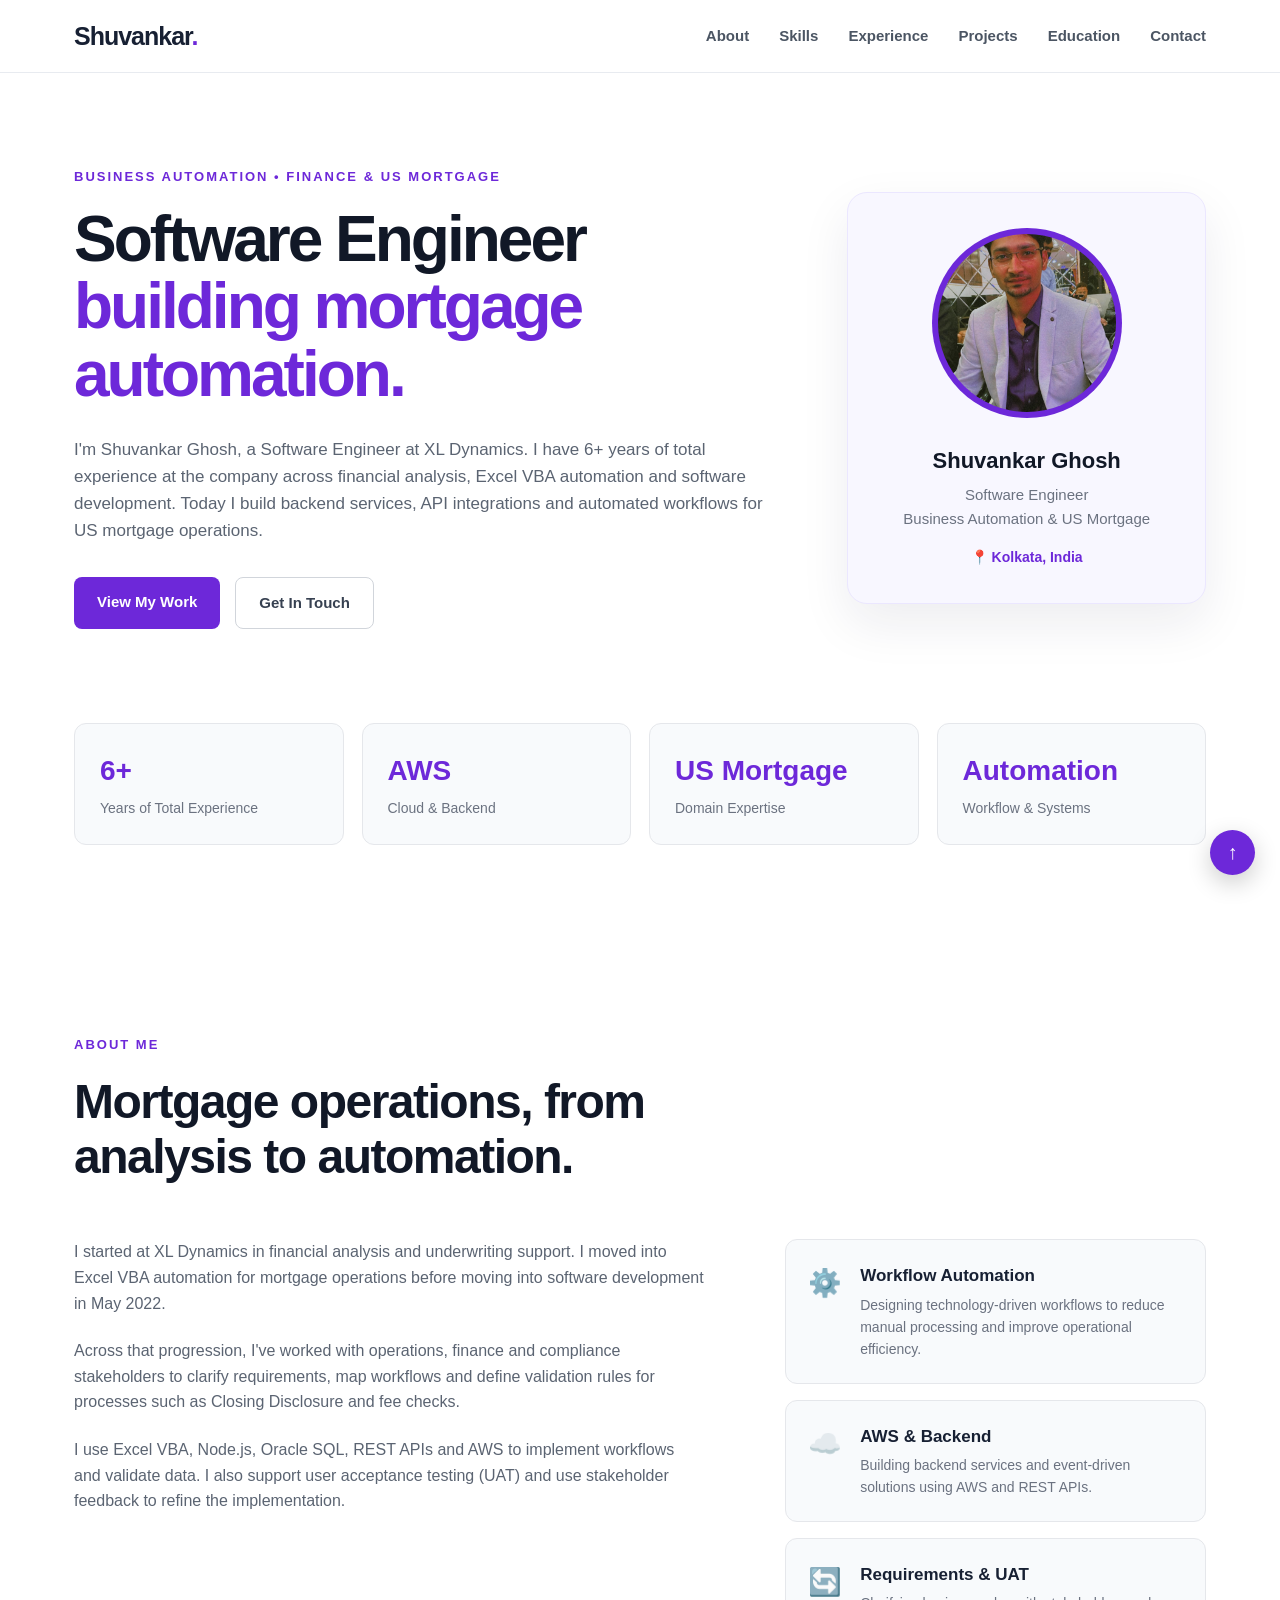
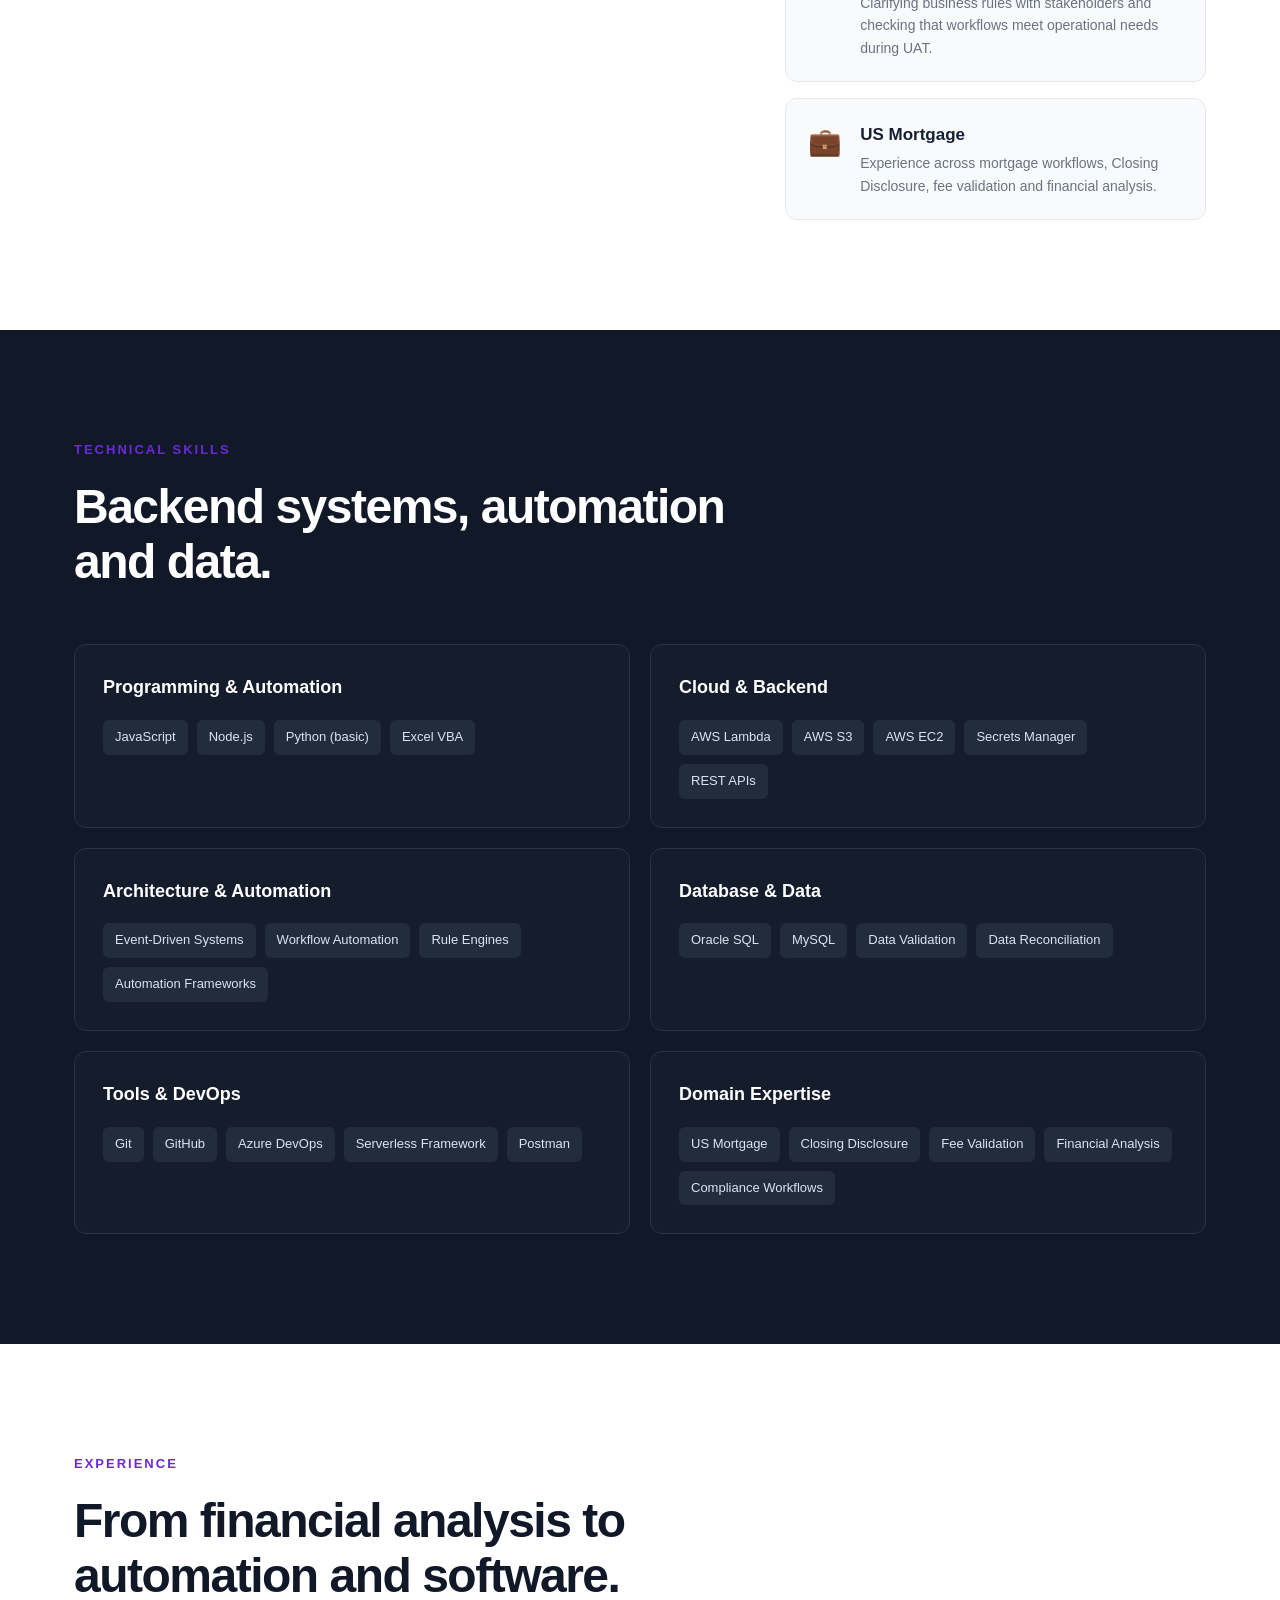
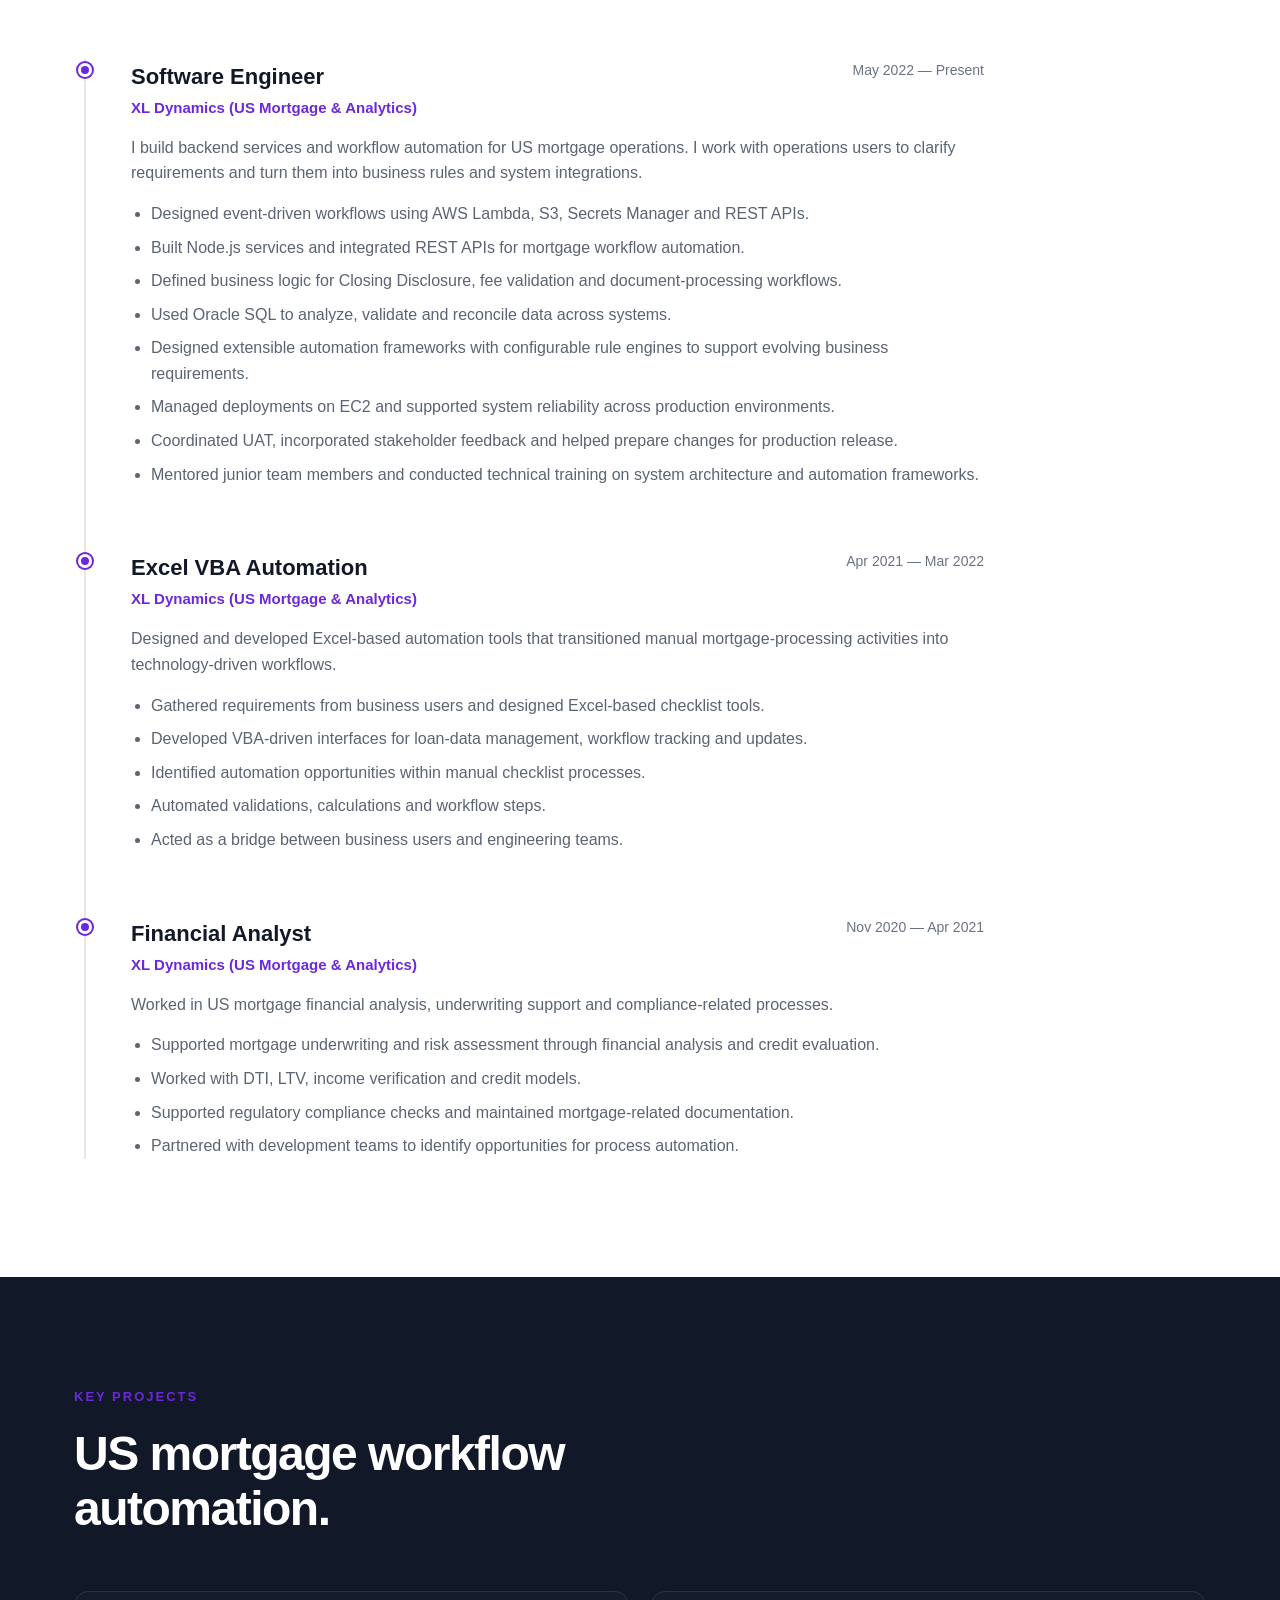
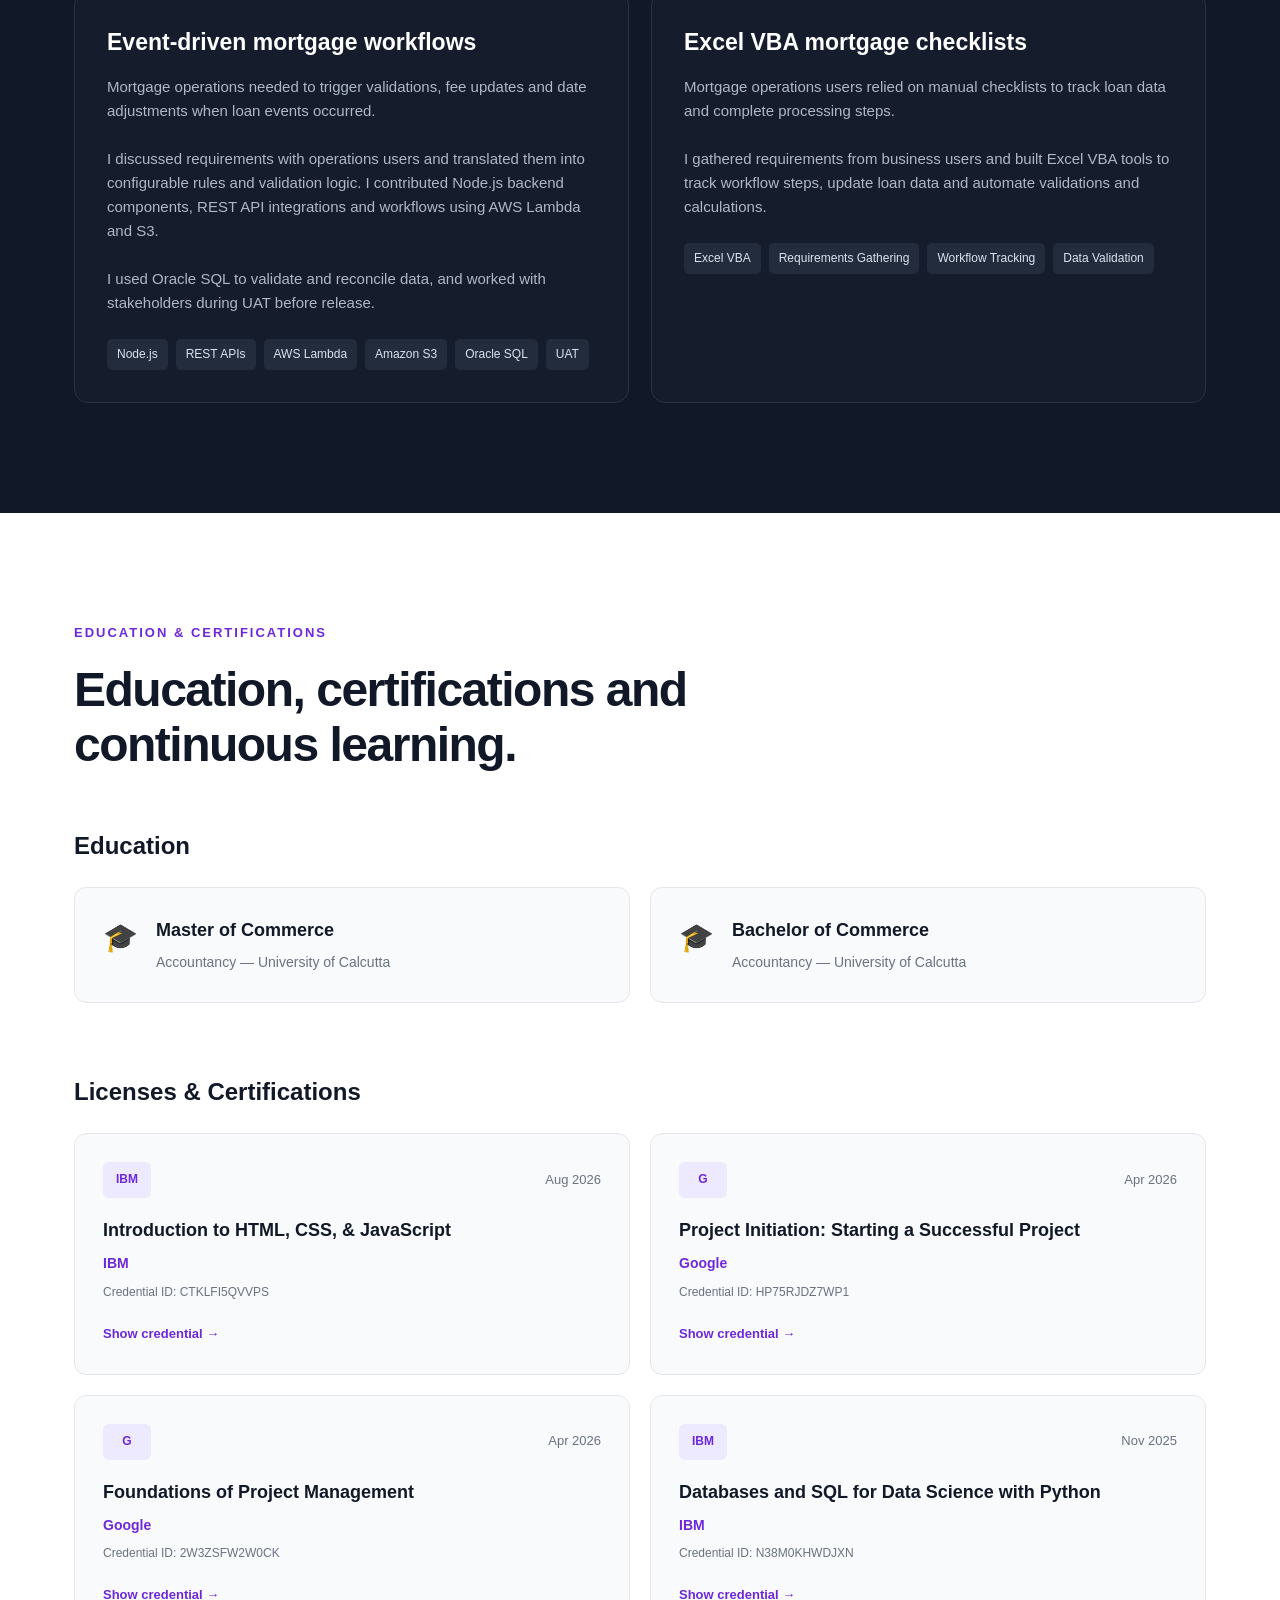
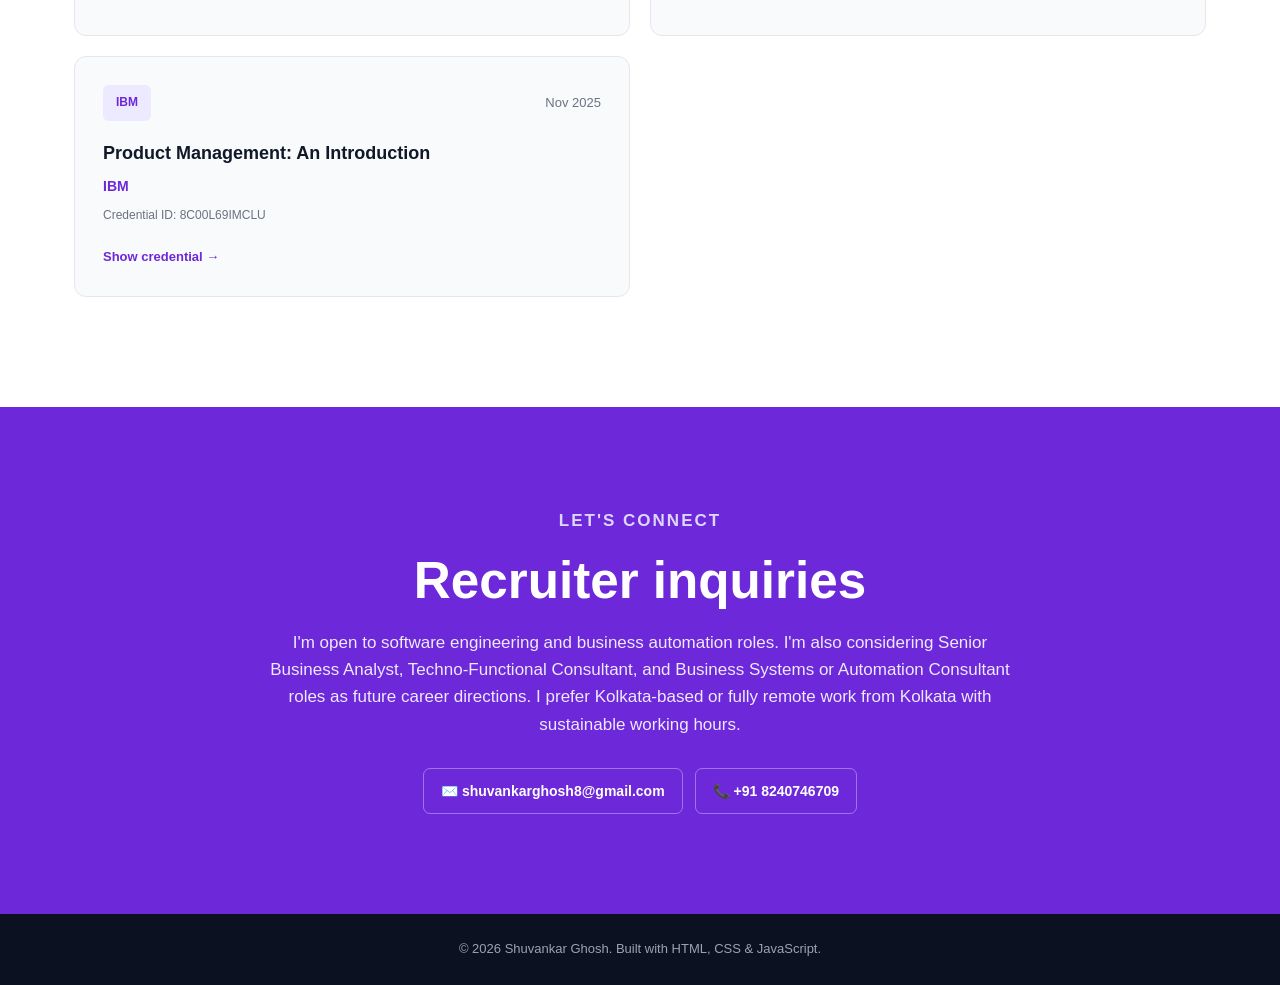
==== commit fcaee1e2: "Update index.html" ====
--- a/index.html
+++ b/index.html
@@ -85,10 +85,11 @@
 
 
         <p class="hero-description">
-          I'm Shuvankar Ghosh, a Software Engineer at XL Dynamics. My six
-          years at the company span financial analysis, Excel VBA automation
-          and software development. Today I build backend services, API
-          integrations and automated workflows for US mortgage operations.
+          I'm Shuvankar Ghosh, a Software Engineer at XL Dynamics. I have
+          6+ years of total experience at the company across financial analysis,
+          Excel VBA automation and software development. Today I build backend
+          services, API integrations and automated workflows for US mortgage
+          operations.
         </p>
 
 
@@ -160,7 +161,7 @@
       <div class="stat-card">
 
         <h3>
-          6
+          6+
         </h3>
 
         <p>
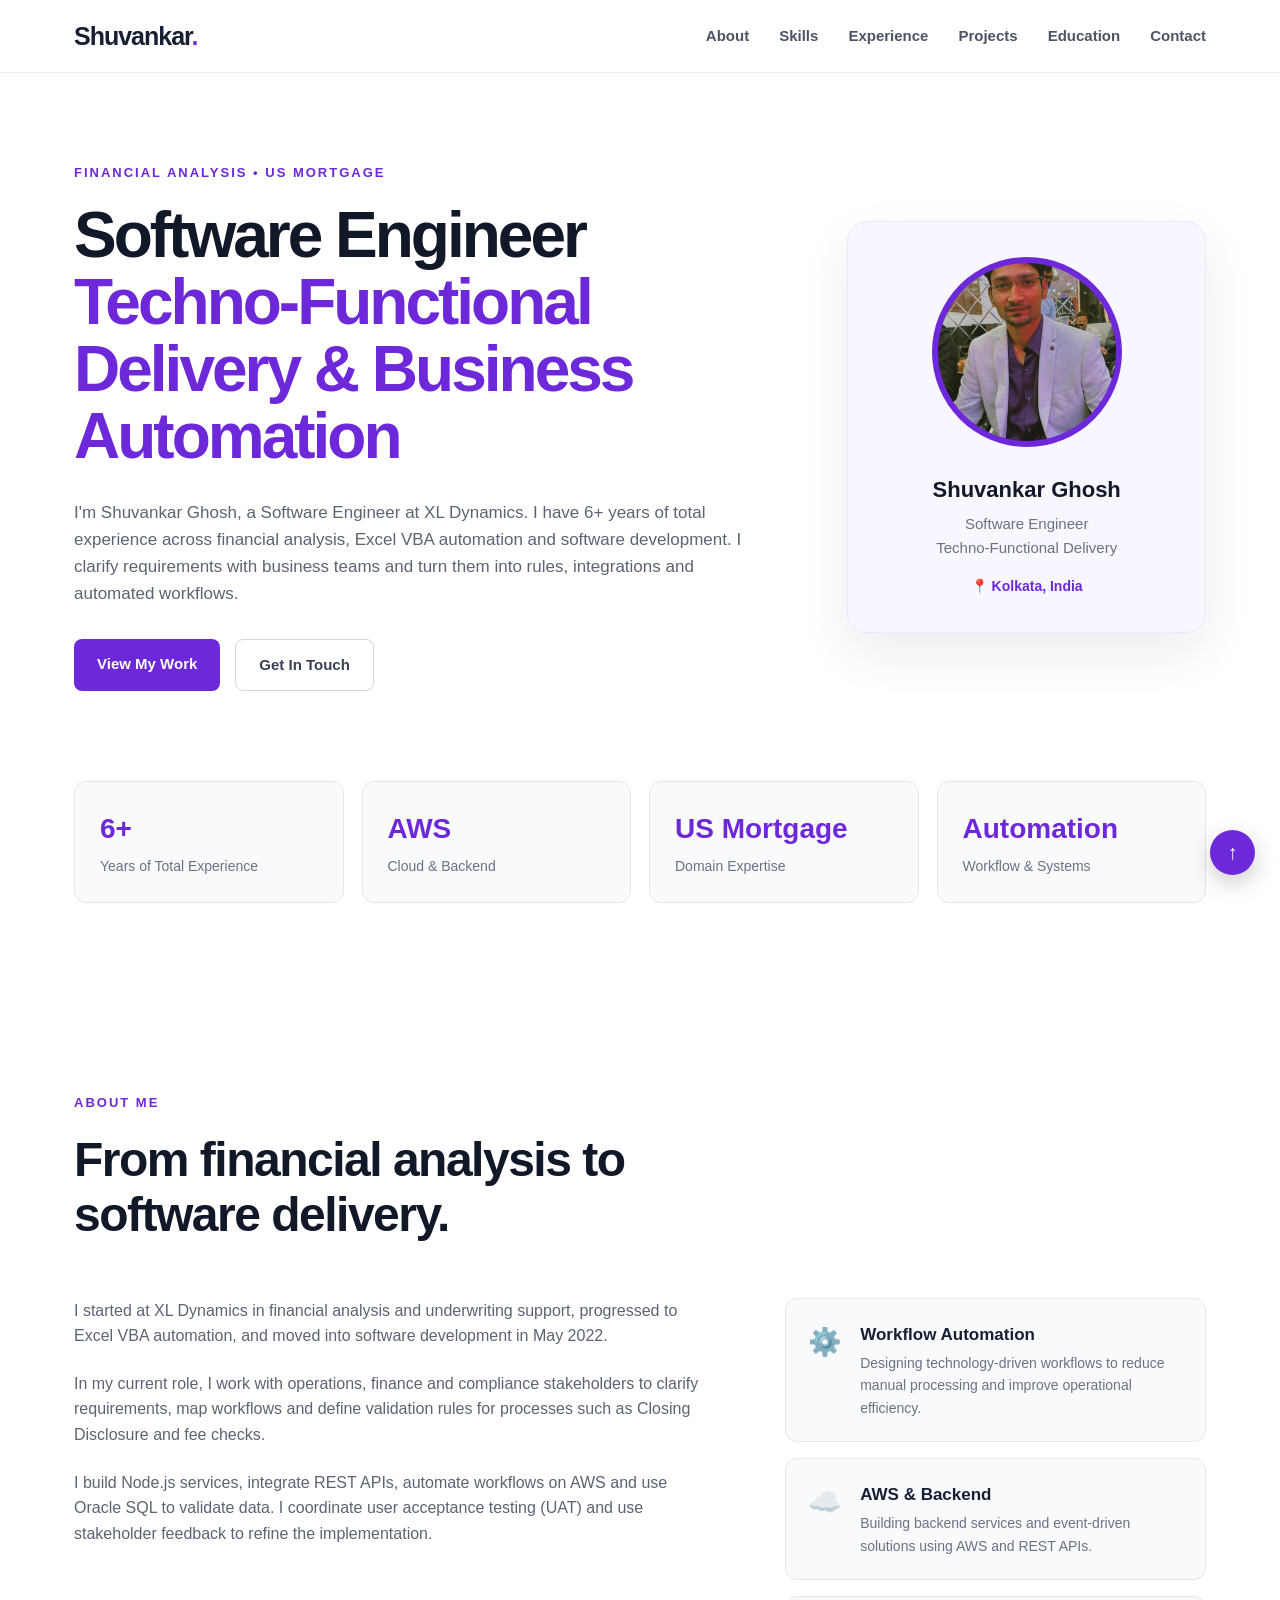
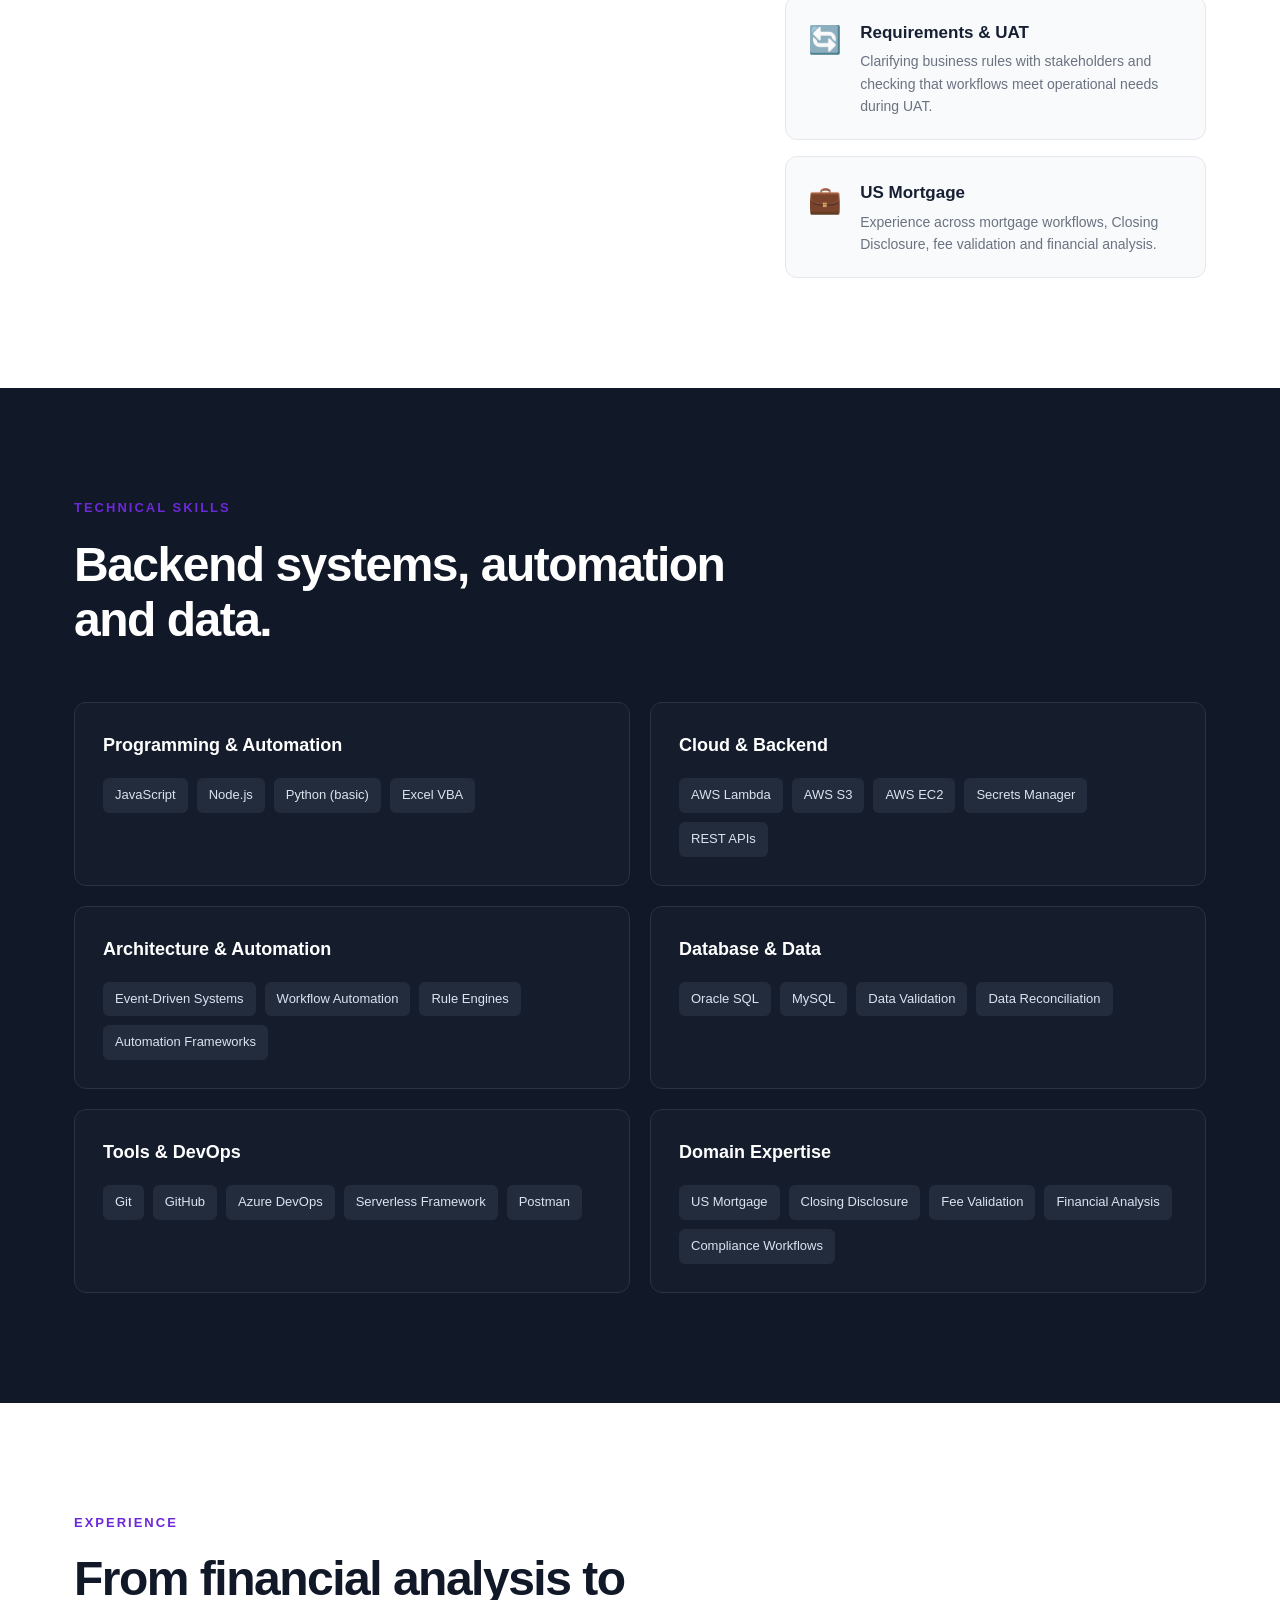
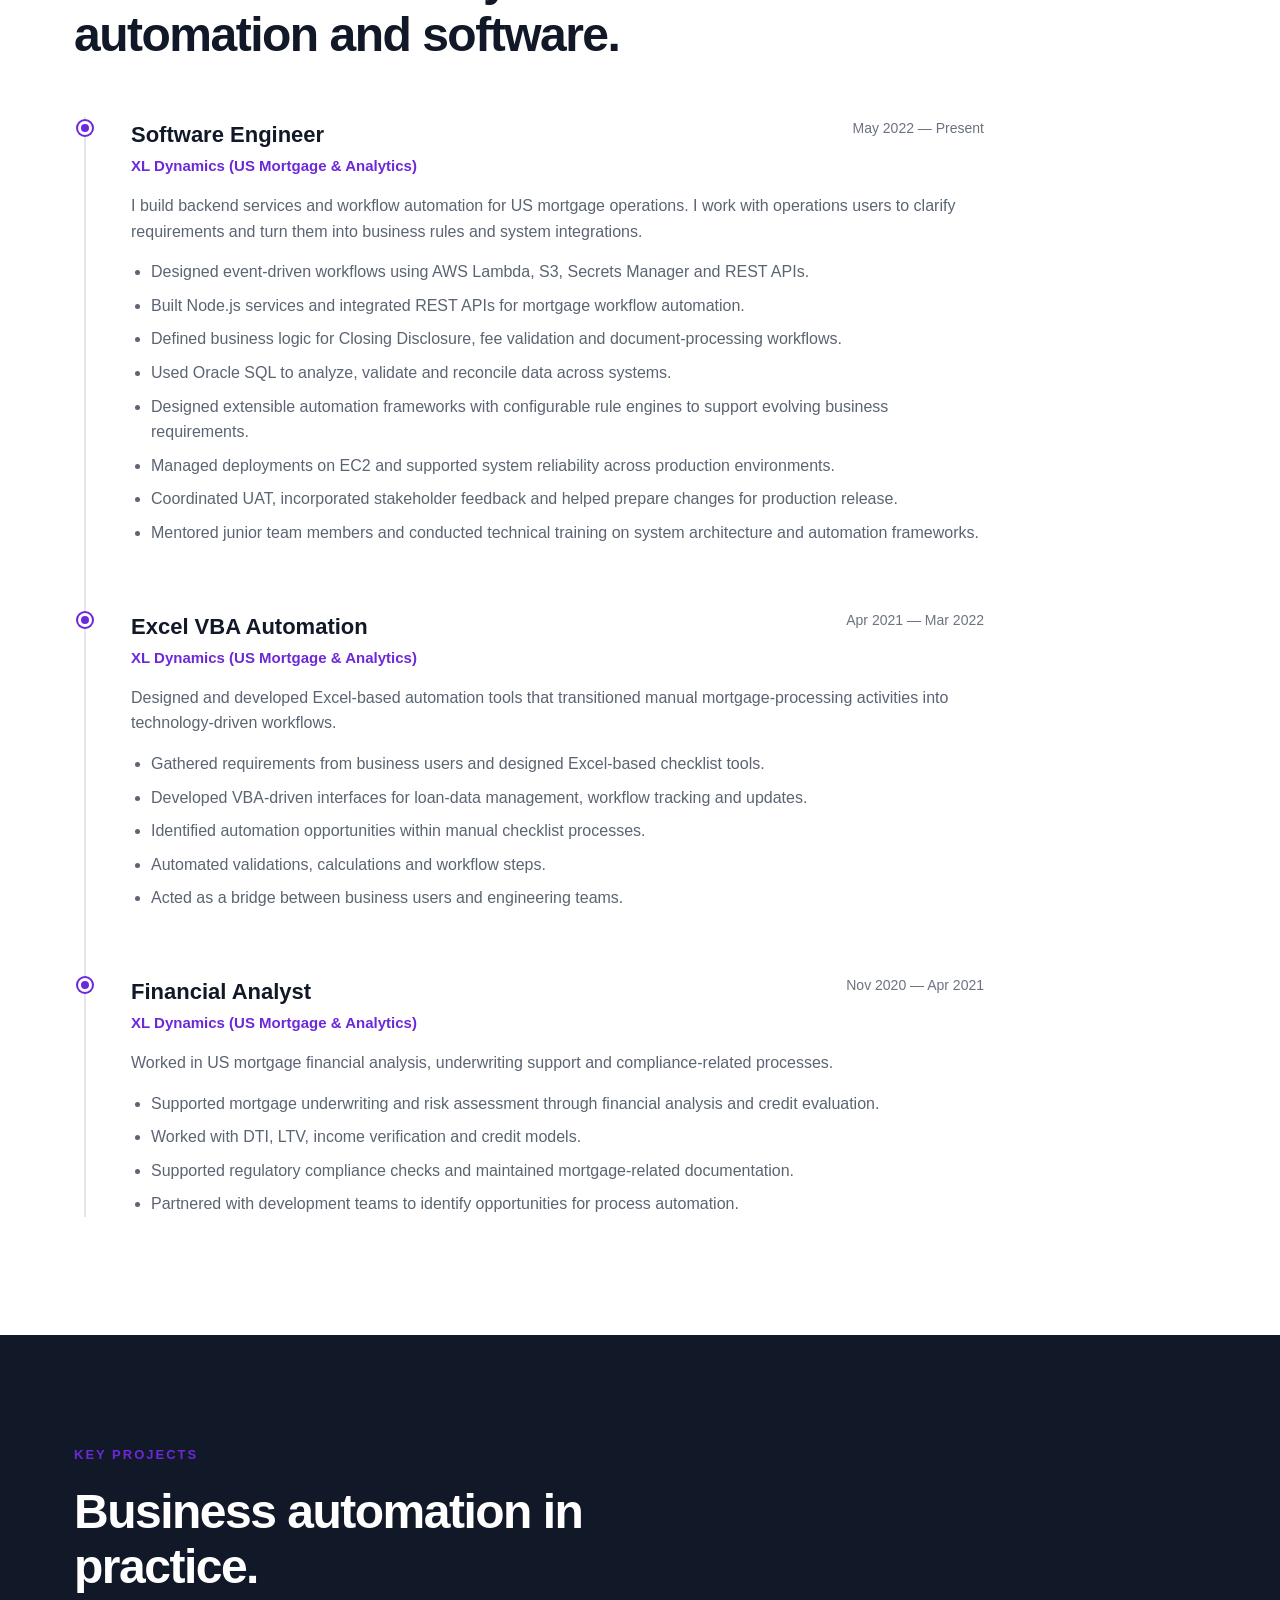
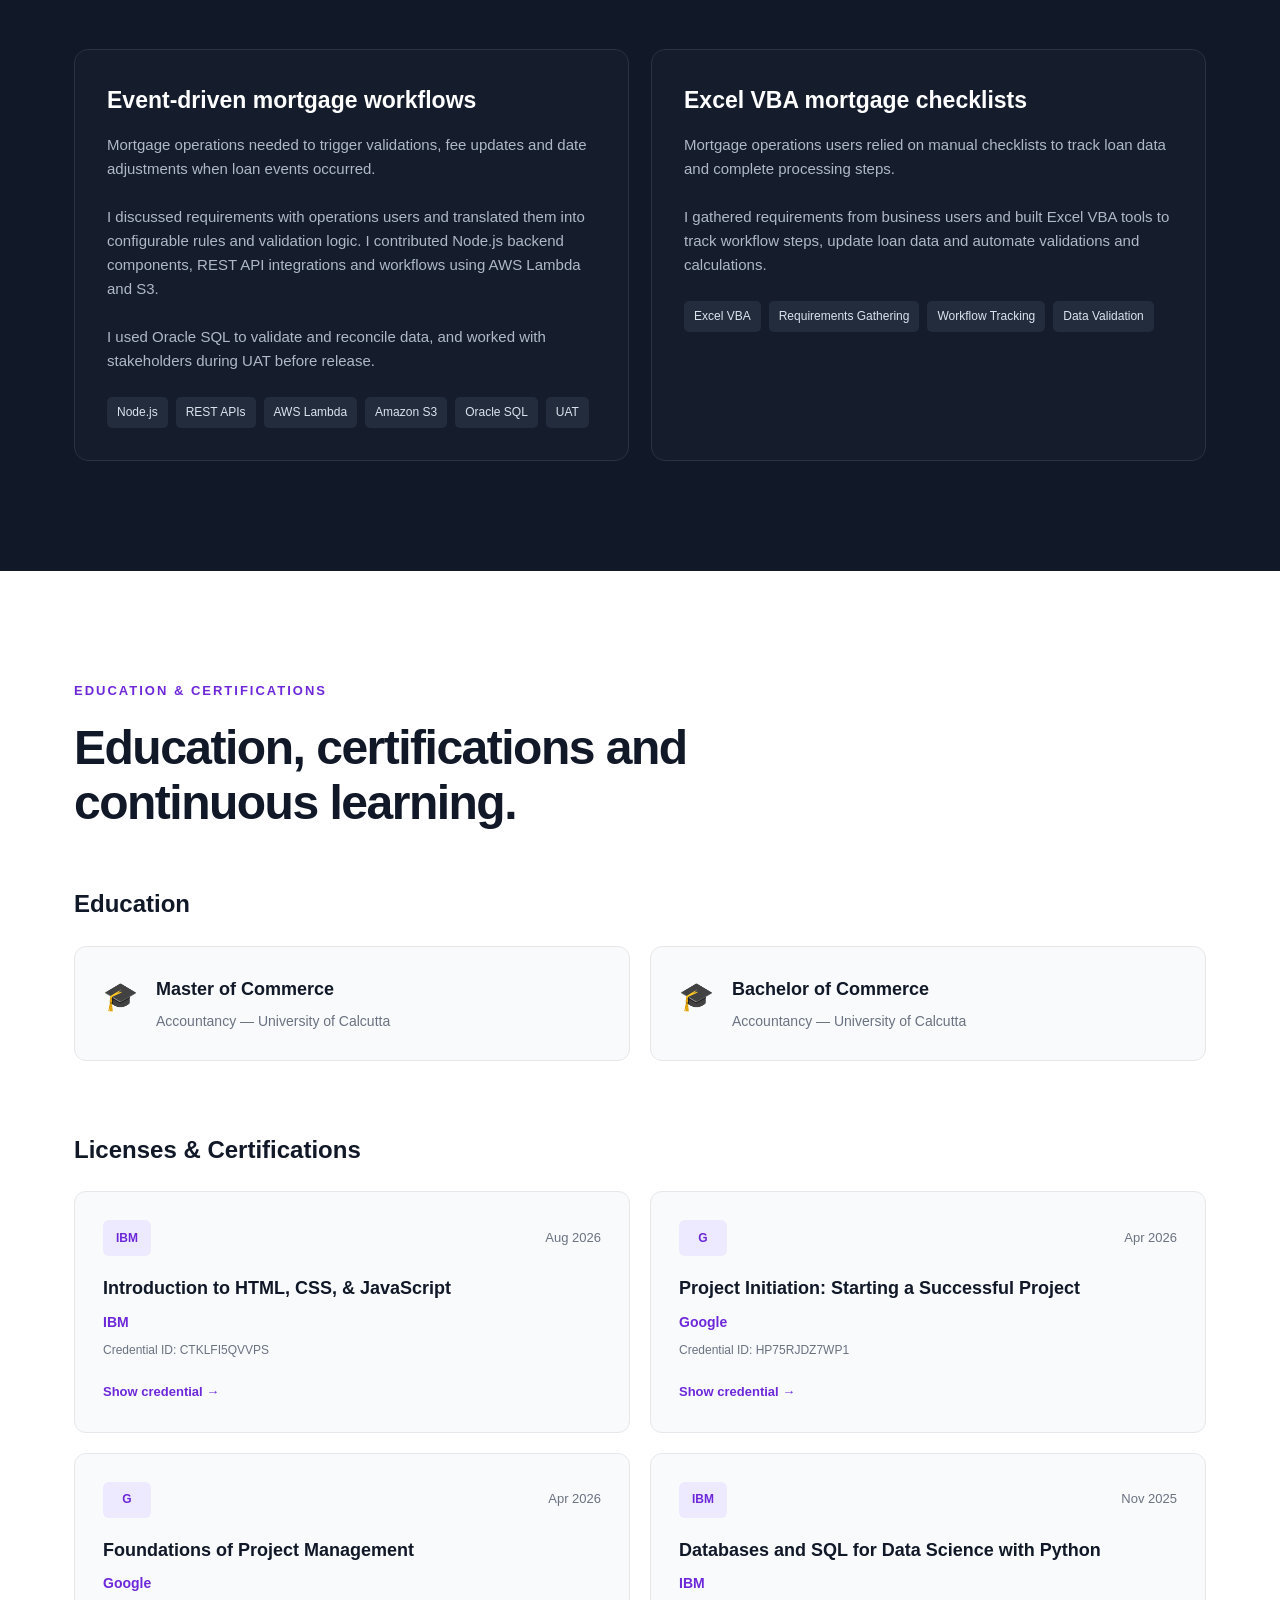
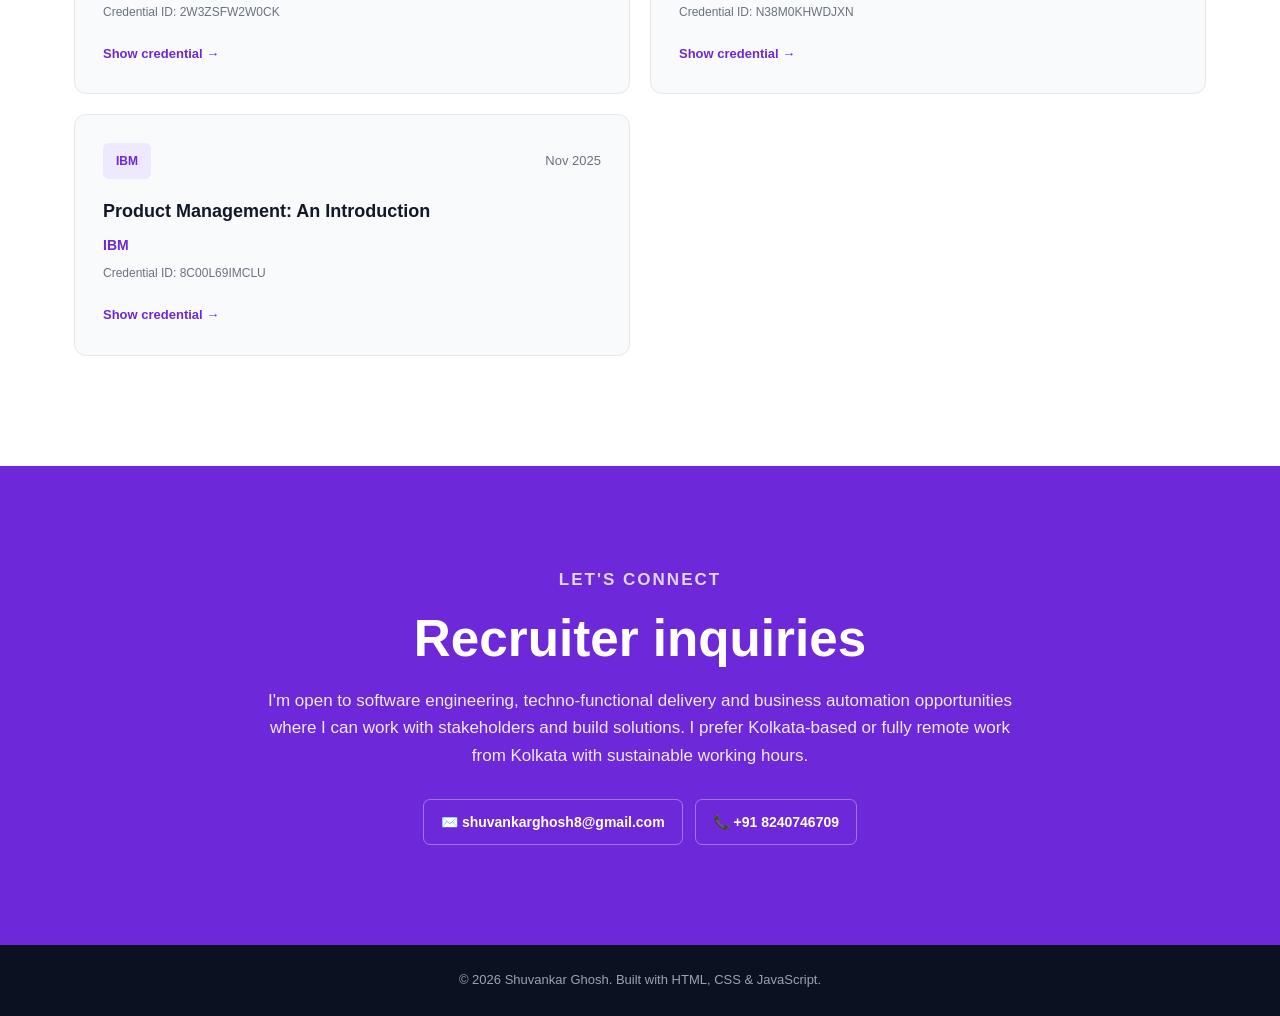
==== commit ce727d23: "Update index.html" ====
--- a/index.html
+++ b/index.html
@@ -11,12 +11,12 @@
   />
 
   <title>
-    Shuvankar Ghosh | Software Engineer | Business Automation &amp; US Mortgage
+    Shuvankar Ghosh | Software Engineer | Techno-Functional Delivery | Business Automation
   </title>
 
   <meta
     name="description"
-    content="Shuvankar Ghosh is a Software Engineer at XL Dynamics building business automation for US mortgage operations, with a background in financial analysis and Excel VBA."
+    content="Shuvankar Ghosh is a Software Engineer who combines business analysis and hands-on development to deliver automation, drawing on financial analysis and US mortgage experience."
   />
 
   <link rel="stylesheet" href="./style.css" />
@@ -72,24 +72,24 @@
       <div class="hero-content">
 
         <p class="eyebrow">
-          BUSINESS AUTOMATION • FINANCE &amp; US MORTGAGE
+          FINANCIAL ANALYSIS • US MORTGAGE
         </p>
 
 
         <h1>
 
           Software Engineer
-          <span>building mortgage automation.</span>
+          <span>Techno-Functional Delivery &amp; Business Automation</span>
 
         </h1>
 
 
         <p class="hero-description">
           I'm Shuvankar Ghosh, a Software Engineer at XL Dynamics. I have
-          6+ years of total experience at the company across financial analysis,
-          Excel VBA automation and software development. Today I build backend
-          services, API integrations and automated workflows for US mortgage
-          operations.
+          6+ years of total experience across financial analysis, Excel VBA
+          automation and software development. I clarify requirements with
+          business teams and turn them into rules, integrations and automated
+          workflows.
         </p>
 
 
@@ -138,7 +138,7 @@
         <p>
           Software Engineer
           <br />
-          Business Automation &amp; US Mortgage
+          Techno-Functional Delivery
         </p>
 
 
@@ -229,7 +229,7 @@
 
 
         <h2>
-          Mortgage operations, from analysis to automation.
+          From financial analysis to software delivery.
         </h2>
 
       </div>
@@ -243,21 +243,22 @@
 
           <p>
             I started at XL Dynamics in financial analysis and underwriting
-            support. I moved into Excel VBA automation for mortgage operations
-            before moving into software development in May 2022.
+            support, progressed to Excel VBA automation, and moved into
+            software development in May 2022.
           </p>
 
           <p>
-            Across that progression, I've worked with operations, finance and
+            In my current role, I work with operations, finance and
             compliance stakeholders to clarify requirements, map workflows and
             define validation rules for processes such as Closing Disclosure
             and fee checks.
           </p>
 
           <p>
-            I use Excel VBA, Node.js, Oracle SQL, REST APIs and AWS to implement
-            workflows and validate data. I also support user acceptance testing
-            (UAT) and use stakeholder feedback to refine the implementation.
+            I build Node.js services, integrate REST APIs, automate workflows
+            on AWS and use Oracle SQL to validate data. I coordinate user
+            acceptance testing (UAT) and use stakeholder feedback to refine
+            the implementation.
           </p>
 
         </div>
@@ -911,7 +912,7 @@
 
 
         <h2>
-          US mortgage workflow automation.
+          Business automation in practice.
         </h2>
 
       </div>
@@ -1288,11 +1289,10 @@
 
         <p>
 
-          I'm open to software engineering and business automation roles.
-          I'm also considering Senior Business Analyst, Techno-Functional
-          Consultant, and Business Systems or Automation Consultant roles as
-          future career directions. I prefer Kolkata-based or fully remote
-          work from Kolkata with sustainable working hours.
+          I'm open to software engineering, techno-functional delivery
+          and business automation opportunities where I can work with
+          stakeholders and build solutions. I prefer Kolkata-based or
+          fully remote work from Kolkata with sustainable working hours.
 
         </p>
 
